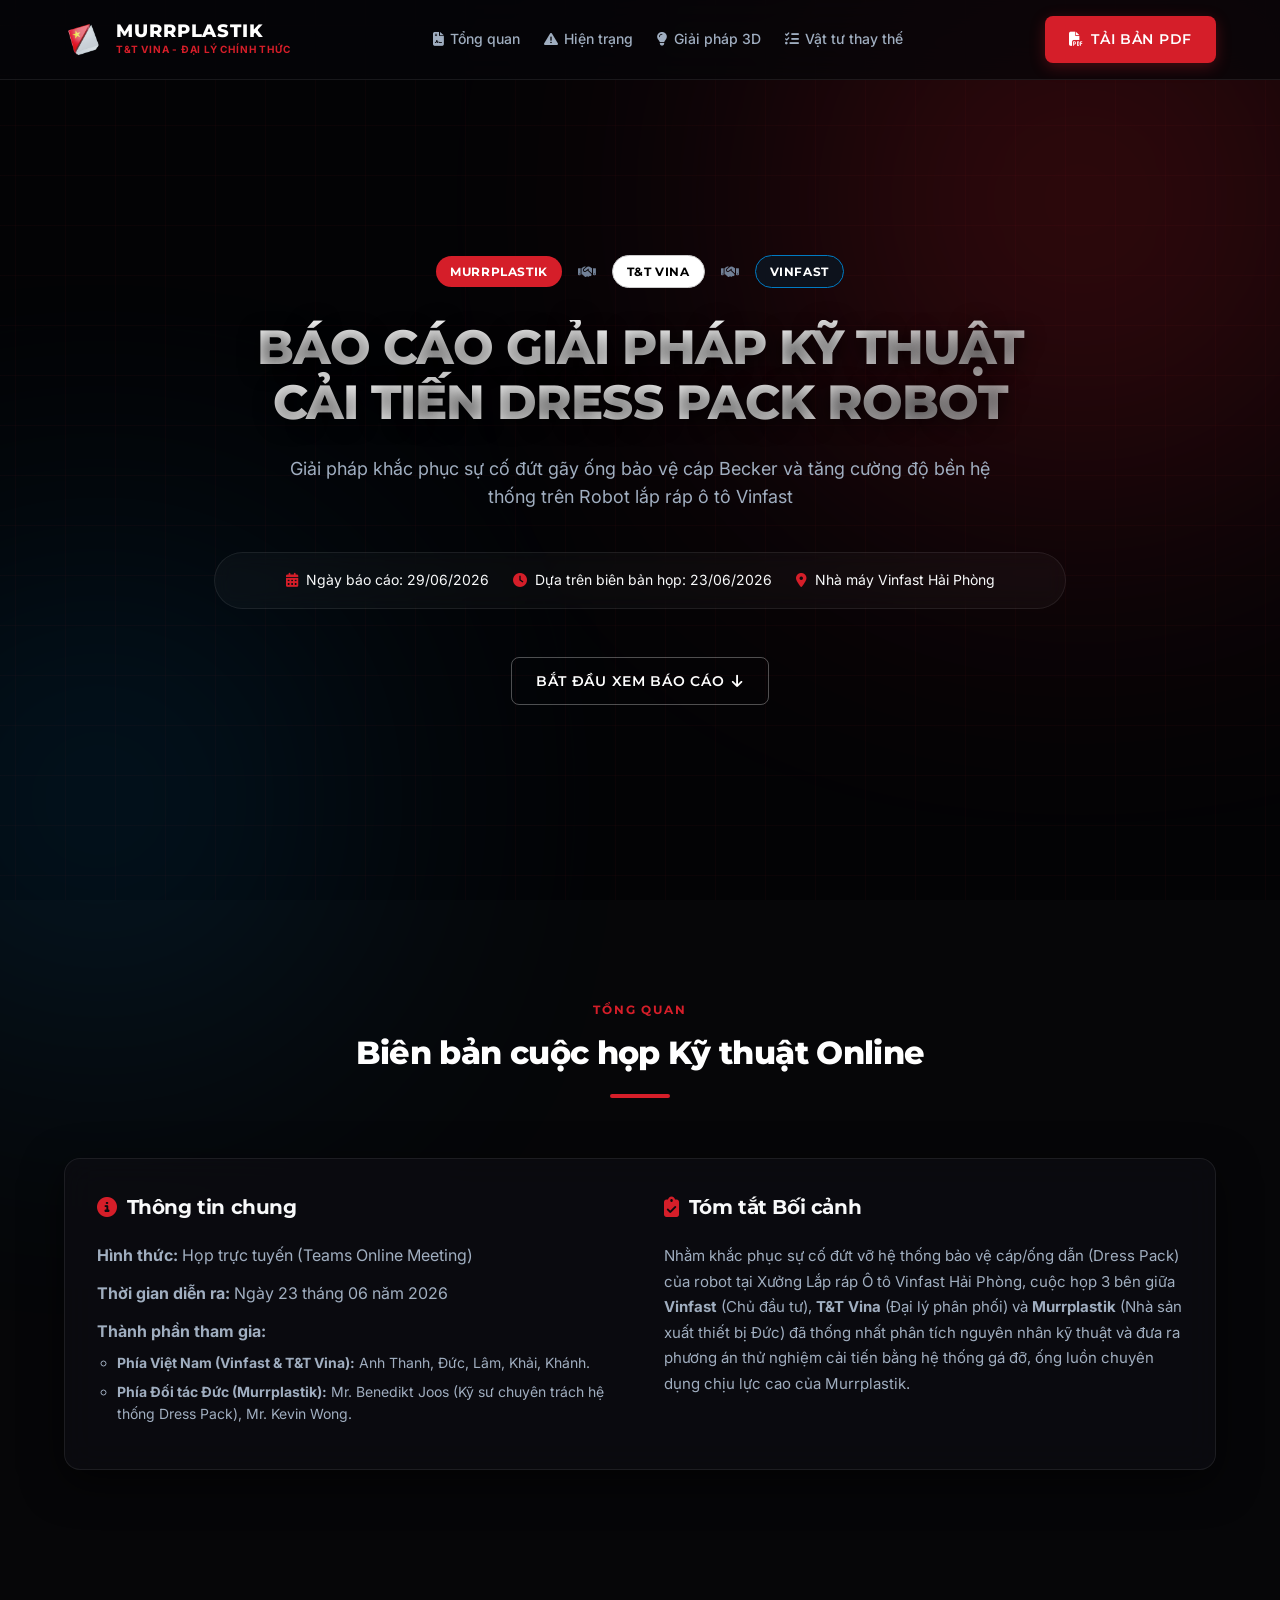
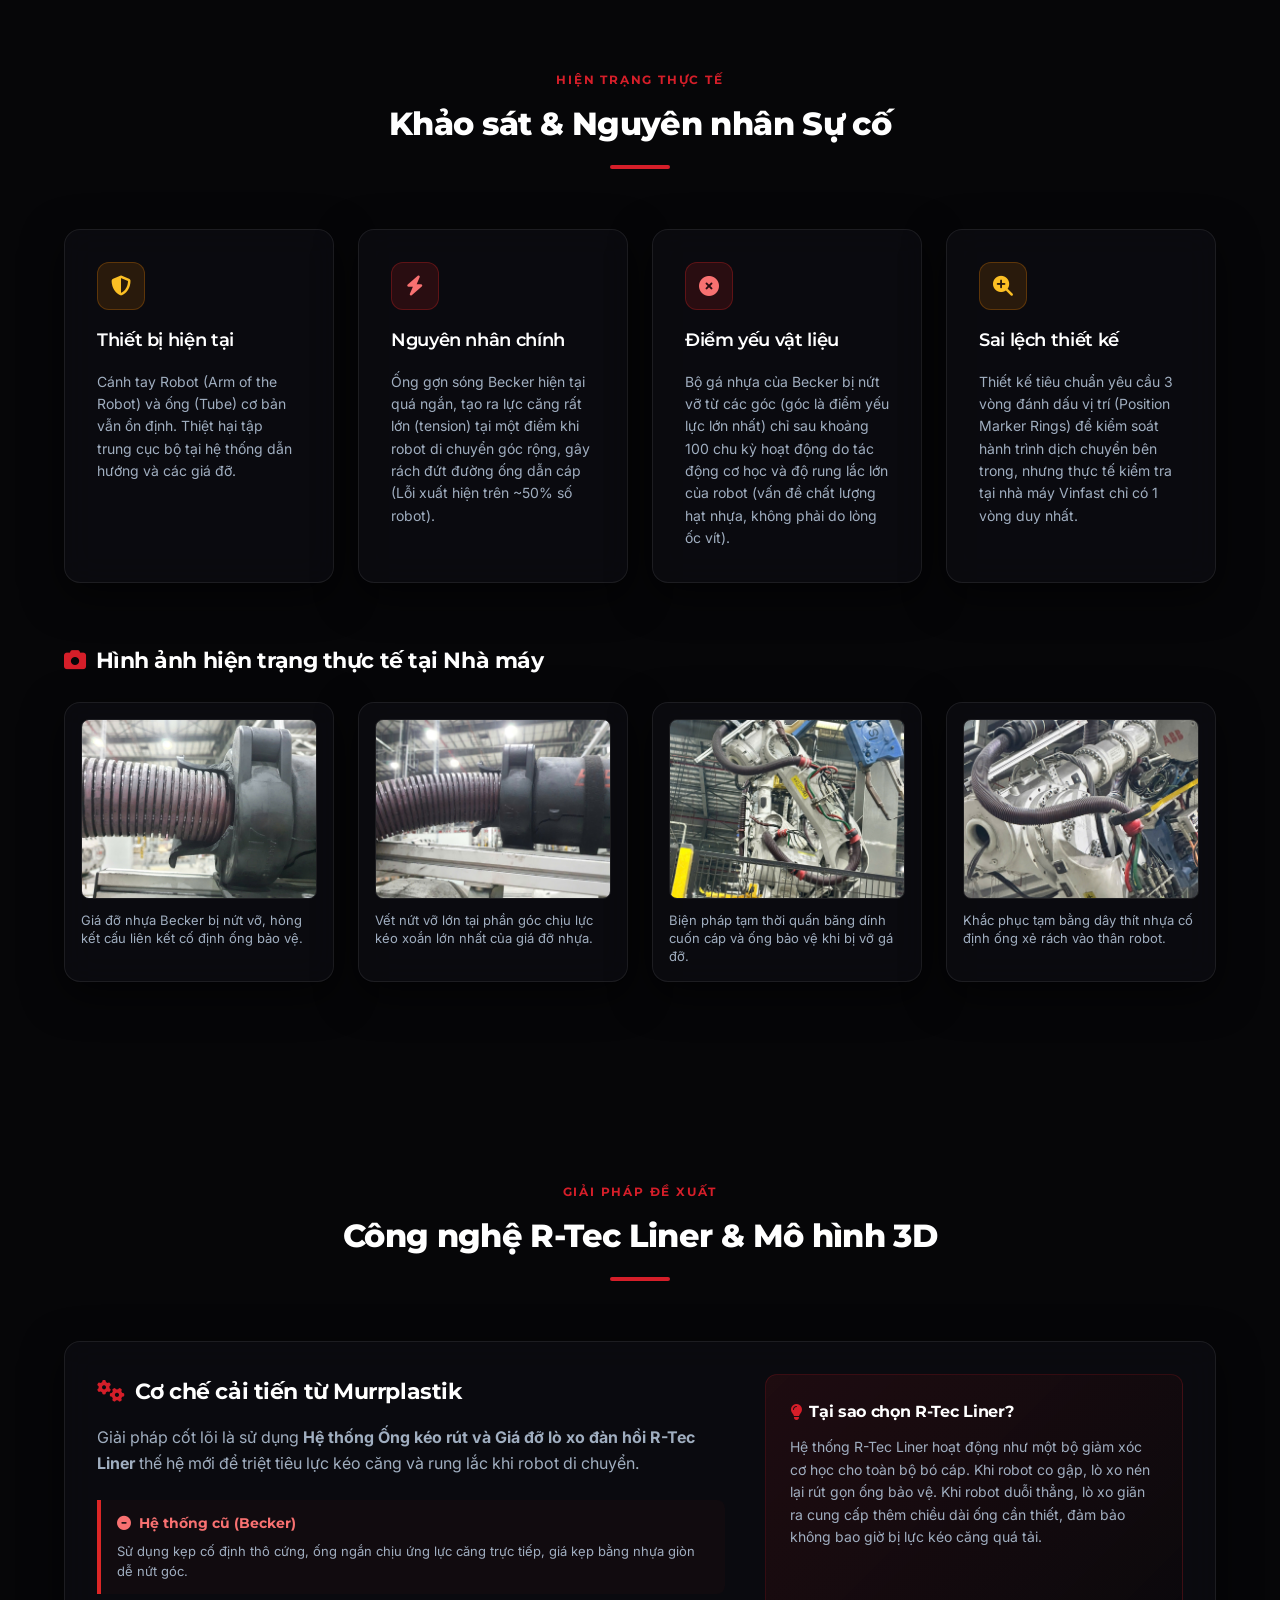
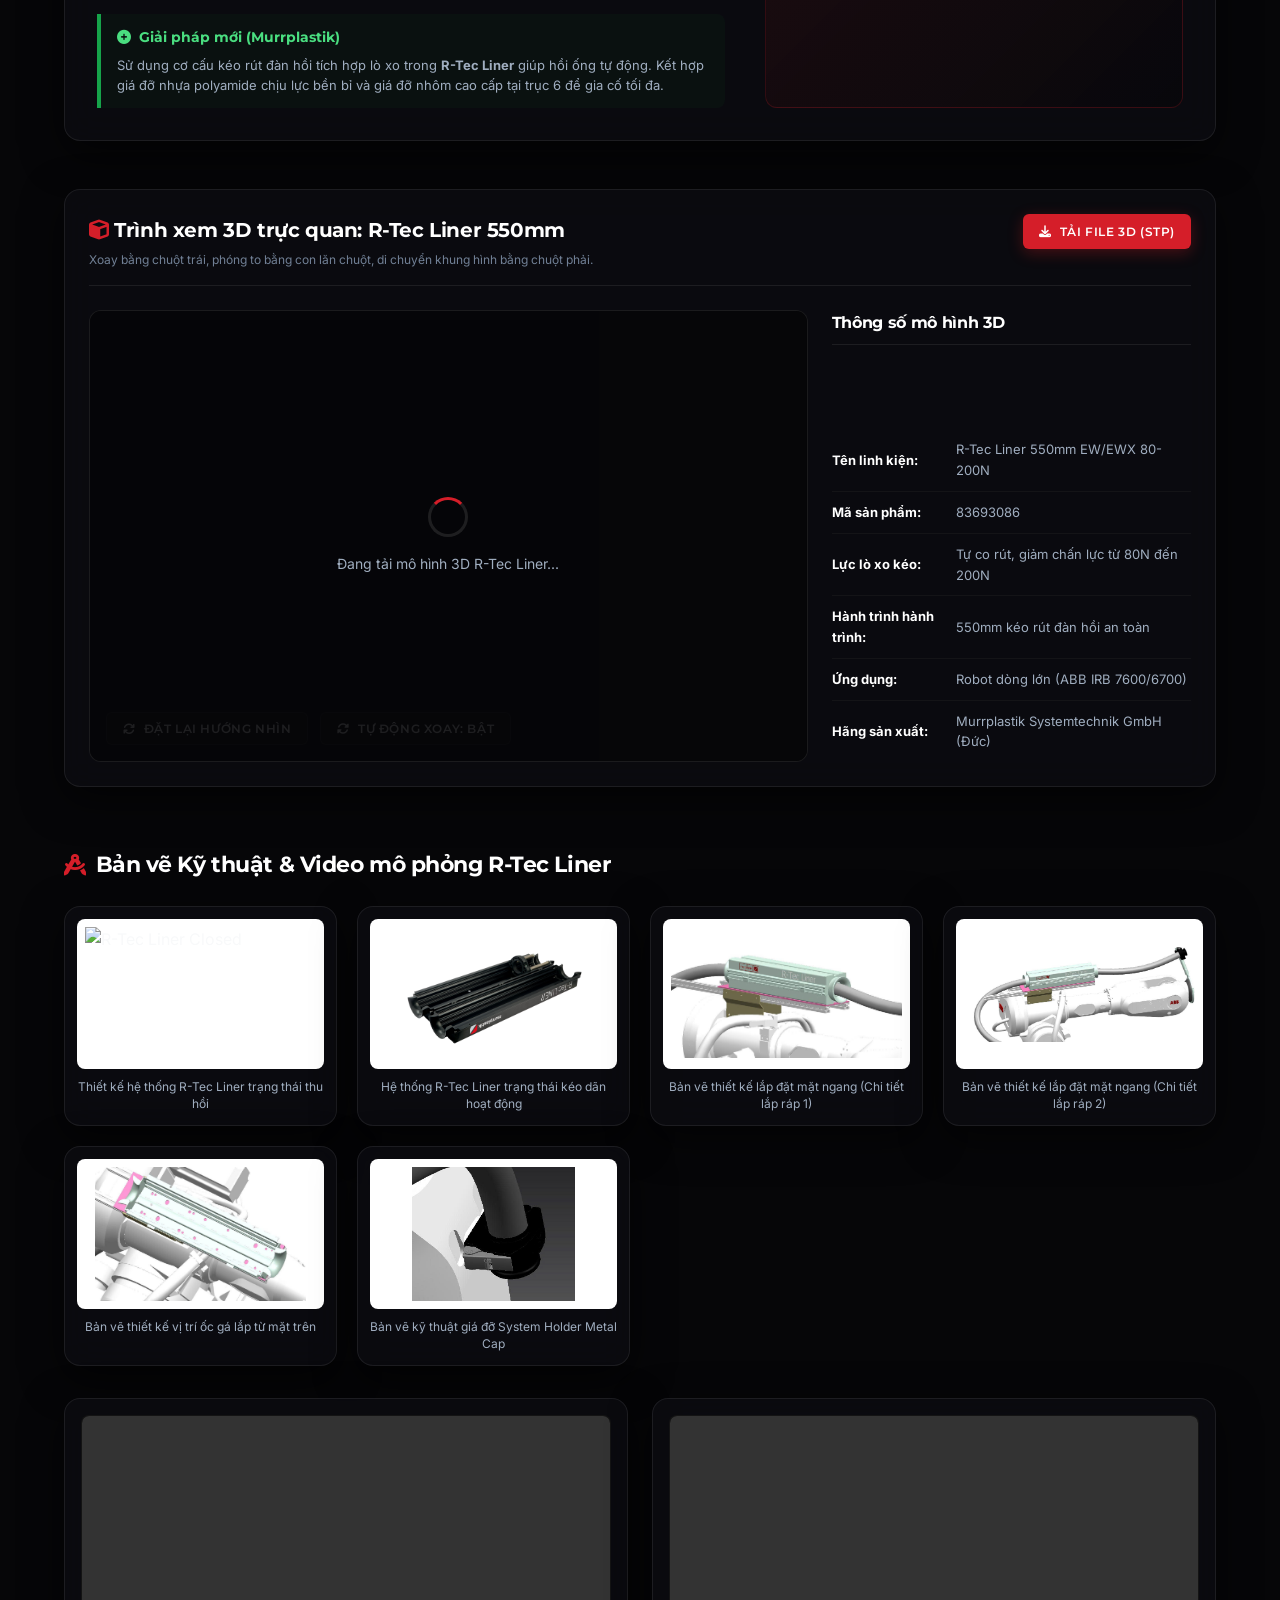
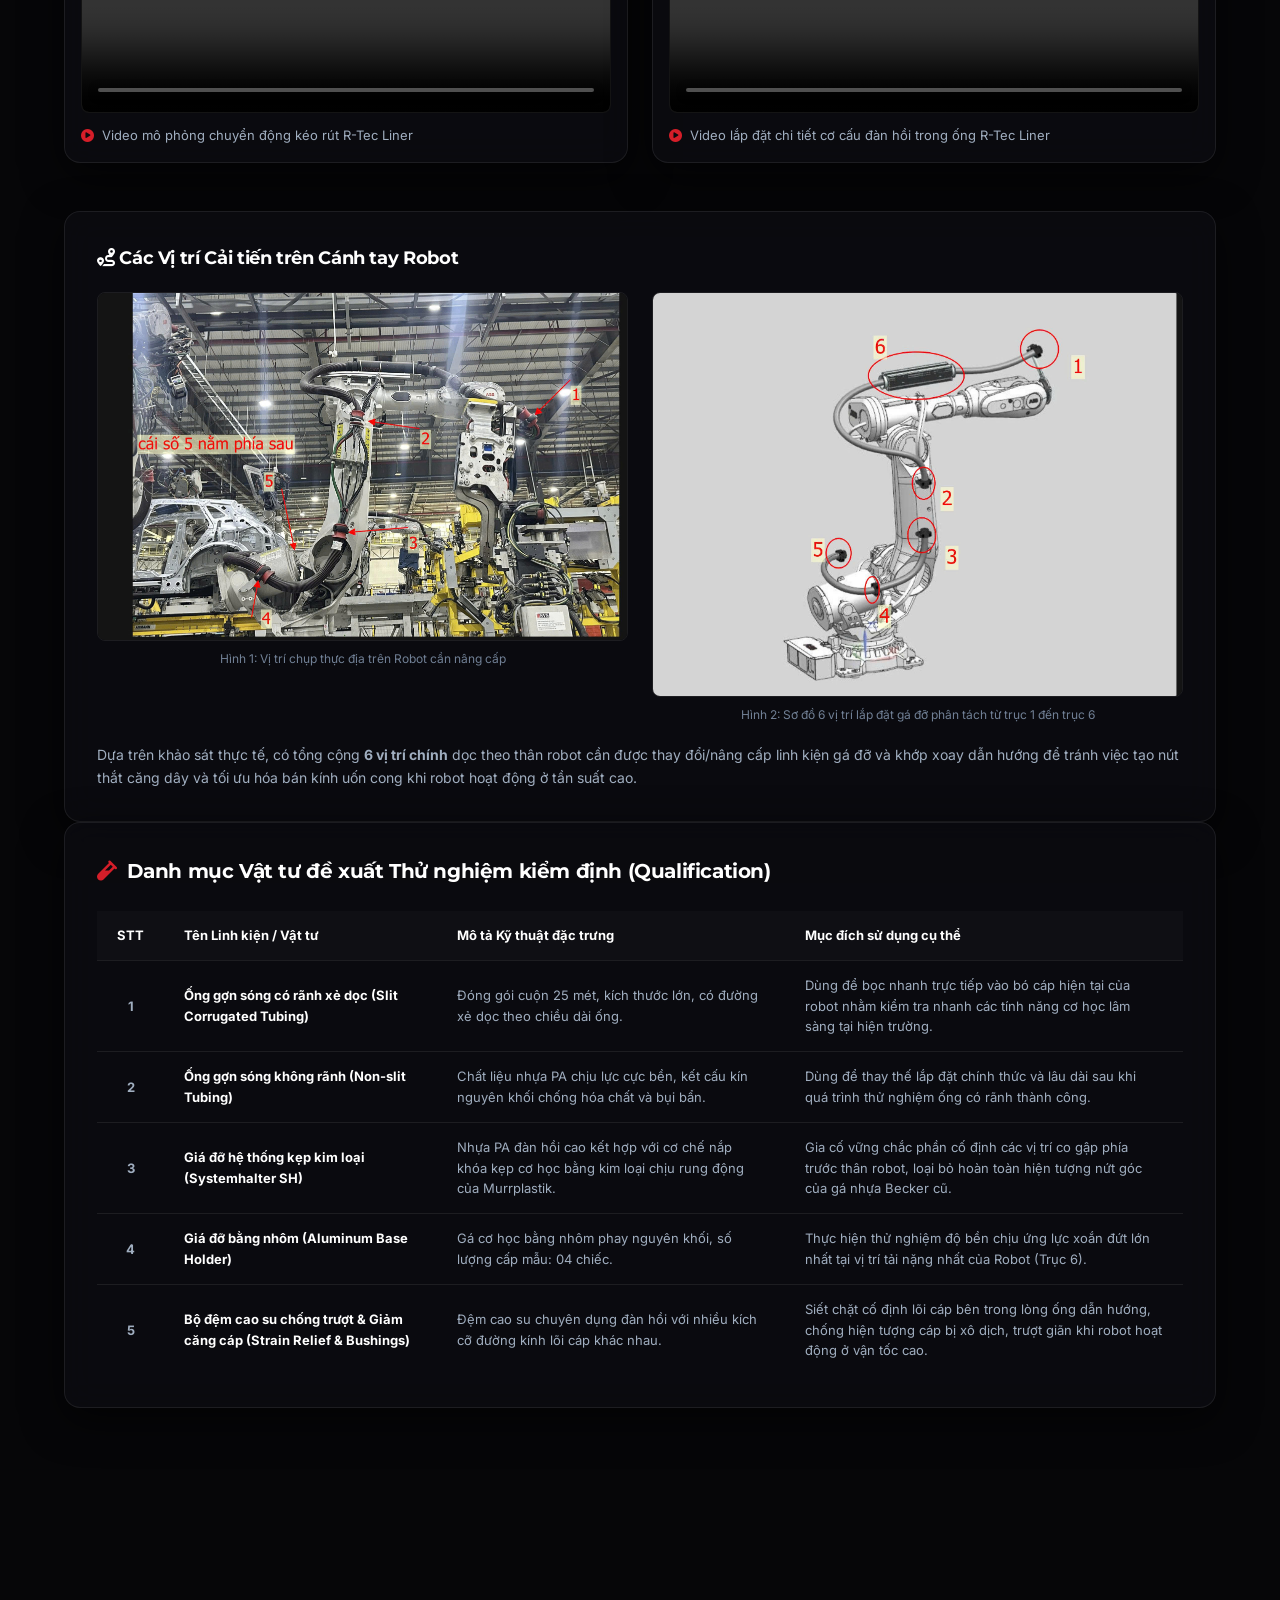
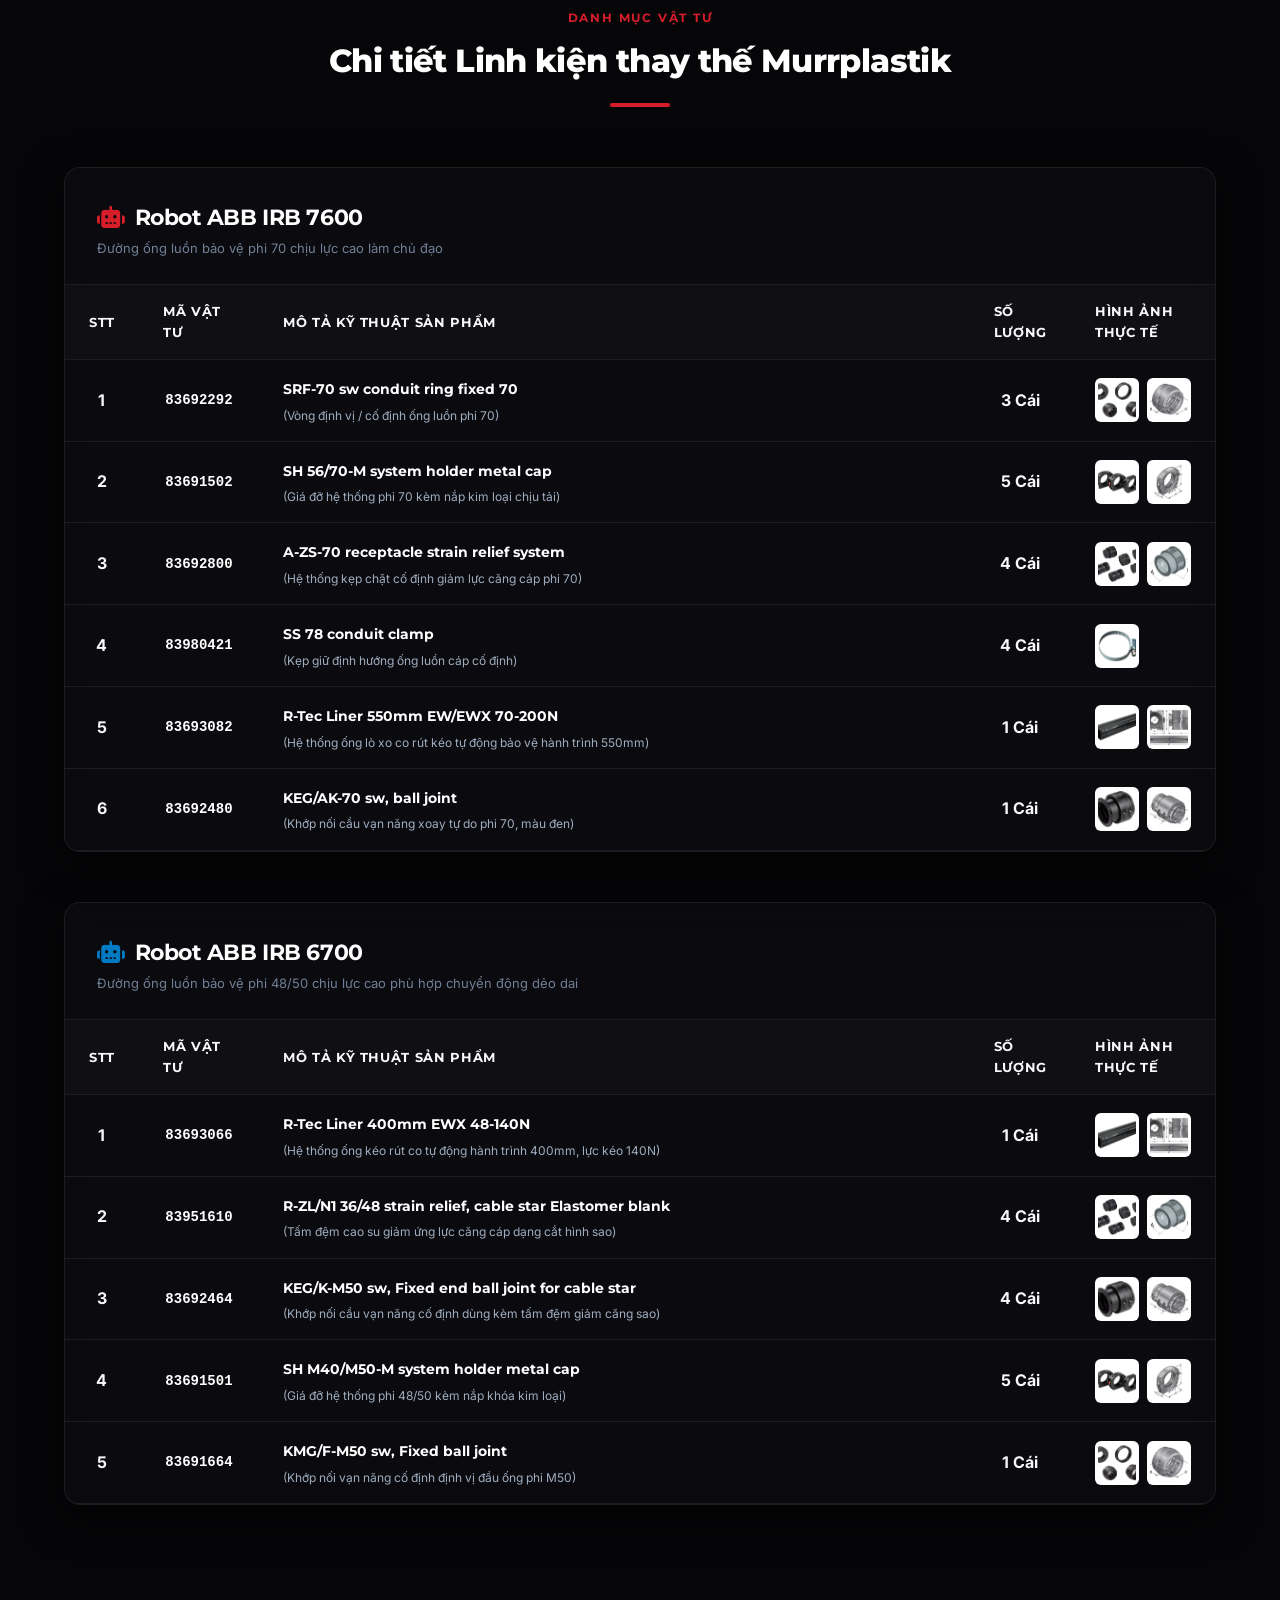
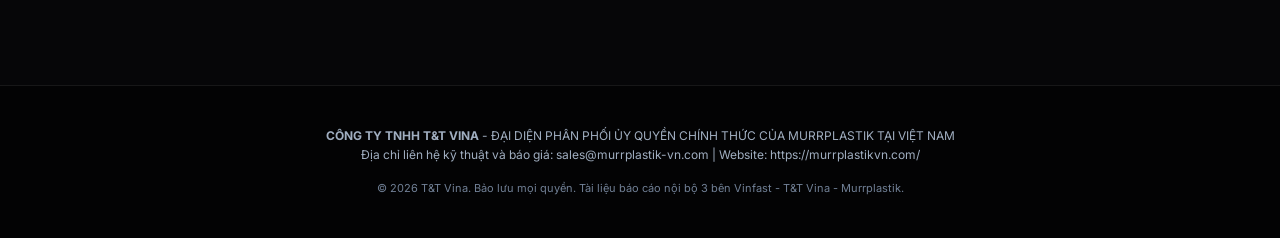
==== index.html @ f38f750c "Move web source files to repository root for GitHub Pages compatibility" ====
<!DOCTYPE html>
<html lang="vi">
<head>
    <meta charset="UTF-8">
    <meta name="viewport" content="width=device-width, initial-scale=1.0">
    <title>Báo cáo Giải pháp Cải tiến Dress Pack Robot Vinfast - T&T Vina & Murrplastik</title>
    <link rel="icon" type="image/png" href="./Murrplastik_VietNam_Flag_202606130918_no_bg.png">
    
    <!-- Google Fonts -->
    <link rel="preconnect" href="https://fonts.googleapis.com">
    <link rel="preconnect" href="https://fonts.gstatic.com" crossorigin>
    <link href="https://fonts.googleapis.com/css2?family=Inter:wght@300;400;500;600;700&family=Montserrat:wght@400;500;600;700;800&display=swap" rel="stylesheet">
    
    <!-- FontAwesome Icons -->
    <link rel="stylesheet" href="https://cdnjs.cloudflare.com/ajax/libs/font-awesome/6.4.0/css/all.min.css">
    
    <!-- Custom CSS -->
    <link rel="stylesheet" href="style.css">
</head>
<body>

    <!-- Sticky Header / Navigation -->
    <header class="main-header">
        <div class="header-container">
            <div class="brand-logo">
                <img src="./Murrplastik_VietNam_Flag_202606130918_no_bg.png" alt="Murrplastik Logo" class="logo-img">
                <div class="brand-text">
                    <span class="company-name">MURRPLASTIK</span>
                    <span class="distributor">T&T VINA - ĐẠI LÝ CHÍNH THỨC</span>
                </div>
            </div>
            <nav class="nav-menu">
                <a href="#overview" class="nav-link"><i class="fa-solid fa-file-contract"></i> Tổng quan</a>
                <a href="#issues" class="nav-link"><i class="fa-solid fa-triangle-exclamation"></i> Hiện trạng</a>
                <a href="#solution" class="nav-link"><i class="fa-solid fa-lightbulb"></i> Giải pháp 3D</a>
                <a href="#materials" class="nav-link"><i class="fa-solid fa-list-check"></i> Vật tư thay thế</a>
                
            </nav>
            <div class="header-actions">
                <a href="./Bao_cao_giai_phap_Vinfast_Murrplastik.pdf" target="_blank" download class="btn btn-primary" style="text-decoration: none; display: inline-flex; align-items: center; gap: 8px;"><i class="fa-solid fa-file-pdf"></i> TẢI BẢN PDF</a>
            </div>
        </div>
    </header>

    <!-- Hero Section -->
    <section class="hero-section" id="hero">
        <div class="grid-overlay"></div>
        <div class="ambient-glow glow-red"></div>
        <div class="ambient-glow glow-blue"></div>
        
        <div class="hero-container">
            <div class="cooperation-badges">
                <span class="badge badge-murr">MURRPLASTIK</span>
                <i class="fa-solid fa-handshake"></i>
                <span class="badge badge-tt">T&T VINA</span>
                <i class="fa-solid fa-handshake"></i>
                <span class="badge badge-vf">VINFAST</span>
            </div>
            
            <h1 class="hero-title">BÁO CÁO GIẢI PHÁP KỸ THUẬT CẢI TIẾN DRESS PACK ROBOT</h1>
            <p class="hero-subtitle">Giải pháp khắc phục sự cố đứt gãy ống bảo vệ cáp Becker và tăng cường độ bền hệ thống trên Robot lắp ráp ô tô Vinfast</p>
            
            <div class="hero-meta">
                <div class="meta-item">
                    <i class="fa-solid fa-calendar-days"></i>
                    <span>Ngày báo cáo: 29/06/2026</span>
                </div>
                <div class="meta-item">
                    <i class="fa-solid fa-clock"></i>
                    <span>Dựa trên biên bản họp: 23/06/2026</span>
                </div>
                <div class="meta-item">
                    <i class="fa-solid fa-location-dot"></i>
                    <span>Nhà máy Vinfast Hải Phòng</span>
                </div>
            </div>
            
            <div class="hero-actions">
                <a href="#overview" class="btn btn-outline-white">Bắt đầu xem báo cáo <i class="fa-solid fa-arrow-down"></i></a>
            </div>
        </div>
    </section>

    <!-- Section 1: Overview & Meeting Minutes -->
    <section class="content-section" id="overview">
        <div class="section-container">
            <div class="section-header">
                <span class="section-tag">TỔNG QUAN</span>
                <h2 class="section-title">Biên bản cuộc họp Kỹ thuật Online</h2>
                <div class="header-line"></div>
            </div>
            
            <div class="glass-card overview-grid">
                <div class="info-block">
                    <h3><i class="fa-solid fa-circle-info"></i> Thông tin chung</h3>
                    <ul class="info-list">
                        <li><strong>Hình thức:</strong> Họp trực tuyến (Teams Online Meeting)</li>
                        <li><strong>Thời gian diễn ra:</strong> Ngày 23 tháng 06 năm 2026</li>
                        <li><strong>Thành phần tham gia:</strong>
                            <ul>
                                <li><strong>Phía Việt Nam (Vinfast & T&T Vina):</strong> Anh Thanh, Đức, Lâm, Khải, Khánh.</li>
                                <li><strong>Phía Đối tác Đức (Murrplastik):</strong> Mr. Benedikt Joos (Kỹ sư chuyên trách hệ thống Dress Pack), Mr. Kevin Wong.</li>
                            </ul>
                        </li>
                    </ul>
                </div>
                
                <div class="summary-block">
                    <h3><i class="fa-solid fa-clipboard-check"></i> Tóm tắt Bối cảnh</h3>
                    <p>Nhằm khắc phục sự cố đứt vỡ hệ thống bảo vệ cáp/ống dẫn (Dress Pack) của robot tại Xưởng Lắp ráp Ô tô Vinfast Hải Phòng, cuộc họp 3 bên giữa <strong>Vinfast</strong> (Chủ đầu tư), <strong>T&T Vina</strong> (Đại lý phân phối) và <strong>Murrplastik</strong> (Nhà sản xuất thiết bị Đức) đã thống nhất phân tích nguyên nhân kỹ thuật và đưa ra phương án thử nghiệm cải tiến bằng hệ thống gá đỡ, ống luồn chuyên dụng chịu lực cao của Murrplastik.</p>
                </div>
            </div>
        </div>
    </section>

    <!-- Section 2: Actual Status & Issues -->
    <section class="content-section" id="issues">
        <div class="section-container">
            <div class="section-header">
                <span class="section-tag">HIỆN TRẠNG THỰC TẾ</span>
                <h2 class="section-title">Khảo sát & Nguyên nhân Sự cố</h2>
                <div class="header-line"></div>
            </div>
            
            <div class="issues-summary-cards">
                <div class="glass-card status-card">
                    <div class="card-icon icon-yellow"><i class="fa-solid fa-shield-halved"></i></div>
                    <h4>Thiết bị hiện tại</h4>
                    <p>Cánh tay Robot (Arm of the Robot) và ống (Tube) cơ bản vẫn ổn định. Thiệt hại tập trung cục bộ tại hệ thống dẫn hướng và các giá đỡ.</p>
                </div>
                <div class="glass-card status-card">
                    <div class="card-icon icon-red"><i class="fa-solid fa-bolt"></i></div>
                    <h4>Nguyên nhân chính</h4>
                    <p>Ống gợn sóng Becker hiện tại quá ngắn, tạo ra lực căng rất lớn (tension) tại một điểm khi robot di chuyển góc rộng, gây rách đứt đường ống dẫn cáp (Lỗi xuất hiện trên ~50% số robot).</p>
                </div>
                <div class="glass-card status-card">
                    <div class="card-icon icon-red"><i class="fa-solid fa-circle-xmark"></i></div>
                    <h4>Điểm yếu vật liệu</h4>
                    <p>Bộ gá nhựa của Becker bị nứt vỡ từ các góc (góc là điểm yếu lực lớn nhất) chỉ sau khoảng 100 chu kỳ hoạt động do tác động cơ học và độ rung lắc lớn của robot (vấn đề chất lượng hạt nhựa, không phải do lỏng ốc vít).</p>
                </div>
                <div class="glass-card status-card">
                    <div class="card-icon icon-yellow"><i class="fa-solid fa-magnifying-glass-plus"></i></div>
                    <h4>Sai lệch thiết kế</h4>
                    <p>Thiết kế tiêu chuẩn yêu cầu 3 vòng đánh dấu vị trí (Position Marker Rings) để kiểm soát hành trình dịch chuyển bên trong, nhưng thực tế kiểm tra tại nhà máy Vinfast chỉ có 1 vòng duy nhất.</p>
                </div>
            </div>

            <div class="photo-gallery-section">
                <h3><i class="fa-solid fa-camera"></i> Hình ảnh hiện trạng thực tế tại Nhà máy</h3>
                <div class="gallery-grid">
                    <div class="gallery-item glass-card">
                        <img src="./Ảnh hiện trạng/thu hồi cáp becker bị vỡ.jpg" alt="Thu hồi cáp Becker bị vỡ">
                        <div class="item-desc">Giá đỡ nhựa Becker bị nứt vỡ, hỏng kết cấu liên kết cố định ống bảo vệ.</div>
                    </div>
                    <div class="gallery-item glass-card">
                        <img src="./Ảnh hiện trạng/thu hồi cáp becker bị vỡ_2.jpg" alt="Thu hồi cáp Becker bị vỡ - Chi tiết">
                        <div class="item-desc">Vết nứt vỡ lớn tại phần góc chịu lực kéo xoắn lớn nhất của giá đỡ nhựa.</div>
                    </div>
                    <div class="gallery-item glass-card">
                        <img src="./Ảnh hiện trạng/Thu hồi cáp bị băng dính.jpg" alt="Cáp bị cuốn băng dính">
                        <div class="item-desc">Biện pháp tạm thời quấn băng dính cuốn cáp và ống bảo vệ khi bị vỡ gá đỡ.</div>
                    </div>
                    <div class="gallery-item glass-card">
                        <img src="./Ảnh hiện trạng/Thu hồi cáp bị vỡ và dùng dây thít.jpg" alt="Cáp dùng dây thít nhựa">
                        <div class="item-desc">Khắc phục tạm bằng dây thít nhựa cố định ống xẻ rách vào thân robot.</div>
                    </div>
                </div>
            </div>
        </div>
    </section>

    <!-- Section 3: Technical Solution & 3D Viewer -->
    <section class="content-section" id="solution">
        <div class="section-container">
            <div class="section-header">
                <span class="section-tag">GIẢI PHÁP ĐỀ XUẤT</span>
                <h2 class="section-title">Công nghệ R-Tec Liner & Mô hình 3D</h2>
                <div class="header-line"></div>
            </div>

            <div class="glass-card solution-detail-card">
                <div class="solution-text">
                    <h3><i class="fa-solid fa-gears"></i> Cơ chế cải tiến từ Murrplastik</h3>
                    <p>Giải pháp cốt lõi là sử dụng <strong>Hệ thống Ống kéo rút và Giá đỡ lò xo đàn hồi R-Tec Liner</strong> thế hệ mới để triệt tiêu lực kéo căng và rung lắc khi robot di chuyển.</p>
                    
                    <div class="comparison-list">
                        <div class="comp-item">
                            <span class="comp-title red"><i class="fa-solid fa-circle-minus"></i> Hệ thống cũ (Becker)</span>
                            <p>Sử dụng kẹp cố định thô cứng, ống ngắn chịu ứng lực căng trực tiếp, giá kẹp bằng nhựa giòn dễ nứt góc.</p>
                        </div>
                        <div class="comp-item">
                            <span class="comp-title green"><i class="fa-solid fa-circle-plus"></i> Giải pháp mới (Murrplastik)</span>
                            <p>Sử dụng cơ cấu kéo rút đàn hồi tích hợp lò xo trong <strong>R-Tec Liner</strong> giúp hồi ống tự động. Kết hợp giá đỡ nhựa polyamide chịu lực bền bỉ và giá đỡ nhôm cao cấp tại trục 6 để gia cố tối đa.</p>
                        </div>
                    </div>
                </div>
                
                <div class="solution-highlight">
                    <div class="callout-card">
                        <h5><i class="fa-solid fa-lightbulb text-red"></i> Tại sao chọn R-Tec Liner?</h5>
                        <p>Hệ thống R-Tec Liner hoạt động như một bộ giảm xóc cơ học cho toàn bộ bó cáp. Khi robot co gập, lò xo nén lại rút gọn ống bảo vệ. Khi robot duỗi thẳng, lò xo giãn ra cung cấp thêm chiều dài ống cần thiết, đảm bảo không bao giờ bị lực kéo căng quá tải.</p>
                    </div>
                </div>
            </div>

            <!-- 3D Viewer Interactive Container -->
            <div class="glass-card interactive-3d-card">
                <div class="card-header-3d">
                    <div class="header-3d-info">
                        <h3><i class="fa-solid fa-cube text-red"></i> Trình xem 3D trực quan: R-Tec Liner 550mm</h3>
                        <p>Xoay bằng chuột trái, phóng to bằng con lăn chuột, di chuyển khung hình bằng chuột phải.</p>
                    </div>
                    <a href="./R-Tec Liner 550mmEW_EWX 80 - 200N_83693086.stp" download class="btn btn-primary btn-small download-model-btn"><i class="fa-solid fa-download"></i> Tải file 3D (STP)</a>
                </div>
                
                <div class="viewer-layout">
                    <div class="viewer-container-wrapper">
                        <div id="threejs-container">
                            <div class="loading-overlay" id="loading-spinner">
                                <div class="spinner"></div>
                                <span class="loading-text">Đang tải mô hình 3D R-Tec Liner...</span>
                            </div>
                        </div>
                        <div class="viewer-controls-bar">
                            <button class="btn btn-small" id="reset-view-btn"><i class="fa-solid fa-arrows-rotate"></i> Đặt lại hướng nhìn</button>
                            <button class="btn btn-small" id="autorotate-btn"><i class="fa-solid fa-rotate"></i> Tự động xoay: Bật</button>
                        </div>
                    </div>
                    
                    <div class="viewer-spec-details">
                        <h4>Thông số mô hình 3D</h4>
                        <table class="spec-table">
                            <tr>
                                <td><strong>Tên linh kiện:</strong></td>
                                <td>R-Tec Liner 550mm EW/EWX 80-200N</td>
                            </tr>
                            <tr>
                                <td><strong>Mã sản phẩm:</strong></td>
                                <td>83693086</td>
                            </tr>
                            <tr>
                                <td><strong>Lực lò xo kéo:</strong></td>
                                <td>Tự co rút, giảm chấn lực từ 80N đến 200N</td>
                            </tr>
                            <tr>
                                <td><strong>Hành trình hành trình:</strong></td>
                                <td>550mm kéo rút đàn hồi an toàn</td>
                            </tr>
                            <tr>
                                <td><strong>Ứng dụng:</strong></td>
                                <td>Robot dòng lớn (ABB IRB 7600/6700)</td>
                            </tr>
                            <tr>
                                <td><strong>Hãng sản xuất:</strong></td>
                                <td>Murrplastik Systemtechnik GmbH (Đức)</td>
                            </tr>
                        </table>
                    </div>
                </div>
            </div>

            <!-- Drawings and Simulation Videos -->
            <div class="drawings-videos-section">
                <h3><i class="fa-solid fa-compass-drafting"></i> Bản vẽ Kỹ thuật & Video mô phỏng R-Tec Liner</h3>
                
                <div class="drawings-grid">
                    <div class="drawing-card glass-card">
                        <img src="./Ảnh giải pháp/R-tec-liner.png" alt="R-Tec Liner Closed">
                        <div class="drawing-title">Thiết kế hệ thống R-Tec Liner trạng thái thu hồi</div>
                    </div>
                    <div class="drawing-card glass-card">
                        <img src="./Ảnh giải pháp/R-tec-liner_mở1.png" alt="R-Tec Liner Open">
                        <div class="drawing-title">Hệ thống R-Tec Liner trạng thái kéo dãn hoạt động</div>
                    </div>
                    <div class="drawing-card glass-card">
                        <img src="./Ảnh giải pháp/Mặt ngang bản vẽ r-tec-liner_1.jpg" alt="Mặt ngang bản vẽ 1">
                        <div class="drawing-title">Bản vẽ thiết kế lắp đặt mặt ngang (Chi tiết lắp ráp 1)</div>
                    </div>
                    <div class="drawing-card glass-card">
                        <img src="./Ảnh giải pháp/Mặt ngang bản vẽ r-tec-liner_2.jpg" alt="Mặt ngang bản vẽ 2">
                        <div class="drawing-title">Bản vẽ thiết kế lắp đặt mặt ngang (Chi tiết lắp ráp 2)</div>
                    </div>
                    <div class="drawing-card glass-card">
                        <img src="./Ảnh giải pháp/Mặt trên bản vẽ r-tec-liner.jpg" alt="Mặt trên bản vẽ">
                        <div class="drawing-title">Bản vẽ thiết kế vị trí ốc gá lắp từ mặt trên</div>
                    </div>
                    <div class="drawing-card glass-card">
                        <img src="./Ảnh giải pháp/bản vẽ system holder metal cap.jpg" alt="Bản vẽ System Holder Metal Cap">
                        <div class="drawing-title">Bản vẽ kỹ thuật giá đỡ System Holder Metal Cap</div>
                    </div>
                </div>
                
                <div class="videos-grid">
                    <div class="video-card glass-card">
                        <video controls preload="metadata">
                            <source src="./Ảnh giải pháp/Video_R-tec-liner.mp4" type="video/mp4">
                            Trình duyệt của bạn không hỗ trợ phát video.
                        </video>
                        <div class="video-title"><i class="fa-solid fa-play-circle"></i> Video mô phỏng chuyển động kéo rút R-Tec Liner</div>
                    </div>
                    <div class="video-card glass-card">
                        <video controls preload="metadata">
                            <source src="./Ảnh giải pháp/Video_R-tec-liner_mở.mp4" type="video/mp4">
                            Trình duyệt của bạn không hỗ trợ phát video.
                        </video>
                        <div class="video-title"><i class="fa-solid fa-play-circle"></i> Video lắp đặt chi tiết cơ cấu đàn hồi trong ống R-Tec Liner</div>
                    </div>
                </div>

                <div class="layout-schematic glass-card">
                    <h4><i class="fa-solid fa-route"></i> Các Vị trí Cải tiến trên Cánh tay Robot</h4>
                    <div class="schematic-flex">
                        <div class="schematic-img">
                            <img src="./Ảnh giải pháp/6 vị trí cần thay thế trên robot_thực tế.jpg" alt="Sơ đồ 6 vị trí thay thế thực tế">
                            <span>Hình 1: Vị trí chụp thực địa trên Robot cần nâng cấp</span>
                        </div>
                        <div class="schematic-img">
                            <img src="./Ảnh giải pháp/6 vị trí cần thay thế trên robot_mô tả.jpg" alt="Sơ đồ 6 vị trí thay thế bản vẽ">
                            <span>Hình 2: Sơ đồ 6 vị trí lắp đặt gá đỡ phân tách từ trục 1 đến trục 6</span>
                        </div>
                    </div>
                    <div class="schematic-desc">
                        <p>Dựa trên khảo sát thực tế, có tổng cộng <strong>6 vị trí chính</strong> dọc theo thân robot cần được thay đổi/nâng cấp linh kiện gá đỡ và khớp xoay dẫn hướng để tránh việc tạo nút thắt căng dây và tối ưu hóa bán kính uốn cong khi robot hoạt động ở tần suất cao.</p>
                    </div>
                </div>
                
                <!-- Materials for Qualification List (Đẩy lên từ Phần Kế hoạch) -->
                <div class="glass-card qualification-section">
                <h3><i class="fa-solid fa-vial"></i> Danh mục Vật tư đề xuất Thử nghiệm kiểm định (Qualification)</h3>
                <div class="qualification-table-wrapper">
                    <table class="qualification-table">
                        <thead>
                            <tr>
                                <th style="width: 50px;">STT</th>
                                <th>Tên Linh kiện / Vật tư</th>
                                <th>Mô tả Kỹ thuật đặc trưng</th>
                                <th>Mục đích sử dụng cụ thể</th>
                            </tr>
                        </thead>
                        <tbody>
                            <tr>
                                <td class="text-center font-bold">1</td>
                                <td><strong>Ống gợn sóng có rãnh xẻ dọc (Slit Corrugated Tubing)</strong></td>
                                <td>Đóng gói cuộn 25 mét, kích thước lớn, có đường xẻ dọc theo chiều dài ống.</td>
                                <td>Dùng để bọc nhanh trực tiếp vào bó cáp hiện tại của robot nhằm kiểm tra nhanh các tính năng cơ học lâm sàng tại hiện trường.</td>
                            </tr>
                            <tr>
                                <td class="text-center font-bold">2</td>
                                <td><strong>Ống gợn sóng không rãnh (Non-slit Tubing)</strong></td>
                                <td>Chất liệu nhựa PA chịu lực cực bền, kết cấu kín nguyên khối chống hóa chất và bụi bẩn.</td>
                                <td>Dùng để thay thế lắp đặt chính thức và lâu dài sau khi quá trình thử nghiệm ống có rãnh thành công.</td>
                            </tr>
                            <tr>
                                <td class="text-center font-bold">3</td>
                                <td><strong>Giá đỡ hệ thống kẹp kim loại (Systemhalter SH)</strong></td>
                                <td>Nhựa PA đàn hồi cao kết hợp với cơ chế nắp khóa kẹp cơ học bằng kim loại chịu rung động của Murrplastik.</td>
                                <td>Gia cố vững chắc phần cố định các vị trí co gập phía trước thân robot, loại bỏ hoàn toàn hiện tượng nứt góc của gá nhựa Becker cũ.</td>
                            </tr>
                            <tr>
                                <td class="text-center font-bold">4</td>
                                <td><strong>Giá đỡ bằng nhôm (Aluminum Base Holder)</strong></td>
                                <td>Gá cơ học bằng nhôm phay nguyên khối, số lượng cấp mẫu: 04 chiếc.</td>
                                <td>Thực hiện thử nghiệm độ bền chịu ứng lực xoắn đứt lớn nhất tại vị trí tải nặng nhất của Robot (Trục 6).</td>
                            </tr>
                            <tr>
                                <td class="text-center font-bold">5</td>
                                <td><strong>Bộ đệm cao su chống trượt & Giảm căng cáp (Strain Relief & Bushings)</strong></td>
                                <td>Đệm cao su chuyên dụng đàn hồi với nhiều kích cỡ đường kính lõi cáp khác nhau.</td>
                                <td>Siết chặt cố định lõi cáp bên trong lòng ống dẫn hướng, chống hiện tượng cáp bị xô dịch, trượt giãn khi robot hoạt động ở vận tốc cao.</td>
                            </tr>
                        </tbody>
                    </table>
                </div>
            </div>
            </div>
        </div>
    </section>

    <!-- Section 4: Materials List -->
    <section class="content-section" id="materials">
        <div class="section-container">
            <div class="section-header">
                <span class="section-tag">DANH MỤC VẬT TƯ</span>
                <h2 class="section-title">Chi tiết Linh kiện thay thế Murrplastik</h2>
                <div class="header-line"></div>
            </div>

            <!-- Robot ABB IRB 7600 Materials Table -->
            <div class="materials-wrapper glass-card">
                <div class="materials-table-header">
                    <h3><i class="fa-solid fa-robot"></i> Robot ABB IRB 7600</h3>
                    <span class="table-subtitle">Đường ống luồn bảo vệ phi 70 chịu lực cao làm chủ đạo</span>
                </div>
                
                <div class="table-responsive">
                    <table class="materials-table">
                        <thead>
                            <tr>
                                <th style="width: 60px;">STT</th>
                                <th style="width: 120px;">Mã vật tư</th>
                                <th>Mô tả kỹ thuật sản phẩm</th>
                                <th style="width: 100px;">Số lượng</th>
                                <th style="width: 140px;">Hình ảnh thực tế</th>
                                
                            </tr>
                        </thead>
                        <tbody>
                            <!-- Item 10 -->
                            <tr>
                                <td class="text-center font-bold">1</td>
                                <td class="font-mono text-center">83692292</td>
                                <td>
                                    <strong>SRF-70 sw conduit ring fixed 70</strong>
                                    <div class="description-vn">(Vòng định vị / cố định ống luồn phi 70)</div>
                                </td>
                                <td class="text-center font-bold">3 Cái</td>
                                <td>
                                    <div class="gallery-thumbs">
                                        <img src="./Ảnh phụ kiện ABB 7600 Murrplastik/10_83692292_SRF-70 sw conduit ring fixed 70_(Vòng định vị-cố định ống luồn phi 70)/SRF-70 sw conduit ring fixed 70_1.webp" class="gallery-thumb" alt="SRF-70 1">
                                        <img src="./Ảnh phụ kiện ABB 7600 Murrplastik/10_83692292_SRF-70 sw conduit ring fixed 70_(Vòng định vị-cố định ống luồn phi 70)/SRF-70 sw conduit ring fixed 70_2.webp" class="gallery-thumb" alt="SRF-70 2">
                                    </div>
                                </td>
                                
                            </tr>
                            <!-- Item 20 -->
                            <tr>
                                <td class="text-center font-bold">2</td>
                                <td class="font-mono text-center">83691502</td>
                                <td>
                                    <strong>SH 56/70-M system holder metal cap</strong>
                                    <div class="description-vn">(Giá đỡ hệ thống phi 70 kèm nắp kim loại chịu tải)</div>
                                </td>
                                <td class="text-center font-bold">5 Cái</td>
                                <td>
                                    <div class="gallery-thumbs">
                                        <img src="./Ảnh phụ kiện ABB 7600 Murrplastik/20_83691502_SH 56-70-M system holder metal cap_(Giá đỡ hệ thống kèm nắp kim loại)/(Giá đỡ hệ thống kèm nắp kim loại)_1.webp" class="gallery-thumb" alt="SH 56/70-M 1">
                                        <img src="./Ảnh phụ kiện ABB 7600 Murrplastik/20_83691502_SH 56-70-M system holder metal cap_(Giá đỡ hệ thống kèm nắp kim loại)/(Giá đỡ hệ thống kèm nắp kim loại)_2.webp" class="gallery-thumb" alt="SH 56/70-M 2">
                                    </div>
                                </td>
                                
                            </tr>
                            <!-- Item 40 -->
                            <tr>
                                <td class="text-center font-bold">3</td>
                                <td class="font-mono text-center">83692800</td>
                                <td>
                                    <strong>A-ZS-70 receptacle strain relief system</strong>
                                    <div class="description-vn">(Hệ thống kẹp chặt cố định giảm lực căng cáp phi 70)</div>
                                </td>
                                <td class="text-center font-bold">4 Cái</td>
                                <td>
                                    <div class="gallery-thumbs">
                                        <img src="./Ảnh phụ kiện ABB 7600 Murrplastik/40_83692800_A-ZS-70 receptacle strain relief system_(Hệ thống cố định và giảm lực căng cáp phi 70)/(Hệ thống cố định và giảm lực căng cáp phi 70)_1.webp" class="gallery-thumb" alt="A-ZS-70 1">
                                        <img src="./Ảnh phụ kiện ABB 7600 Murrplastik/40_83692800_A-ZS-70 receptacle strain relief system_(Hệ thống cố định và giảm lực căng cáp phi 70)/(Hệ thống cố định và giảm lực căng cáp phi 70)_2.webp" class="gallery-thumb" alt="A-ZS-70 2">
                                    </div>
                                </td>
                                
                            </tr>
                            <!-- Item 60 -->
                            <tr>
                                <td class="text-center font-bold">4</td>
                                <td class="font-mono text-center">83980421</td>
                                <td>
                                    <strong>SS 78 conduit clamp</strong>
                                    <div class="description-vn">(Kẹp giữ định hướng ống luồn cáp cố định)</div>
                                </td>
                                <td class="text-center font-bold">4 Cái</td>
                                <td>
                                    <div class="gallery-thumbs">
                                        <img src="./Ảnh phụ kiện ABB 7600 Murrplastik/60_83721026_SS 78 conduit clamp_(Kẹp giữ ống luồn cáp)/(Kẹp giữ ống luồn cáp).webp" class="gallery-thumb" alt="SS 78 1">
                                    </div>
                                </td>
                                
                            </tr>
                            <!-- Item 90 -->
                            <tr>
                                <td class="text-center font-bold">5</td>
                                <td class="font-mono text-center">83693082</td>
                                <td>
                                    <strong>R-Tec Liner 550mm EW/EWX 70-200N</strong>
                                    <div class="description-vn">(Hệ thống ống lò xo co rút kéo tự động bảo vệ hành trình 550mm)</div>
                                </td>
                                <td class="text-center font-bold">1 Cái</td>
                                <td>
                                    <div class="gallery-thumbs">
                                        <img src="./Ảnh phụ kiện ABB 7600 Murrplastik/90_83693082_R-Tec Liner 550mm EW-EWX 70-200N_(Hệ thống ống kéo rút-bảo vệ đàn hồi 550mm)/(Hệ thống ống kéo rút_bảo vệ đàn hồi 550mm)_1.webp" class="gallery-thumb" alt="R-Tec Liner 7600 1">
                                        <img src="./Ảnh phụ kiện ABB 7600 Murrplastik/90_83693082_R-Tec Liner 550mm EW-EWX 70-200N_(Hệ thống ống kéo rút-bảo vệ đàn hồi 550mm)/(Hệ thống ống kéo rút_bảo vệ đàn hồi 550mm)_2.webp" class="gallery-thumb" alt="R-Tec Liner 7600 2">
                                    </div>
                                </td>
                                
                            </tr>
                            <!-- Item 110 -->
                            <tr>
                                <td class="text-center font-bold">6</td>
                                <td class="font-mono text-center">83692480</td>
                                <td>
                                    <strong>KEG/AK-70 sw, ball joint</strong>
                                    <div class="description-vn">(Khớp nối cầu vạn năng xoay tự do phi 70, màu đen)</div>
                                </td>
                                <td class="text-center font-bold">1 Cái</td>
                                <td>
                                    <div class="gallery-thumbs">
                                        <img src="./Ảnh phụ kiện ABB 7600 Murrplastik/110_83692480_KEG-AK-70 sw, ball joint_(Khớp nối vạn năng xoay góc phi 70, màu đen)/(Khớp nối vạn năng xoay góc phi 70, màu đen)_1.webp" class="gallery-thumb" alt="KEG-AK-70 1">
                                        <img src="./Ảnh phụ kiện ABB 7600 Murrplastik/110_83692480_KEG-AK-70 sw, ball joint_(Khớp nối vạn năng xoay góc phi 70, màu đen)/(Khớp nối vạn năng xoay góc phi 70, màu đen)_2.webp" class="gallery-thumb" alt="KEG-AK-70 2">
                                    </div>
                                </td>
                                
                            </tr>
                        </tbody>
                    </table>
                </div>
            </div>

            <!-- Robot ABB IRB 6700 Materials Table -->
            <div class="materials-wrapper glass-card" style="margin-top: 50px;">
                <div class="materials-table-header">
                    <h3><i class="fa-solid fa-robot text-blue"></i> Robot ABB IRB 6700</h3>
                    <span class="table-subtitle">Đường ống luồn bảo vệ phi 48/50 chịu lực cao phù hợp chuyển động dẻo dai</span>
                </div>
                
                <div class="table-responsive">
                    <table class="materials-table">
                        <thead>
                            <tr>
                                <th style="width: 60px;">STT</th>
                                <th style="width: 120px;">Mã vật tư</th>
                                <th>Mô tả kỹ thuật sản phẩm</th>
                                <th style="width: 100px;">Số lượng</th>
                                <th style="width: 140px;">Hình ảnh thực tế</th>
                                
                            </tr>
                        </thead>
                        <tbody>
                            <!-- Item 10 -->
                            <tr>
                                <td class="text-center font-bold">1</td>
                                <td class="font-mono text-center">83693066</td>
                                <td>
                                    <strong>R-Tec Liner 400mm EWX 48-140N</strong>
                                    <div class="description-vn">(Hệ thống ống kéo rút co tự động hành trình 400mm, lực kéo 140N)</div>
                                </td>
                                <td class="text-center font-bold">1 Cái</td>
                                <td>
                                    <div class="gallery-thumbs">
                                        <img src="./Ảnh phụ kiện ABB 6700 Murrplastik/10_83693066_R-Tec Liner 400mm EWX 48-140N_(Hệ thống ống kéo rút đàn hồi hành trình 400mm, lực kéo 140N)/(Hệ thống ống kéo rút_bảo vệ đàn hồi 550mm)_1.webp" class="gallery-thumb" alt="R-Tec Liner 6700 1">
                                        <img src="./Ảnh phụ kiện ABB 6700 Murrplastik/10_83693066_R-Tec Liner 400mm EWX 48-140N_(Hệ thống ống kéo rút đàn hồi hành trình 400mm, lực kéo 140N)/(Hệ thống ống kéo rút_bảo vệ đàn hồi 550mm)_2.webp" class="gallery-thumb" alt="R-Tec Liner 6700 2">
                                    </div>
                                </td>
                                
                            </tr>
                            <!-- Item 60 -->
                            <tr>
                                <td class="text-center font-bold">2</td>
                                <td class="font-mono text-center">83951610</td>
                                <td>
                                    <strong>R-ZL/N1 36/48 strain relief, cable star Elastomer blank</strong>
                                    <div class="description-vn">(Tấm đệm cao su giảm ứng lực căng cáp dạng cắt hình sao)</div>
                                </td>
                                <td class="text-center font-bold">4 Cái</td>
                                <td>
                                    <div class="gallery-thumbs">
                                        <img src="./Ảnh phụ kiện ABB 6700 Murrplastik/60_83951610_R-ZL-N1 36-48 strain relief, cable star Elastomer blank_(Tấm cao su đàn hồi giảm lực căng cáp dạng ngôi sao)/(Hệ thống cố định và giảm lực căng cáp phi 70)_1.webp" class="gallery-thumb" alt="R-ZL/N1 1">
                                        <img src="./Ảnh phụ kiện ABB 6700 Murrplastik/60_83951610_R-ZL-N1 36-48 strain relief, cable star Elastomer blank_(Tấm cao su đàn hồi giảm lực căng cáp dạng ngôi sao)/(Hệ thống cố định và giảm lực căng cáp phi 70)_2.webp" class="gallery-thumb" alt="R-ZL/N1 2">
                                    </div>
                                </td>
                                
                            </tr>
                            <!-- Item 70 -->
                            <tr>
                                <td class="text-center font-bold">3</td>
                                <td class="font-mono text-center">83692464</td>
                                <td>
                                    <strong>KEG/K-M50 sw, Fixed end ball joint for cable star</strong>
                                    <div class="description-vn">(Khớp nối cầu vạn năng cố định dùng kèm tấm đệm giảm căng sao)</div>
                                </td>
                                <td class="text-center font-bold">4 Cái</td>
                                <td>
                                    <div class="gallery-thumbs">
                                        <img src="./Ảnh phụ kiện ABB 6700 Murrplastik/70_83692464_KEG-K-M50 sw, Fixed end ball joint for cable star_(Khớp nối vạn năng cố định dùng kèm tấm đệm giảm căng)/(Khớp nối vạn năng xoay góc phi 70, màu đen)_1.webp" class="gallery-thumb" alt="KEG/K-M50 1">
                                        <img src="./Ảnh phụ kiện ABB 6700 Murrplastik/70_83692464_KEG-K-M50 sw, Fixed end ball joint for cable star_(Khớp nối vạn năng cố định dùng kèm tấm đệm giảm căng)/(Khớp nối vạn năng xoay góc phi 70, màu đen)_2.webp" class="gallery-thumb" alt="KEG/K-M50 2">
                                    </div>
                                </td>
                                
                            </tr>
                            <!-- Item 80 -->
                            <tr>
                                <td class="text-center font-bold">4</td>
                                <td class="font-mono text-center">83691501</td>
                                <td>
                                    <strong>SH M40/M50-M system holder metal cap</strong>
                                    <div class="description-vn">(Giá đỡ hệ thống phi 48/50 kèm nắp khóa kim loại)</div>
                                </td>
                                <td class="text-center font-bold">5 Cái</td>
                                <td>
                                    <div class="gallery-thumbs">
                                        <img src="./Ảnh phụ kiện ABB 6700 Murrplastik/80_83691501_SH M40-M50-M system holder metal cap_(Giá đỡ hệ thống phi 48-50 kèm nắp khóa kim loại)/(Giá đỡ hệ thống kèm nắp kim loại)_1.webp" class="gallery-thumb" alt="SH M40/M50-M 1">
                                        <img src="./Ảnh phụ kiện ABB 6700 Murrplastik/80_83691501_SH M40-M50-M system holder metal cap_(Giá đỡ hệ thống phi 48-50 kèm nắp khóa kim loại)/(Giá đỡ hệ thống kèm nắp kim loại)_2.webp" class="gallery-thumb" alt="SH M40/M50-M 2">
                                    </div>
                                </td>
                                
                            </tr>
                            <!-- Item 90 -->
                            <tr>
                                <td class="text-center font-bold">5</td>
                                <td class="font-mono text-center">83691664</td>
                                <td>
                                    <strong>KMG/F-M50 sw, Fixed ball joint</strong>
                                    <div class="description-vn">(Khớp nối vạn năng cố định định vị đầu ống phi M50)</div>
                                </td>
                                <td class="text-center font-bold">1 Cái</td>
                                <td>
                                    <div class="gallery-thumbs">
                                        <img src="./Ảnh phụ kiện ABB 6700 Murrplastik/90_83691664_KMG-F-M50 sw, Fixed bal joint_(Khớp nối vạn năng cố định hướng phi M50)/SRF-70 sw conduit ring fixed 70_1.webp" class="gallery-thumb" alt="KMG/F-M50 1">
                                        <img src="./Ảnh phụ kiện ABB 6700 Murrplastik/90_83691664_KMG-F-M50 sw, Fixed bal joint_(Khớp nối vạn năng cố định hướng phi M50)/SRF-70 sw conduit ring fixed 70_2.webp" class="gallery-thumb" alt="KMG/F-M50 2">
                                    </div>
                                </td>
                                
                            </tr>
                        </tbody>
                    </table>
                </div>
            </div>
        </div>
    </section>

    <!-- Footer -->
    <footer class="main-footer">
        <div class="footer-container">
            <div class="footer-info">
                <p><strong>CÔNG TY TNHH T&T VINA</strong> - ĐẠI DIỆN PHÂN PHỐI ỦY QUYỀN CHÍNH THỨC CỦA MURRPLASTIK TẠI VIỆT NAM</p>
                <p>Địa chỉ liên hệ kỹ thuật và báo giá: sales@murrplastik-vn.com | Website: https://murrplastikvn.com/</p>
            </div>
            <div class="footer-copyright">
                <p>&copy; 2026 T&T Vina. Bảo lưu mọi quyền. Tài liệu báo cáo nội bộ 3 bên Vinfast - T&T Vina - Murrplastik.</p>
            </div>
        </div>
    </footer>

    <!-- Lightbox Modal for Gallery Images -->
    <div id="lightbox-modal" class="lightbox">
        <span class="close-lightbox">&times;</span>
        <img class="lightbox-content" id="lightbox-img">
        <div id="lightbox-caption" class="lightbox-caption"></div>
        <a id="lightbox-prev" class="lightbox-nav">&#10094;</a>
        <a id="lightbox-next" class="lightbox-nav">&#10095;</a>
    </div>

    <!-- Script imports -->
    <!-- Three.js Library -->
    <script src="https://cdnjs.cloudflare.com/ajax/libs/three.js/r128/three.min.js"></script>
    <!-- OrbitControls for Three.js camera movement -->
    <script src="https://cdn.jsdelivr.net/npm/three@0.128.0/examples/js/controls/OrbitControls.js"></script>
    <!-- STLLoader for loading STL 3D models -->
    <script src="https://cdn.jsdelivr.net/npm/three@0.128.0/examples/js/loaders/STLLoader.js"></script>
    <!-- Main Application JS -->
    <script src="app.js"></script>

</body>
</html>
---- style.css ----
/* Design Tokens & Root Variables */
:root {
    --bg-primary: #060608;
    --bg-secondary: #0d0d12;
    --accent-red: #d51e29;
    --accent-red-hover: #f02834;
    --accent-red-glow: rgba(213, 30, 41, 0.3);
    --accent-blue: #007bc3;
    --accent-blue-glow: rgba(0, 123, 195, 0.2);
    --text-primary: #f8f9fa;
    --text-secondary: #a0aec0;
    --text-muted: #718096;
    --border-color: rgba(255, 255, 255, 0.08);
    --glass-bg: rgba(13, 13, 18, 0.75);
    --glass-border: rgba(255, 255, 255, 0.08);
    --glass-border-red: rgba(213, 30, 41, 0.2);
    --glass-shadow: 0 12px 40px 0 rgba(0, 0, 0, 0.6);
    --font-primary: 'Inter', sans-serif;
    --font-heading: 'Montserrat', sans-serif;
    --header-height: 80px;
    --max-width: 1200px;
}

/* Global Reset & Base Styles */
* {
    margin: 0;
    padding: 0;
    box-sizing: border-box;
    scroll-behavior: smooth;
}

body {
    background-color: var(--bg-primary);
    color: var(--text-primary);
    font-family: var(--font-primary);
    line-height: 1.6;
    overflow-x: hidden;
    position: relative;
}

/* Scrollbar Customization */
::-webkit-scrollbar {
    width: 8px;
    height: 8px;
}
::-webkit-scrollbar-track {
    background: var(--bg-primary);
}
::-webkit-scrollbar-thumb {
    background: #2d3748;
    border-radius: 4px;
}
::-webkit-scrollbar-thumb:hover {
    background: var(--accent-red);
}

/* Typography */
h1, h2, h3, h4, h5, h6 {
    font-family: var(--font-heading);
    font-weight: 700;
    letter-spacing: -0.02em;
    color: #ffffff;
}

/* Layout Utilities */
.section-container {
    width: 100%;
    max-width: var(--max-width);
    margin: 0 auto;
    padding: 0 24px;
}

.content-section {
    padding: 100px 0;
    position: relative;
    scroll-margin-top: var(--header-height);
}

/* Common Components */
.glass-card {
    background: var(--glass-bg);
    border: 1px solid var(--glass-border);
    border-radius: 16px;
    padding: 32px;
    box-shadow: var(--glass-shadow);
    backdrop-filter: blur(16px);
    -webkit-backdrop-filter: blur(16px);
    transition: all 0.4s cubic-bezier(0.16, 1, 0.3, 1);
}

.glass-card:hover {
    border-color: var(--glass-border-red);
    box-shadow: 0 16px 45px 0 rgba(213, 30, 41, 0.12);
    transform: translateY(-2px);
}

/* Buttons */
.btn {
    display: inline-flex;
    align-items: center;
    justify-content: center;
    gap: 8px;
    padding: 12px 24px;
    border-radius: 8px;
    font-family: var(--font-heading);
    font-weight: 600;
    font-size: 14px;
    text-transform: uppercase;
    letter-spacing: 0.05em;
    cursor: pointer;
    transition: all 0.3s ease;
    border: none;
    text-decoration: none;
}

.btn-primary {
    background-color: var(--accent-red);
    color: #ffffff;
    box-shadow: 0 4px 15px var(--accent-red-glow);
}

.btn-primary:hover {
    background-color: var(--accent-red-hover);
    box-shadow: 0 6px 20px rgba(213, 30, 41, 0.5);
    transform: translateY(-1px);
}

.btn-outline-white {
    background-color: transparent;
    color: #ffffff;
    border: 1.5px solid rgba(255, 255, 255, 0.3);
}

.btn-outline-white:hover {
    background-color: #ffffff;
    color: var(--bg-primary);
    border-color: #ffffff;
}

.btn-small {
    padding: 8px 16px;
    font-size: 12px;
    border-radius: 6px;
}

/* Badges */
.badge {
    display: inline-block;
    padding: 6px 14px;
    border-radius: 20px;
    font-family: var(--font-heading);
    font-weight: 700;
    font-size: 12px;
    letter-spacing: 0.05em;
}

.badge-murr {
    background-color: var(--accent-red);
    color: #ffffff;
}

.badge-tt {
    background-color: #ffffff;
    color: #000000;
    border: 1px solid #cccccc;
}

.badge-vf {
    background-color: #0d121c;
    color: #ffffff;
    border: 1px solid var(--accent-blue);
}

/* Header & Navigation */
.main-header {
    height: var(--header-height);
    background: rgba(6, 6, 8, 0.75);
    backdrop-filter: blur(20px);
    -webkit-backdrop-filter: blur(20px);
    border-bottom: 1px solid var(--border-color);
    position: fixed;
    top: 0;
    left: 0;
    width: 100%;
    z-index: 1000;
}

.header-container {
    max-width: var(--max-width);
    height: 100%;
    margin: 0 auto;
    padding: 0 24px;
    display: flex;
    align-items: center;
    justify-content: space-between;
}

.brand-logo {
    display: flex;
    align-items: center;
    gap: 12px;
}

.logo-img {
    height: 40px;
    width: auto;
}

.brand-text {
    display: flex;
    flex-direction: column;
}

.company-name {
    font-family: var(--font-heading);
    font-weight: 800;
    font-size: 18px;
    color: #ffffff;
    line-height: 1.1;
    letter-spacing: 0.05em;
}

.distributor {
    font-size: 10px;
    color: var(--accent-red);
    font-weight: 700;
    letter-spacing: 0.08em;
}

.nav-menu {
    display: flex;
    gap: 24px;
}

.nav-link {
    color: var(--text-secondary);
    text-decoration: none;
    font-size: 14px;
    font-weight: 500;
    transition: color 0.3s ease;
    display: flex;
    align-items: center;
    gap: 6px;
}

.nav-link:hover {
    color: var(--accent-red);
}

.nav-link.active {
    color: #ffffff;
    font-weight: 600;
    position: relative;
}

.nav-link.active::after {
    content: '';
    position: absolute;
    bottom: -6px;
    left: 0;
    width: 100%;
    height: 2px;
    background-color: var(--accent-red);
    border-radius: 2px;
}

/* Hero Section */
.hero-section {
    min-height: 100vh;
    padding-top: calc(var(--header-height) + 60px);
    padding-bottom: 80px;
    display: flex;
    align-items: center;
    justify-content: center;
    position: relative;
    background-color: #030305;
}

/* Grid Line Background Overlay */
.grid-overlay {
    position: absolute;
    top: 0;
    left: 0;
    width: 100%;
    height: 100%;
    background-image: 
        linear-gradient(rgba(213, 30, 41, 0.04) 1px, transparent 1px),
        linear-gradient(90deg, rgba(213, 30, 41, 0.04) 1px, transparent 1px);
    background-size: 50px 50px;
    background-position: center;
    pointer-events: none;
}

/* Glowing Lights */
.ambient-glow {
    position: absolute;
    border-radius: 50%;
    filter: blur(150px);
    opacity: 0.25;
    pointer-events: none;
    z-index: 0;
}

.glow-red {
    background-color: var(--accent-red);
    width: 600px;
    height: 600px;
    top: -100px;
    right: -100px;
}

.glow-blue {
    background-color: var(--accent-blue);
    width: 400px;
    height: 400px;
    bottom: -100px;
    left: -100px;
}

.hero-container {
    max-width: 900px;
    text-align: center;
    padding: 0 24px;
    z-index: 1;
}

.cooperation-badges {
    display: flex;
    align-items: center;
    justify-content: center;
    gap: 16px;
    margin-bottom: 32px;
}

.cooperation-badges i {
    color: var(--text-muted);
    font-size: 14px;
}

.hero-title {
    font-size: 48px;
    line-height: 1.15;
    margin-bottom: 24px;
    font-weight: 800;
    text-shadow: 0 4px 20px rgba(0, 0, 0, 0.8);
    background: linear-gradient(135deg, #ffffff 60%, rgba(255, 255, 255, 0.6));
    -webkit-background-clip: text;
    -webkit-text-fill-color: transparent;
}

.hero-subtitle {
    font-size: 18px;
    color: var(--text-secondary);
    margin-bottom: 40px;
    max-width: 750px;
    margin-left: auto;
    margin-right: auto;
}

.hero-meta {
    display: flex;
    flex-wrap: wrap;
    justify-content: center;
    gap: 24px;
    margin-bottom: 48px;
    background: rgba(255, 255, 255, 0.03);
    border: 1px solid var(--border-color);
    padding: 16px 32px;
    border-radius: 50px;
    backdrop-filter: blur(10px);
}

.meta-item {
    display: flex;
    align-items: center;
    gap: 8px;
    font-size: 14px;
    color: var(--text-primary);
}

.meta-item i {
    color: var(--accent-red);
}

/* Sections Common Header */
.section-header {
    text-align: center;
    margin-bottom: 60px;
}

.section-tag {
    font-family: var(--font-heading);
    font-weight: 700;
    font-size: 12px;
    letter-spacing: 0.15em;
    color: var(--accent-red);
    text-transform: uppercase;
    display: block;
    margin-bottom: 8px;
}

.section-title {
    font-size: 32px;
    margin-bottom: 16px;
    font-weight: 800;
}

.header-line {
    width: 60px;
    height: 4px;
    background-color: var(--accent-red);
    margin: 0 auto;
    border-radius: 2px;
}

/* Section 1: Overview & Minutes */
.overview-grid {
    display: grid;
    grid-template-columns: 1fr 1fr;
    gap: 48px;
}

.info-block h3, .summary-block h3 {
    font-size: 20px;
    margin-bottom: 20px;
    display: flex;
    align-items: center;
    gap: 10px;
    color: var(--text-primary);
}

.info-block h3 i, .summary-block h3 i {
    color: var(--accent-red);
}

.info-list {
    list-style: none;
}

.info-list > li {
    margin-bottom: 12px;
    color: var(--text-secondary);
}

.info-list ul {
    margin-top: 8px;
    padding-left: 20px;
}

.info-list ul li {
    margin-bottom: 6px;
    color: var(--text-secondary);
    font-size: 14px;
}

.summary-block p {
    color: var(--text-secondary);
    font-size: 15px;
    line-height: 1.7;
    margin-bottom: 16px;
}

/* Section 2: Issues Summary Cards */
.issues-summary-cards {
    display: grid;
    grid-template-columns: repeat(auto-fit, minmax(260px, 1fr));
    gap: 24px;
    margin-bottom: 60px;
}

.status-card {
    display: flex;
    flex-direction: column;
    gap: 16px;
}

.card-icon {
    width: 48px;
    height: 48px;
    border-radius: 12px;
    display: flex;
    align-items: center;
    justify-content: center;
    font-size: 20px;
}

.icon-yellow {
    background-color: rgba(217, 119, 6, 0.15);
    color: #fbbf24;
    border: 1px solid rgba(217, 119, 6, 0.3);
}

.icon-red {
    background-color: rgba(220, 38, 38, 0.15);
    color: #f87171;
    border: 1px solid rgba(220, 38, 38, 0.3);
}

.status-card h4 {
    font-size: 18px;
    font-weight: 600;
}

.status-card p {
    font-size: 14px;
    color: var(--text-secondary);
}

/* Photo Gallery Section */
.photo-gallery-section h3 {
    font-size: 22px;
    margin-bottom: 24px;
    display: flex;
    align-items: center;
    gap: 10px;
}

.photo-gallery-section h3 i {
    color: var(--accent-red);
}

.gallery-grid {
    display: grid;
    grid-template-columns: repeat(auto-fit, minmax(240px, 1fr));
    gap: 24px;
}

.gallery-item {
    padding: 16px;
    display: flex;
    flex-direction: column;
    gap: 12px;
    cursor: pointer;
}

.gallery-item img {
    width: 100%;
    height: 180px;
    object-fit: cover;
    border-radius: 8px;
    border: 1px solid var(--border-color);
    transition: transform 0.3s ease;
}

.gallery-item:hover img {
    transform: scale(1.03);
}

.item-desc {
    font-size: 13px;
    color: var(--text-secondary);
    line-height: 1.4;
}

/* Section 3: Solution Detail Card */
.solution-detail-card {
    display: grid;
    grid-template-columns: 1.5fr 1fr;
    gap: 40px;
    margin-bottom: 48px;
}

.solution-text h3 {
    font-size: 22px;
    margin-bottom: 16px;
    display: flex;
    align-items: center;
    gap: 10px;
}

.solution-text h3 i {
    color: var(--accent-red);
}

.solution-text p {
    color: var(--text-secondary);
    margin-bottom: 24px;
}

.comparison-list {
    display: flex;
    flex-direction: column;
    gap: 20px;
}

.comp-item {
    background: rgba(255, 255, 255, 0.02);
    border-left: 4px solid #718096;
    padding: 12px 16px;
    border-radius: 0 8px 8px 0;
}

.comp-item border-left {
    border-radius: 4px;
}

.comp-title {
    font-family: var(--font-heading);
    font-weight: 700;
    font-size: 14px;
    display: flex;
    align-items: center;
    gap: 8px;
    margin-bottom: 6px;
}

.comp-title.red {
    color: #f87171;
}

.comp-item:has(.comp-title.red) {
    border-left-color: #dc2626;
    background: rgba(220, 38, 38, 0.03);
}

.comp-title.green {
    color: #4ade80;
}

.comp-item:has(.comp-title.green) {
    border-left-color: #16a34a;
    background: rgba(22, 163, 74, 0.04);
}

.comp-item p {
    font-size: 13px;
    margin-bottom: 0;
    color: var(--text-secondary);
}

.callout-card {
    background: linear-gradient(135deg, rgba(213, 30, 41, 0.1) 0%, rgba(6, 6, 8, 0.4) 100%);
    border: 1px solid var(--glass-border-red);
    padding: 24px;
    border-radius: 12px;
    height: 100%;
}

.callout-card h5 {
    font-size: 16px;
    margin-bottom: 12px;
    display: flex;
    align-items: center;
    gap: 8px;
}

.callout-card p {
    font-size: 14px;
    color: var(--text-secondary);
    line-height: 1.6;
}

/* 3D Viewer Interactive Card */
.interactive-3d-card {
    padding: 24px;
    margin-bottom: 60px;
}

.card-header-3d {
    display: flex;
    justify-content: space-between;
    align-items: flex-start;
    border-bottom: 1px solid var(--border-color);
    padding-bottom: 16px;
    margin-bottom: 24px;
    flex-wrap: wrap;
    gap: 16px;
}

.header-3d-info h3 {
    font-size: 20px;
    margin-bottom: 4px;
}

.header-3d-info p {
    font-size: 12px;
    color: var(--text-muted);
}

.model-badge {
    background-color: rgba(255, 255, 255, 0.05);
    border: 1px solid var(--border-color);
    padding: 6px 12px;
    border-radius: 6px;
    font-family: var(--font-heading);
    font-size: 12px;
    font-weight: 600;
    color: var(--text-secondary);
    display: flex;
    align-items: center;
    gap: 6px;
}

.viewer-layout {
    display: grid;
    grid-template-columns: 2fr 1fr;
    gap: 24px;
}

.viewer-container-wrapper {
    position: relative;
    border-radius: 12px;
    border: 1px solid var(--border-color);
    overflow: hidden;
    background-color: #08080a;
}

#threejs-container {
    width: 100%;
    height: 450px;
    display: block;
    cursor: grab;
}

#threejs-container:active {
    cursor: grabbing;
}

/* Loading Spinner inside 3D viewer */
.loading-overlay {
    position: absolute;
    top: 0;
    left: 0;
    width: 100%;
    height: 100%;
    background-color: rgba(6, 6, 8, 0.9);
    display: flex;
    flex-direction: column;
    align-items: center;
    justify-content: center;
    gap: 16px;
    z-index: 10;
    transition: opacity 0.5s ease;
}

.spinner {
    width: 40px;
    height: 40px;
    border: 3px solid rgba(255, 255, 255, 0.1);
    border-top: 3px solid var(--accent-red);
    border-radius: 50%;
    animation: spin 1s linear infinite;
}

@keyframes spin {
    0% { transform: rotate(0deg); }
    100% { transform: rotate(360deg); }
}

.loading-text {
    font-size: 14px;
    color: var(--text-secondary);
}

.viewer-controls-bar {
    position: absolute;
    bottom: 16px;
    left: 16px;
    display: flex;
    gap: 12px;
    z-index: 5;
}

.viewer-controls-bar .btn {
    background-color: rgba(13, 13, 18, 0.85);
    border: 1px solid rgba(255, 255, 255, 0.1);
    color: var(--text-primary);
    backdrop-filter: blur(10px);
}

.viewer-controls-bar .btn:hover {
    background-color: var(--accent-red);
    border-color: var(--accent-red);
    color: #ffffff;
}

.viewer-spec-details {
    display: flex;
    flex-direction: column;
    justify-content: space-between;
}

.viewer-spec-details h4 {
    font-size: 16px;
    border-bottom: 1px solid var(--border-color);
    padding-bottom: 8px;
    margin-bottom: 16px;
}

.spec-table {
    width: 100%;
    border-collapse: collapse;
}

.spec-table td {
    padding: 10px 0;
    font-size: 13px;
    border-bottom: 1px solid rgba(255, 255, 255, 0.04);
    color: var(--text-secondary);
}

.spec-table tr:last-child td {
    border-bottom: none;
}

.spec-table td strong {
    color: #ffffff;
}

/* Technical Drawings Section */
.drawings-videos-section h3 {
    font-size: 22px;
    margin-bottom: 24px;
    display: flex;
    align-items: center;
    gap: 10px;
}

.drawings-videos-section h3 i {
    color: var(--accent-red);
}

.drawings-grid {
    display: grid;
    grid-template-columns: repeat(auto-fit, minmax(220px, 1fr));
    gap: 20px;
    margin-bottom: 32px;
}

.drawing-card {
    padding: 12px;
    display: flex;
    flex-direction: column;
    gap: 10px;
}

.drawing-card img {
    width: 100%;
    height: 150px;
    object-fit: contain;
    background-color: #ffffff;
    border-radius: 8px;
    padding: 8px;
}

.drawing-title {
    font-size: 12px;
    color: var(--text-secondary);
    text-align: center;
    line-height: 1.4;
}

/* Videos Grid */
.videos-grid {
    display: grid;
    grid-template-columns: 1fr 1fr;
    gap: 24px;
    margin-bottom: 48px;
}

.video-card {
    padding: 16px;
    display: flex;
    flex-direction: column;
    gap: 12px;
}

.video-card video {
    width: 100%;
    border-radius: 8px;
    aspect-ratio: 16/9;
    border: 1px solid var(--border-color);
    background-color: #000000;
}

.video-title {
    font-size: 13px;
    color: var(--text-secondary);
    display: flex;
    align-items: center;
    gap: 8px;
}

.video-title i {
    color: var(--accent-red);
}

/* Schematic layout on robot */
.layout-schematic {
    padding: 32px;
}

.layout-schematic h4 {
    font-size: 18px;
    margin-bottom: 20px;
}

.schematic-flex {
    display: flex;
    gap: 24px;
    margin-bottom: 20px;
}

.schematic-img {
    flex: 1;
    display: flex;
    flex-direction: column;
    gap: 8px;
}

.schematic-img img {
    width: 100%;
    border-radius: 8px;
    border: 1px solid var(--border-color);
}

.schematic-img span {
    font-size: 12px;
    color: var(--text-muted);
    text-align: center;
}

.schematic-desc p {
    font-size: 14px;
    color: var(--text-secondary);
}

/* Section 4: Materials List Tables */
.materials-wrapper {
    padding: 32px 0 0 0;
    overflow: hidden;
}

.materials-table-header {
    padding: 0 32px 24px 32px;
    border-bottom: 1px solid var(--border-color);
}

.materials-table-header h3 {
    font-size: 22px;
    display: flex;
    align-items: center;
    gap: 10px;
}

.materials-table-header h3 i {
    color: var(--accent-red);
}

.materials-table-header h3 i.text-blue {
    color: var(--accent-blue);
}

.table-subtitle {
    font-size: 13px;
    color: var(--text-muted);
}

.table-responsive {
    width: 100%;
    overflow-x: auto;
}

.materials-table {
    width: 100%;
    border-collapse: collapse;
    text-align: left;
}

.materials-table th, .materials-table td {
    padding: 16px 24px;
    border-bottom: 1px solid var(--border-color);
    vertical-align: middle;
}

.materials-table th {
    background-color: rgba(255, 255, 255, 0.02);
    font-family: var(--font-heading);
    font-weight: 700;
    font-size: 13px;
    letter-spacing: 0.05em;
    color: var(--text-primary);
    text-transform: uppercase;
}

.materials-table tbody tr:hover {
    background-color: rgba(255, 255, 255, 0.015);
}

.materials-table td strong {
    color: #ffffff;
    font-family: var(--font-heading);
    font-size: 14px;
}

.description-vn {
    font-size: 12px;
    color: var(--text-secondary);
    margin-top: 4px;
}

.font-mono {
    font-family: 'Courier New', Courier, monospace;
    font-weight: 600;
    font-size: 14px;
    color: #ffffff;
}

.text-center {
    text-align: center;
}

.font-bold {
    font-weight: 700;
}

/* Accessory Image Galleries inside tables */
.gallery-thumbs {
    display: flex;
    gap: 8px;
}

.gallery-thumb {
    width: 44px;
    height: 44px;
    border-radius: 6px;
    object-fit: cover;
    border: 1px solid var(--border-color);
    cursor: pointer;
    background-color: #ffffff;
    padding: 2px;
    transition: transform 0.2s ease, border-color 0.2s ease;
}

.gallery-thumb:hover {
    transform: scale(1.1);
    border-color: var(--accent-red);
}

.btn-link {
    display: inline-flex;
    align-items: center;
    gap: 6px;
    color: var(--accent-red);
    text-decoration: none;
    font-size: 12px;
    font-weight: 700;
    text-transform: uppercase;
    letter-spacing: 0.05em;
    transition: color 0.2s ease;
}

.btn-link:hover {
    color: var(--accent-red-hover);
}

/* Section 5: Action Plan Grid */
.action-plan-grid {
    display: grid;
    grid-template-columns: repeat(auto-fit, minmax(320px, 1fr));
    gap: 24px;
    margin-bottom: 48px;
}

.partner-action-card {
    display: flex;
    flex-direction: column;
    gap: 24px;
}

.partner-header {
    display: flex;
    align-items: center;
    gap: 12px;
    border-bottom: 1px solid var(--border-color);
    padding-bottom: 16px;
}

.partner-icon {
    width: 32px;
    height: 32px;
    object-fit: contain;
}

.partner-header h3 {
    font-size: 18px;
    font-weight: 700;
}

.task-list {
    list-style: none;
    display: flex;
    flex-direction: column;
    gap: 16px;
}

.task-list li {
    font-size: 14px;
    color: var(--text-secondary);
    line-height: 1.6;
    display: flex;
    align-items: flex-start;
    gap: 10px;
}

.task-list li i {
    font-size: 12px;
    margin-top: 4px;
}

.text-red {
    color: var(--accent-red);
}

/* Qualification Section */
.qualification-section {
    padding: 32px;
}

.qualification-section h3 {
    font-size: 20px;
    margin-bottom: 24px;
    display: flex;
    align-items: center;
    gap: 10px;
}

.qualification-section h3 i {
    color: var(--accent-red);
}

.qualification-table-wrapper {
    width: 100%;
    overflow-x: auto;
}

.qualification-table {
    width: 100%;
    border-collapse: collapse;
    text-align: left;
}

.qualification-table th, .qualification-table td {
    padding: 14px 20px;
    border-bottom: 1px solid var(--border-color);
    font-size: 13px;
    color: var(--text-secondary);
}

.qualification-table th {
    background-color: rgba(255, 255, 255, 0.02);
    color: #ffffff;
    font-weight: 700;
}

.qualification-table tr:last-child td {
    border-bottom: none;
}

.qualification-table td strong {
    color: #ffffff;
}

/* Footer styling */
.main-footer {
    background-color: #030304;
    border-top: 1px solid var(--border-color);
    padding: 40px 0;
    margin-top: 80px;
}

.footer-container {
    max-width: var(--max-width);
    margin: 0 auto;
    padding: 0 24px;
    display: flex;
    flex-direction: column;
    gap: 16px;
    text-align: center;
}

.footer-info {
    font-size: 12px;
    color: var(--text-secondary);
}

.footer-copyright {
    font-size: 11px;
    color: var(--text-muted);
}

/* Lightbox Modal styling */
.lightbox {
    display: none;
    position: fixed;
    z-index: 2000;
    left: 0;
    top: 0;
    width: 100%;
    height: 100%;
    background-color: rgba(3, 3, 4, 0.95);
    backdrop-filter: blur(10px);
    align-items: center;
    justify-content: center;
    flex-direction: column;
}

.lightbox-content {
    max-width: 85%;
    max-height: 75%;
    border-radius: 8px;
    border: 2px solid rgba(255, 255, 255, 0.1);
    box-shadow: 0 24px 50px rgba(0, 0, 0, 0.8);
    background-color: #ffffff;
    padding: 6px;
    object-fit: contain;
}

.lightbox-caption {
    margin-top: 20px;
    color: var(--text-primary);
    font-size: 15px;
    font-family: var(--font-heading);
    font-weight: 600;
    text-align: center;
    max-width: 80%;
}

.close-lightbox {
    position: absolute;
    top: 30px;
    right: 40px;
    color: #ffffff;
    font-size: 40px;
    font-weight: bold;
    cursor: pointer;
    transition: color 0.2s ease;
}

.close-lightbox:hover {
    color: var(--accent-red);
}

.lightbox-nav {
    position: absolute;
    top: 50%;
    transform: translateY(-50%);
    color: #ffffff;
    font-size: 40px;
    font-weight: bold;
    padding: 16px;
    cursor: pointer;
    user-select: none;
    transition: color 0.2s ease;
}

.lightbox-nav:hover {
    color: var(--accent-red);
}

#lightbox-prev {
    left: 40px;
}

#lightbox-next {
    right: 40px;
}

/* Responsive layouts */
@media (max-width: 1024px) {
    .overview-grid {
        grid-template-columns: 1fr;
        gap: 32px;
    }
    
    .solution-detail-card {
        grid-template-columns: 1fr;
        gap: 32px;
    }
    
    .viewer-layout {
        grid-template-columns: 1fr;
    }
    
    .viewer-spec-details {
        margin-top: 24px;
    }
}

@media (max-width: 768px) {
    :root {
        --header-height: 70px;
    }
    
    .nav-menu {
        display: none; /* Mobile menu collapsed, or just use vertical layout for simplicity */
    }
    
    .hero-title {
        font-size: 32px;
    }
    
    .hero-subtitle {
        font-size: 15px;
    }
    
    .hero-meta {
        padding: 12px 20px;
        border-radius: 24px;
        gap: 16px;
    }
    
    .section-title {
        font-size: 26px;
    }
    
    .content-section {
        padding: 60px 0;
    }
    
    .schematic-flex {
        flex-direction: column;
    }
    
    .videos-grid {
        grid-template-columns: 1fr;
    }
    
    .close-lightbox {
        top: 20px;
        right: 25px;
        font-size: 30px;
    }
    
    #lightbox-prev {
        left: 15px;
    }
    
    #lightbox-next {
        right: 15px;
    }
}

/* PRINT MEDIA QUERIES - OPTIMIZED FOR A4 PDF EXPORT */
@media print {
    /* Global settings overrides */
    body {
        background: #ffffff !important;
        color: #111111 !important;
        font-size: 12pt !important;
        line-height: 1.5 !important;
    }

    h1, h2, h3, h4, h5, h6 {
        color: #8c0d15 !important; /* Deep red for print headings */
        page-break-after: avoid !important;
    }

    p, li, td, th, span {
        color: #222222 !important;
    }

    /* Hide web-only elements */
    .main-header,
    .hero-actions,
    .viewer-controls-bar,
    .lightbox,
    #download-pdf-btn,
    .btn-link i {
        display: none !important;
    }

    /* Section adjustments for pages */
    .hero-section {
        min-height: auto !important;
        height: auto !important;
        padding-top: 40px !important;
        padding-bottom: 40px !important;
        background: #fafafa !important;
        border: 1px solid #dddddd !important;
        border-radius: 12px !important;
        margin-bottom: 40px !important;
    }

    .hero-title {
        font-size: 28pt !important;
        background: none !important;
        -webkit-text-fill-color: #8c0d15 !important;
        color: #8c0d15 !important;
        text-shadow: none !important;
    }

    .hero-subtitle {
        color: #444444 !important;
        font-size: 14pt !important;
    }

    .hero-meta {
        background: #ffffff !important;
        border: 1px solid #cccccc !important;
        box-shadow: none !important;
        color: #111111 !important;
        padding: 10px 20px !important;
    }

    .meta-item, .meta-item span {
        color: #222222 !important;
    }

    .content-section {
        padding: 30px 0 !important;
        page-break-before: always !important; /* Forces each main section to start on a new page */
    }

    /* Convert glass cards to simple print containers */
    .glass-card {
        background: #ffffff !important;
        border: 1px solid #cccccc !important;
        box-shadow: none !important;
        backdrop-filter: none !important;
        color: #111111 !important;
        border-radius: 8px !important;
        padding: 20px !important;
        margin-bottom: 20px !important;
        page-break-inside: avoid !important;
    }

    /* Grids to columns */
    .overview-grid,
    .solution-detail-card,
    .viewer-layout,
    .action-plan-grid {
        grid-template-columns: 1fr !important;
        gap: 20px !important;
    }

    /* Status cards layout */
    .issues-summary-cards {
        grid-template-columns: 1fr 1fr !important;
        gap: 15px !important;
    }

    .status-card {
        page-break-inside: avoid !important;
    }

    .icon-yellow, .icon-red {
        background: #f0f0f0 !important;
        border: 1px solid #bbbbbb !important;
        color: #111111 !important;
    }

    /* Table modifications for printing */
    table {
        border-collapse: collapse !important;
        width: 100% !important;
        page-break-inside: auto !important;
    }

    tr {
        page-break-inside: avoid !important;
        page-break-after: auto !important;
    }

    th, td {
        border: 1px solid #aaaaaa !important;
        padding: 8px 12px !important;
        font-size: 10pt !important;
        color: #111111 !important;
        background: transparent !important;
    }

    th {
        background-color: #eaeaea !important;
        font-weight: bold !important;
    }

    .font-mono, td strong {
        color: #111111 !important;
    }

    /* 3D viewer replacement in print */
    #threejs-container {
        height: 250px !important;
        background: #f9f9f9 url('../Ảnh giải pháp/R-tec-liner.png') no-repeat center !important;
        background-size: contain !important;
        border: 1px dashed #999999 !important;
    }

    .loading-overlay {
        display: none !important;
    }

    /* Galleries and images */
    .gallery-grid {
        grid-template-columns: 1fr 1fr !important;
        gap: 15px !important;
    }

    .gallery-item {
        page-break-inside: avoid !important;
    }

    .gallery-item img {
        height: 120px !important;
    }

    .drawings-grid {
        grid-template-columns: 1fr 1fr 1fr !important;
        gap: 10px !important;
    }

    .drawing-card img {
        height: 100px !important;
        border: 1px solid #cccccc !important;
    }

    .schematic-flex {
        flex-direction: row !important;
        gap: 15px !important;
    }

    .schematic-img img {
        height: 150px !important;
        object-fit: cover !important;
    }

    /* Hide videos from print or display them nicely */
    .videos-grid {
        display: none !important; /* Hide videos in print */
    }

    /* Gallery thumbnails inside tables */
    .gallery-thumbs {
        gap: 4px !important;
    }
    
    .gallery-thumb {
        width: 32px !important;
        height: 32px !important;
        border: 1px solid #888888 !important;
    }

    /* Action plan listing */
    .partner-header {
        border-bottom-color: #888888 !important;
    }

    .partner-icon {
        filter: grayscale(1) !important;
    }
}
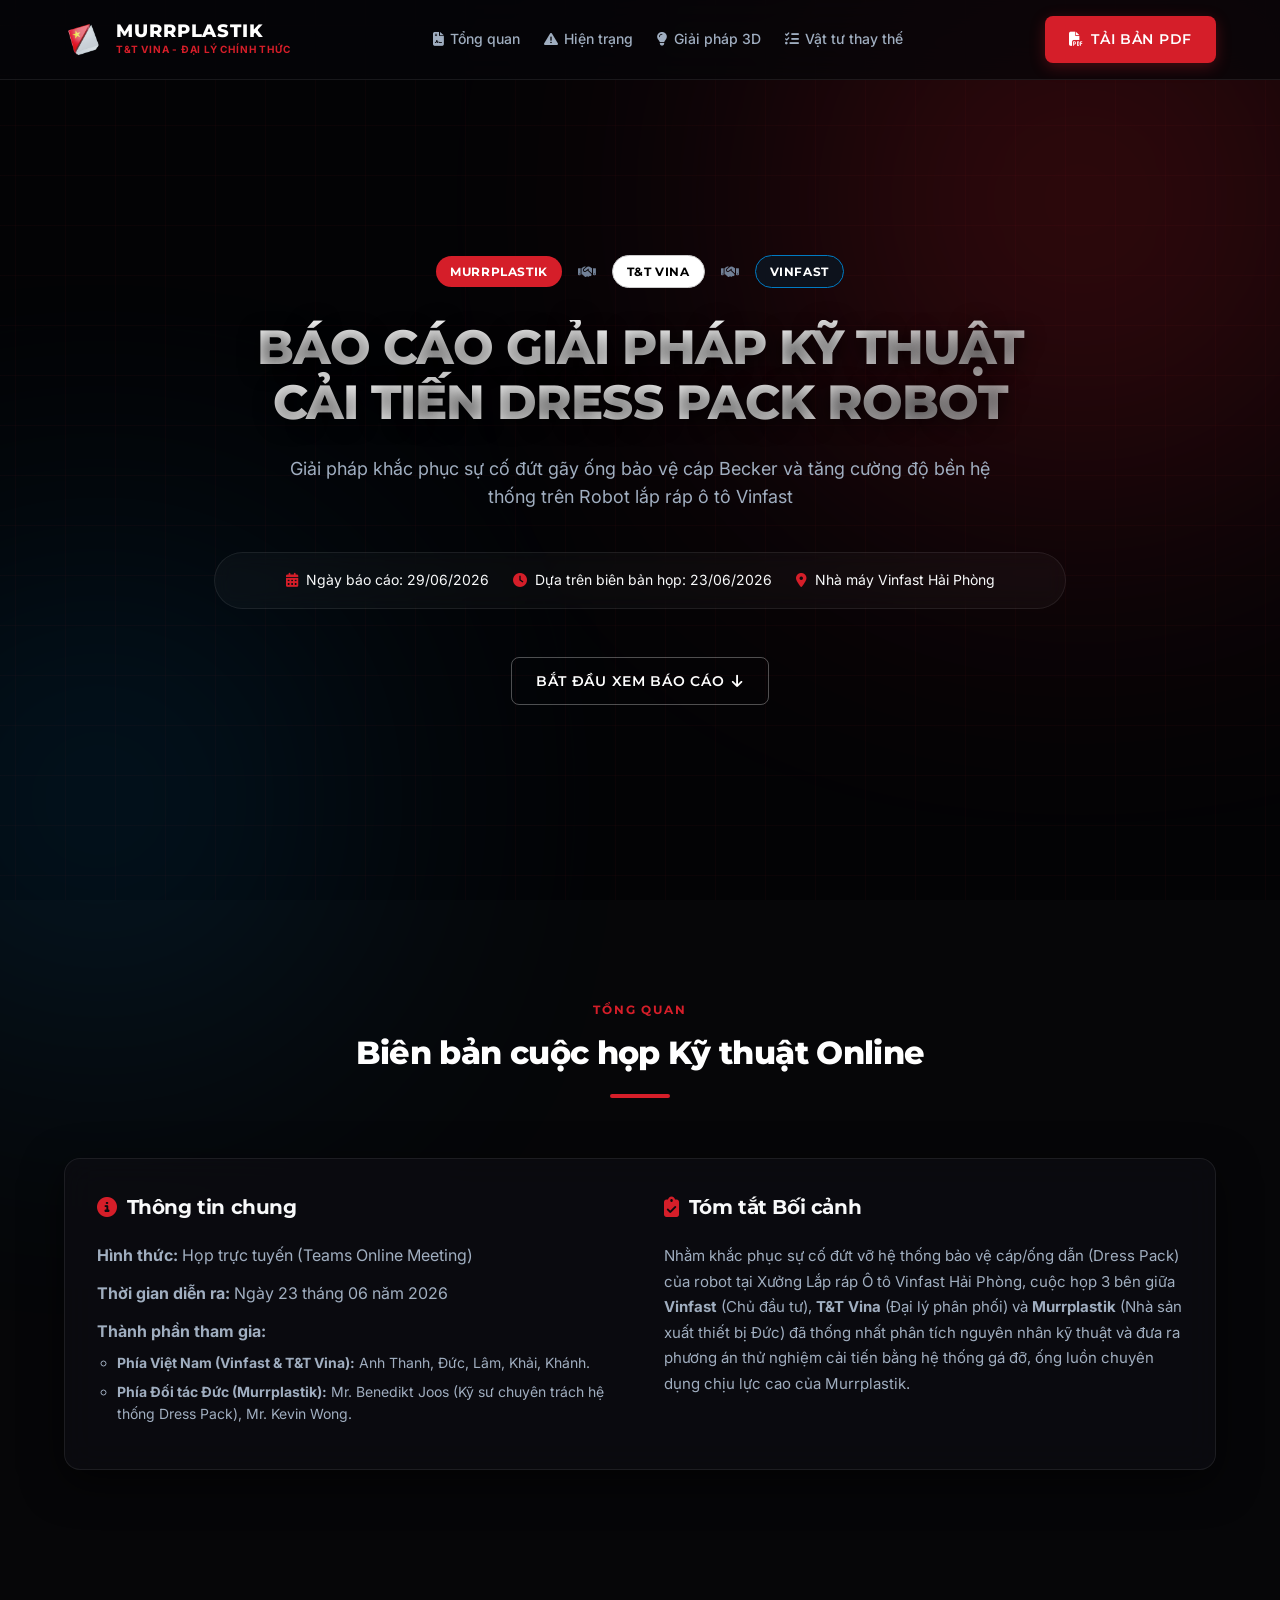
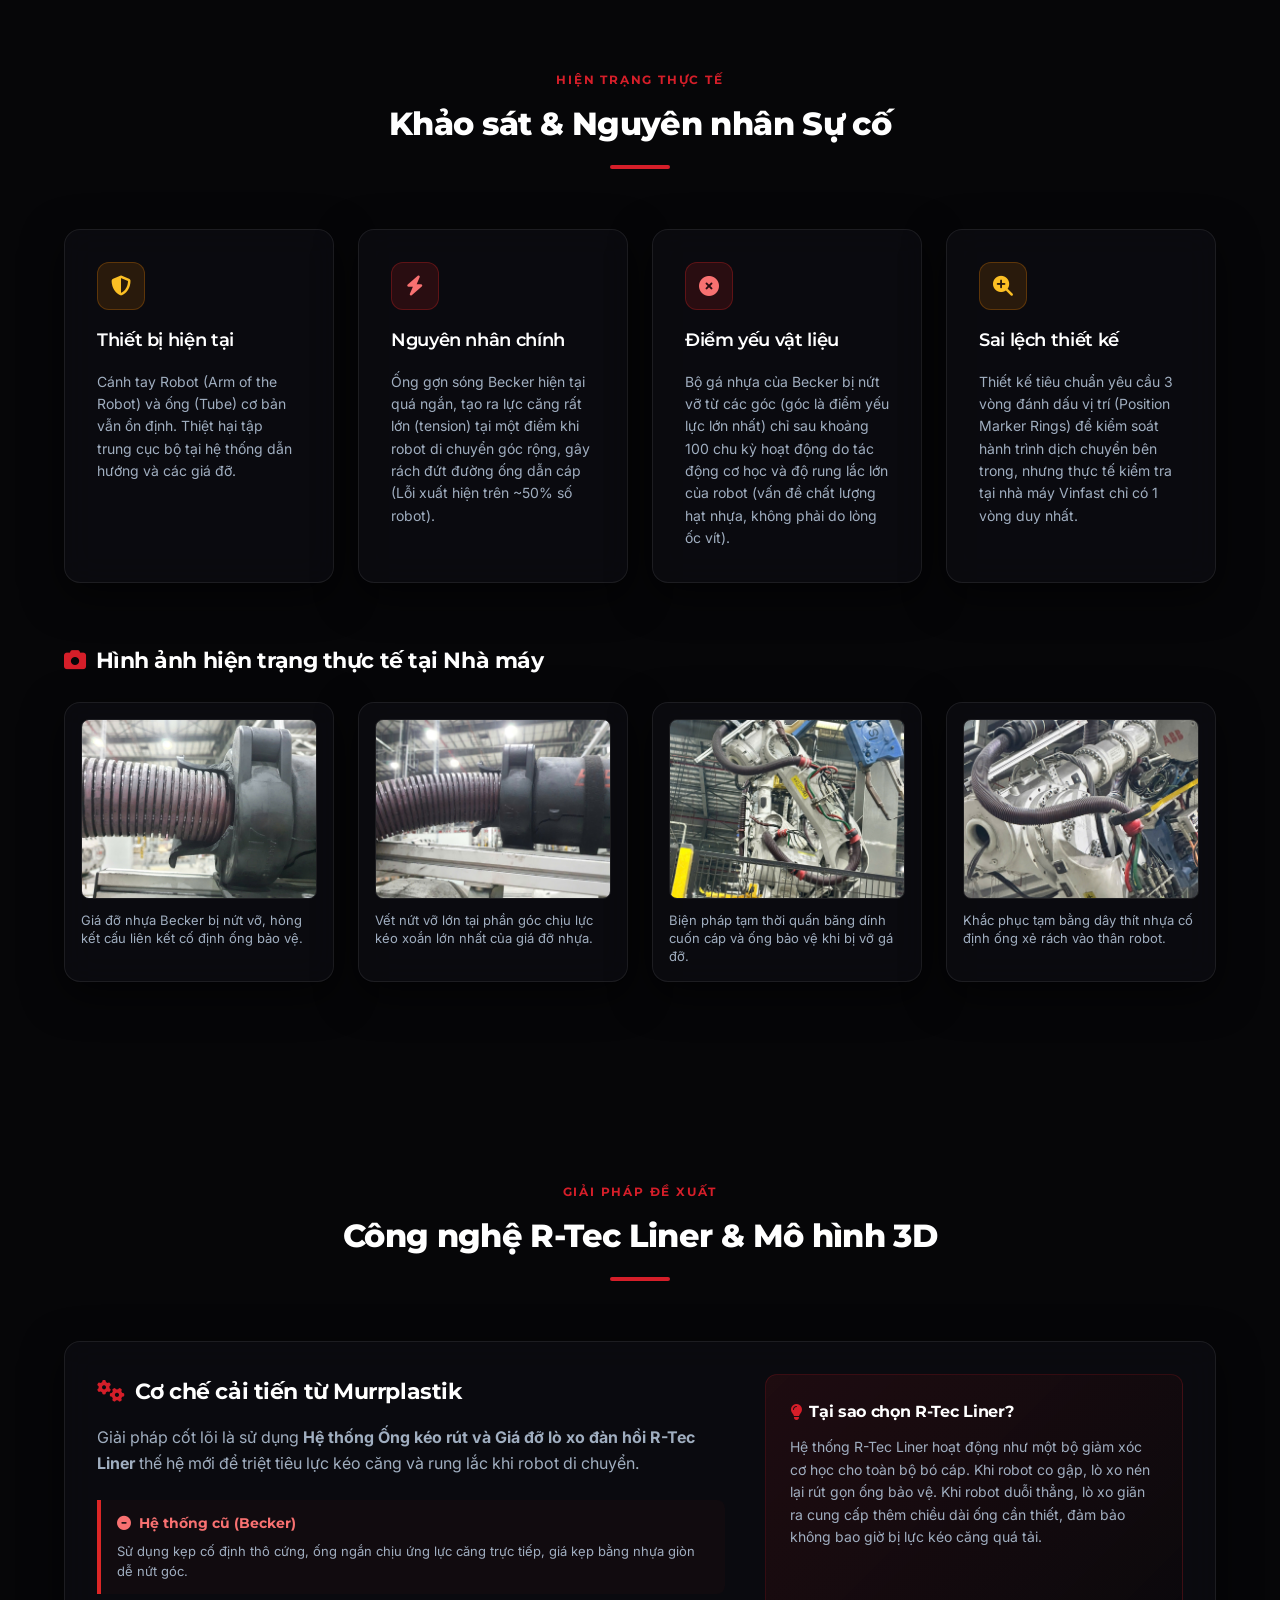
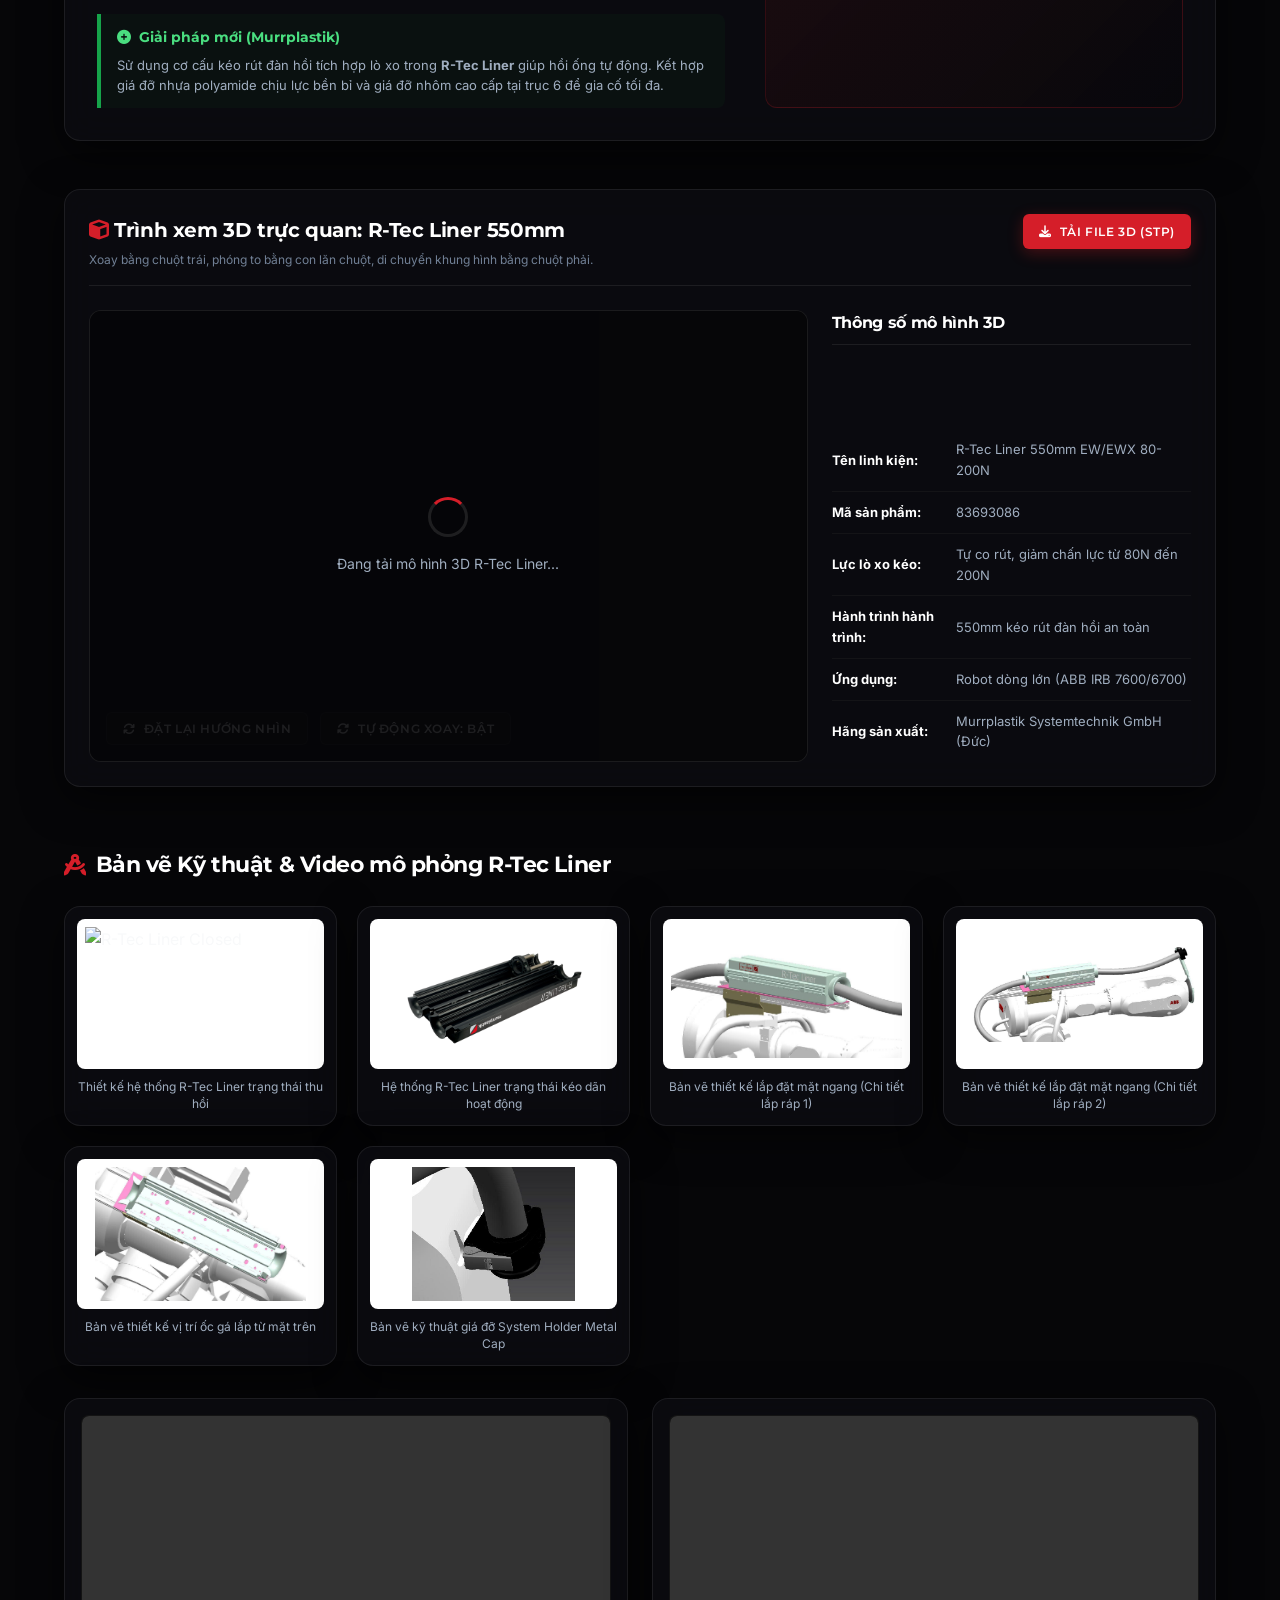
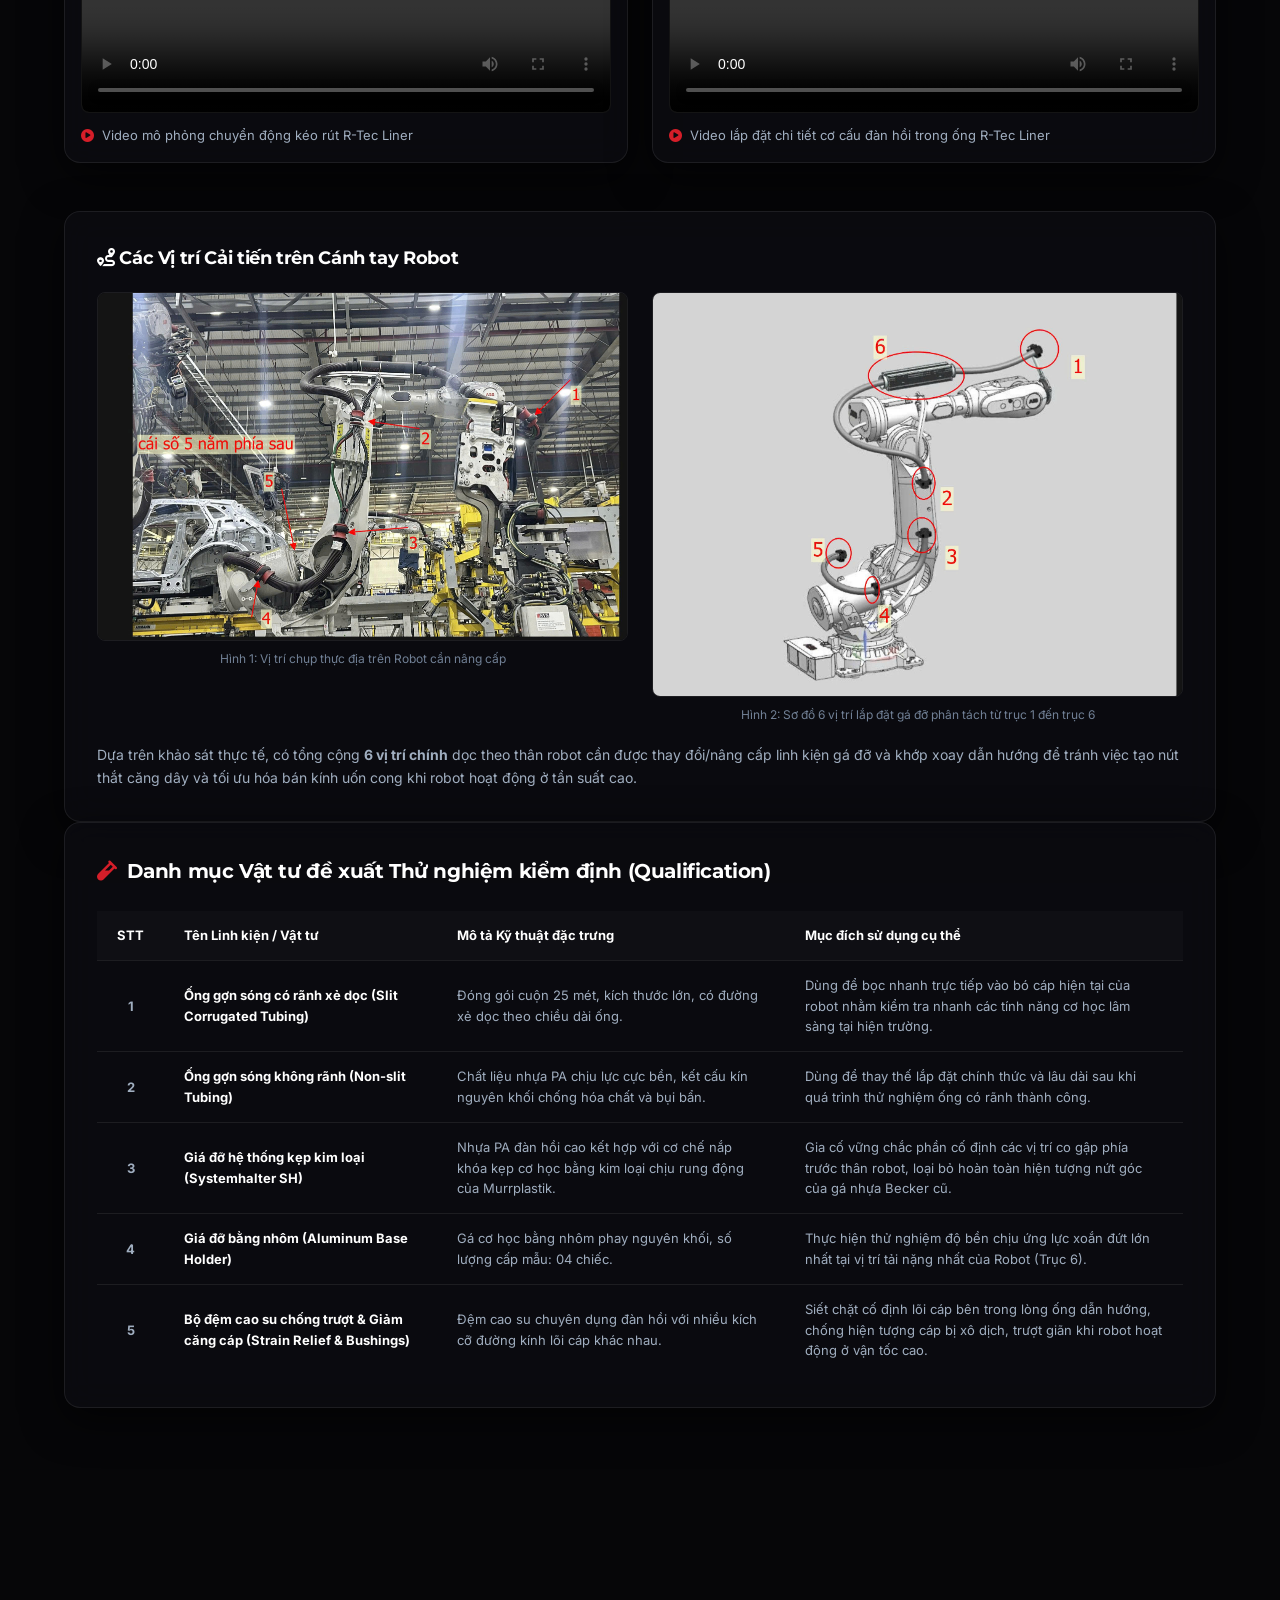
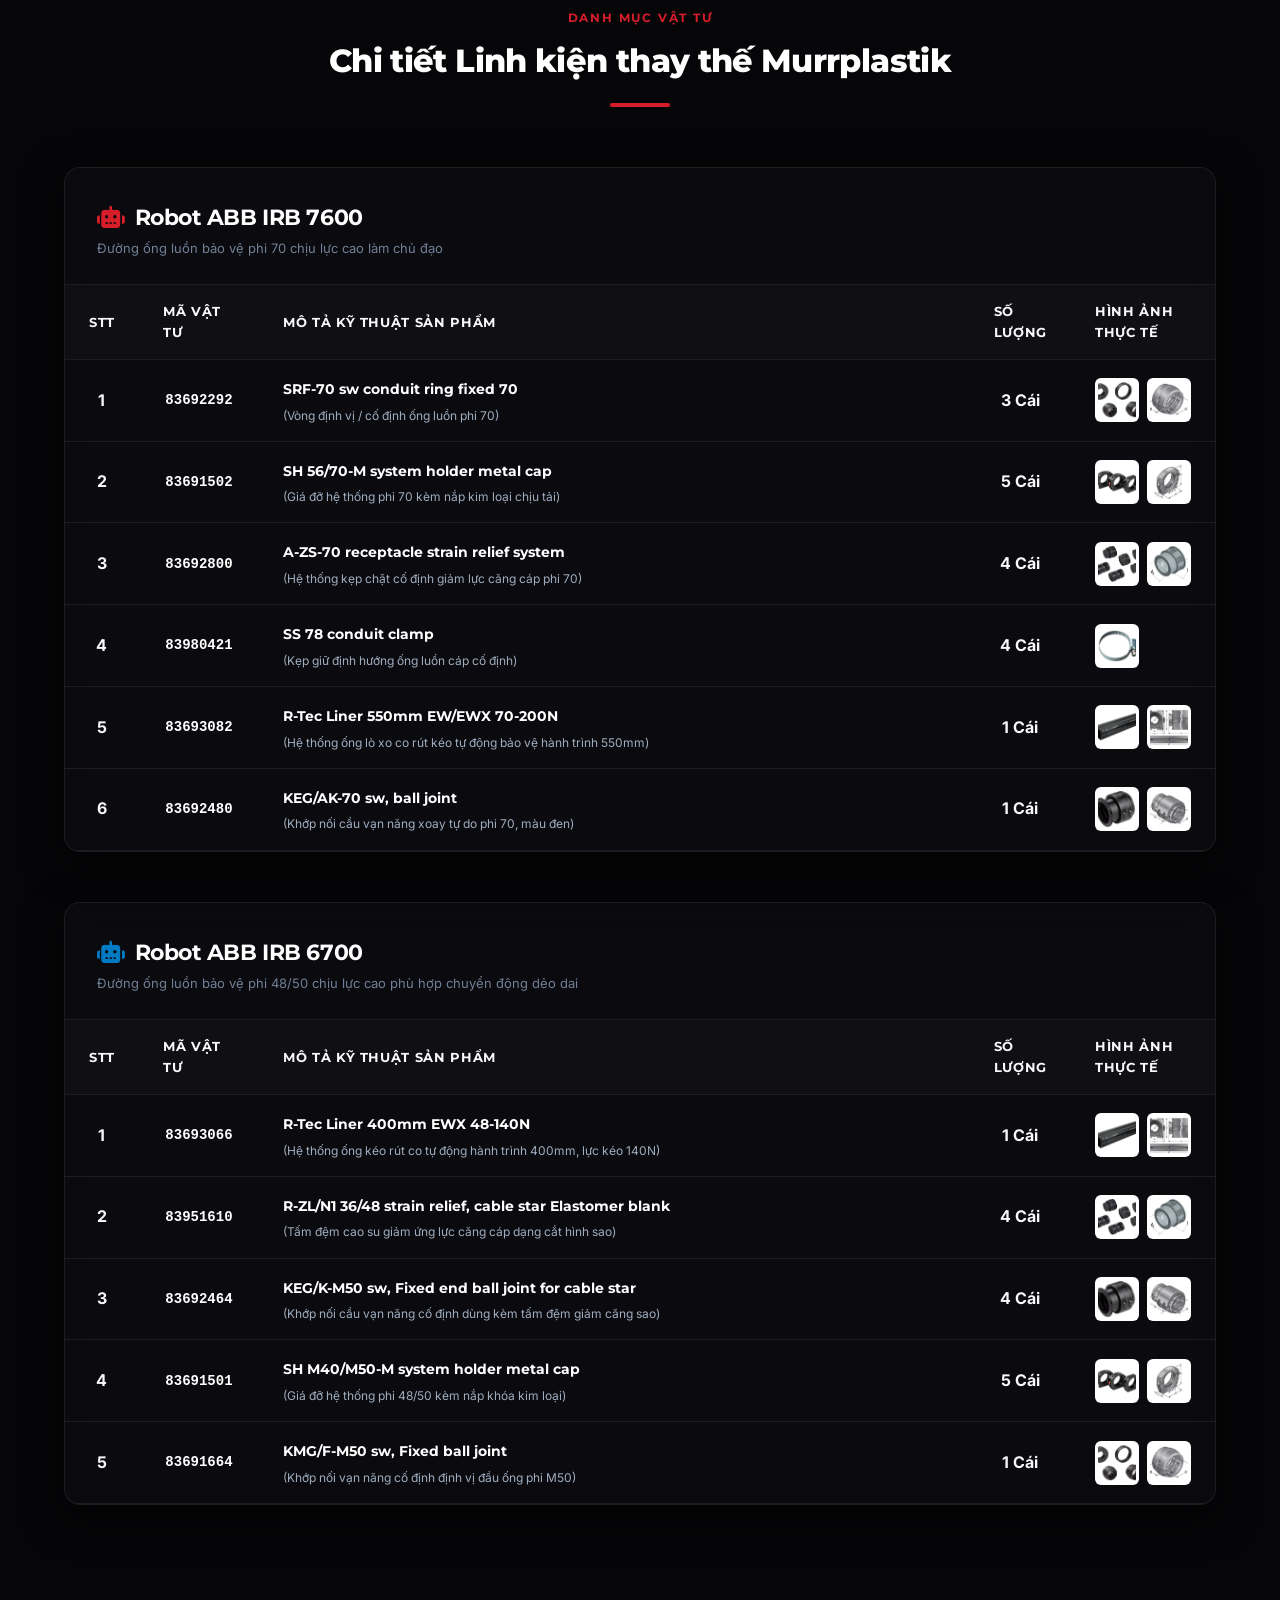
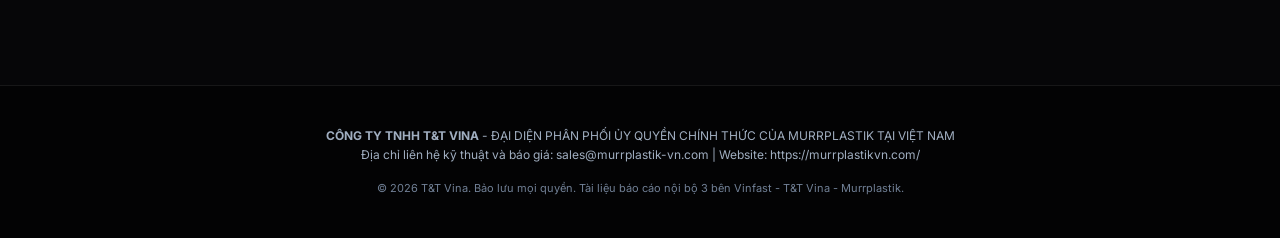
==== commit 1f3886f1: "Optimize header button and add mobile horizontal swipe note for materials table" ====
--- a/index.html
+++ b/index.html
@@ -383,6 +383,7 @@
                 <span class="section-tag">DANH MỤC VẬT TƯ</span>
                 <h2 class="section-title">Chi tiết Linh kiện thay thế Murrplastik</h2>
                 <div class="header-line"></div>
+                <p class="swipe-note"><i class="fa-solid fa-arrows-left-right"></i> Vuốt ngang màn hình để xem đầy đủ thông tin bảng</p>
             </div>
 
             <!-- Robot ABB IRB 7600 Materials Table -->
--- a/style.css
+++ b/style.css
@@ -1014,6 +1014,28 @@
     font-weight: 700;
 }
 
+/* Swipe note for mobile tables */
+.swipe-note {
+    display: none;
+    color: var(--text-secondary);
+    font-size: 13px;
+    margin-top: 16px;
+    font-style: italic;
+    text-align: center;
+}
+
+.swipe-note i {
+    color: var(--accent-red);
+    margin-right: 6px;
+    display: inline-block;
+    animation: pulse-arrows 2s infinite ease-in-out;
+}
+
+@keyframes pulse-arrows {
+    0%, 100% { transform: translateX(-2px); }
+    50% { transform: translateX(2px); }
+}
+
 /* Accessory Image Galleries inside tables */
 .gallery-thumbs {
     display: flex;
@@ -1296,6 +1318,14 @@
         display: none; /* Mobile menu collapsed, or just use vertical layout for simplicity */
     }
     
+    .swipe-note {
+        display: block;
+    }
+    
+    .materials-table {
+        min-width: 650px;
+    }
+    
     .hero-title {
         font-size: 32px;
     }
@@ -1338,6 +1368,46 @@
     
     #lightbox-next {
         right: 15px;
+    }
+}
+
+@media (max-width: 480px) {
+    :root {
+        --header-height: 65px;
+    }
+    
+    .header-container {
+        padding: 0 12px;
+    }
+    
+    .logo-img {
+        height: 28px;
+    }
+    
+    .brand-logo {
+        gap: 6px;
+    }
+    
+    .company-name {
+        font-size: 12px;
+        letter-spacing: 0.02em;
+    }
+    
+    .distributor {
+        font-size: 7.5px;
+        letter-spacing: 0.02em;
+    }
+    
+    .header-actions .btn {
+        padding: 8px 12px;
+        font-size: 10px;
+        letter-spacing: 0.02em;
+        white-space: nowrap;
+        border-radius: 6px;
+    }
+    
+    .header-actions .btn i {
+        font-size: 11px;
     }
 }
 
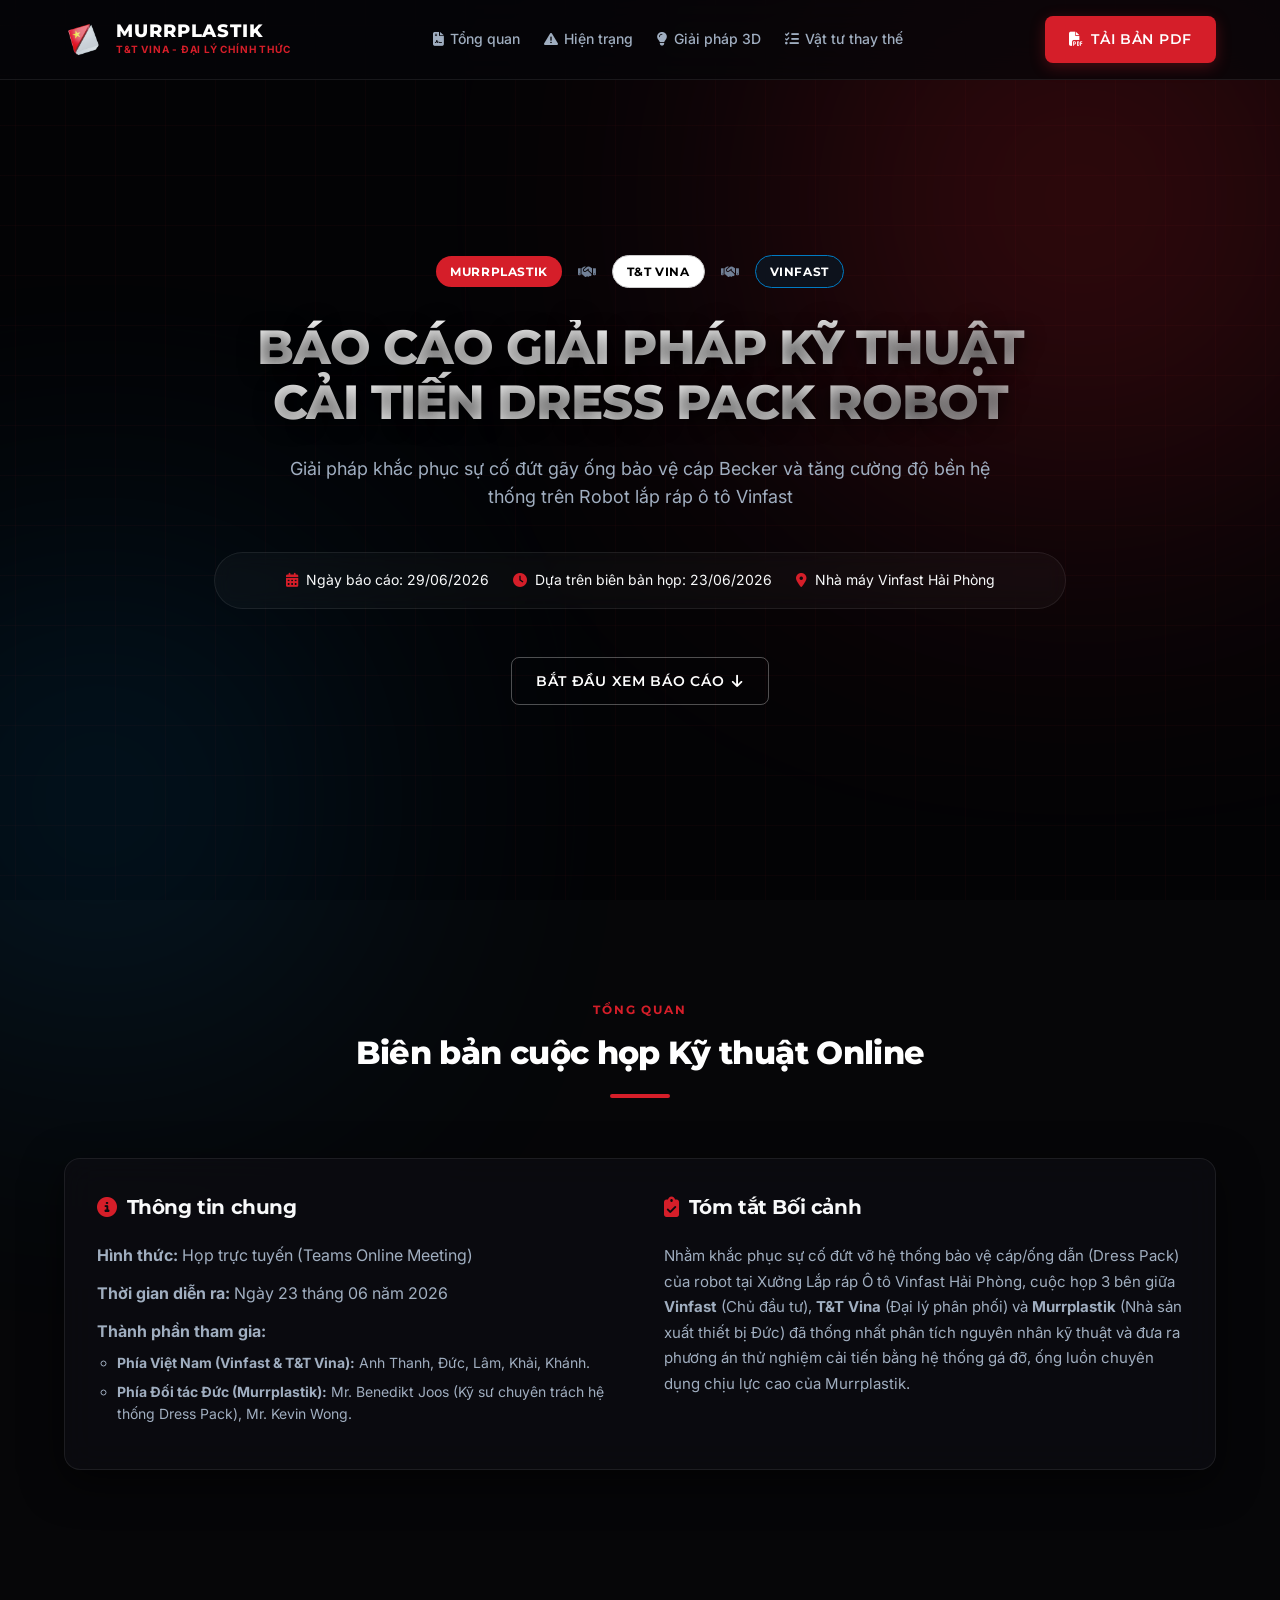
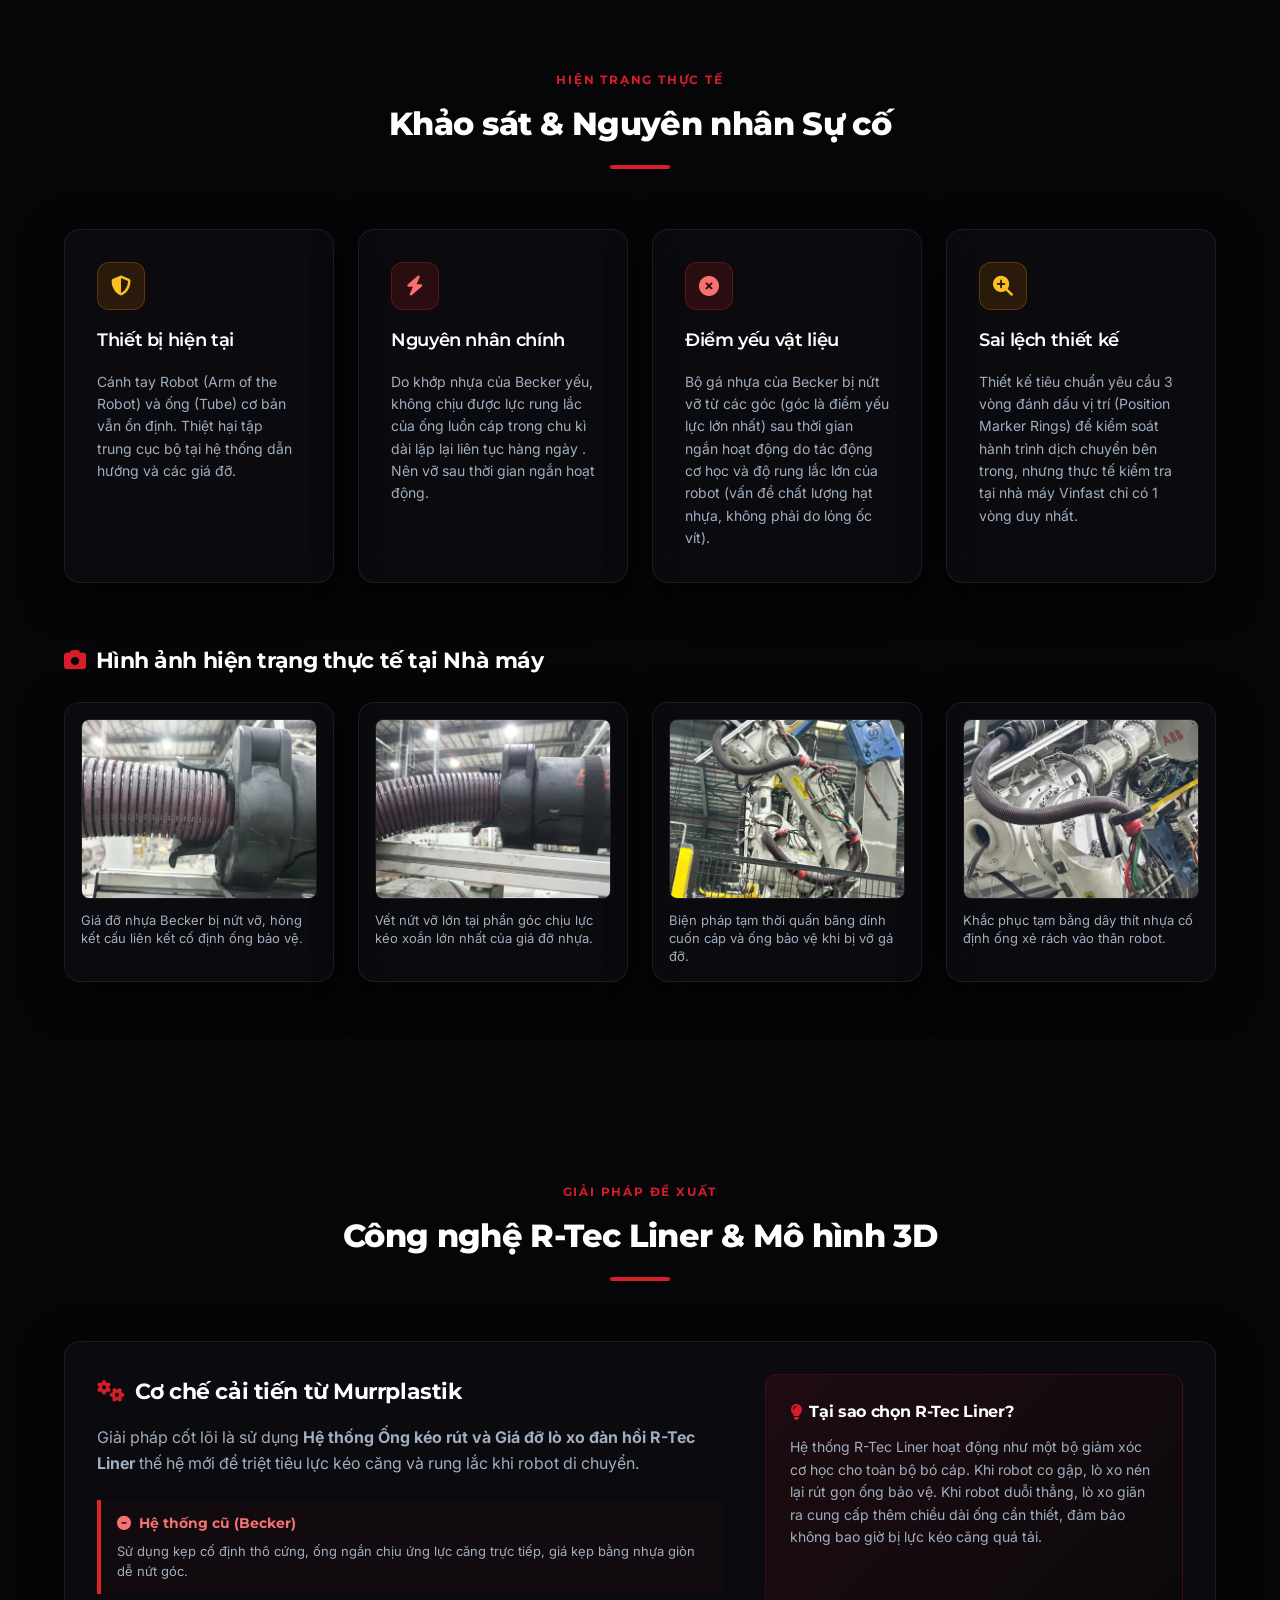
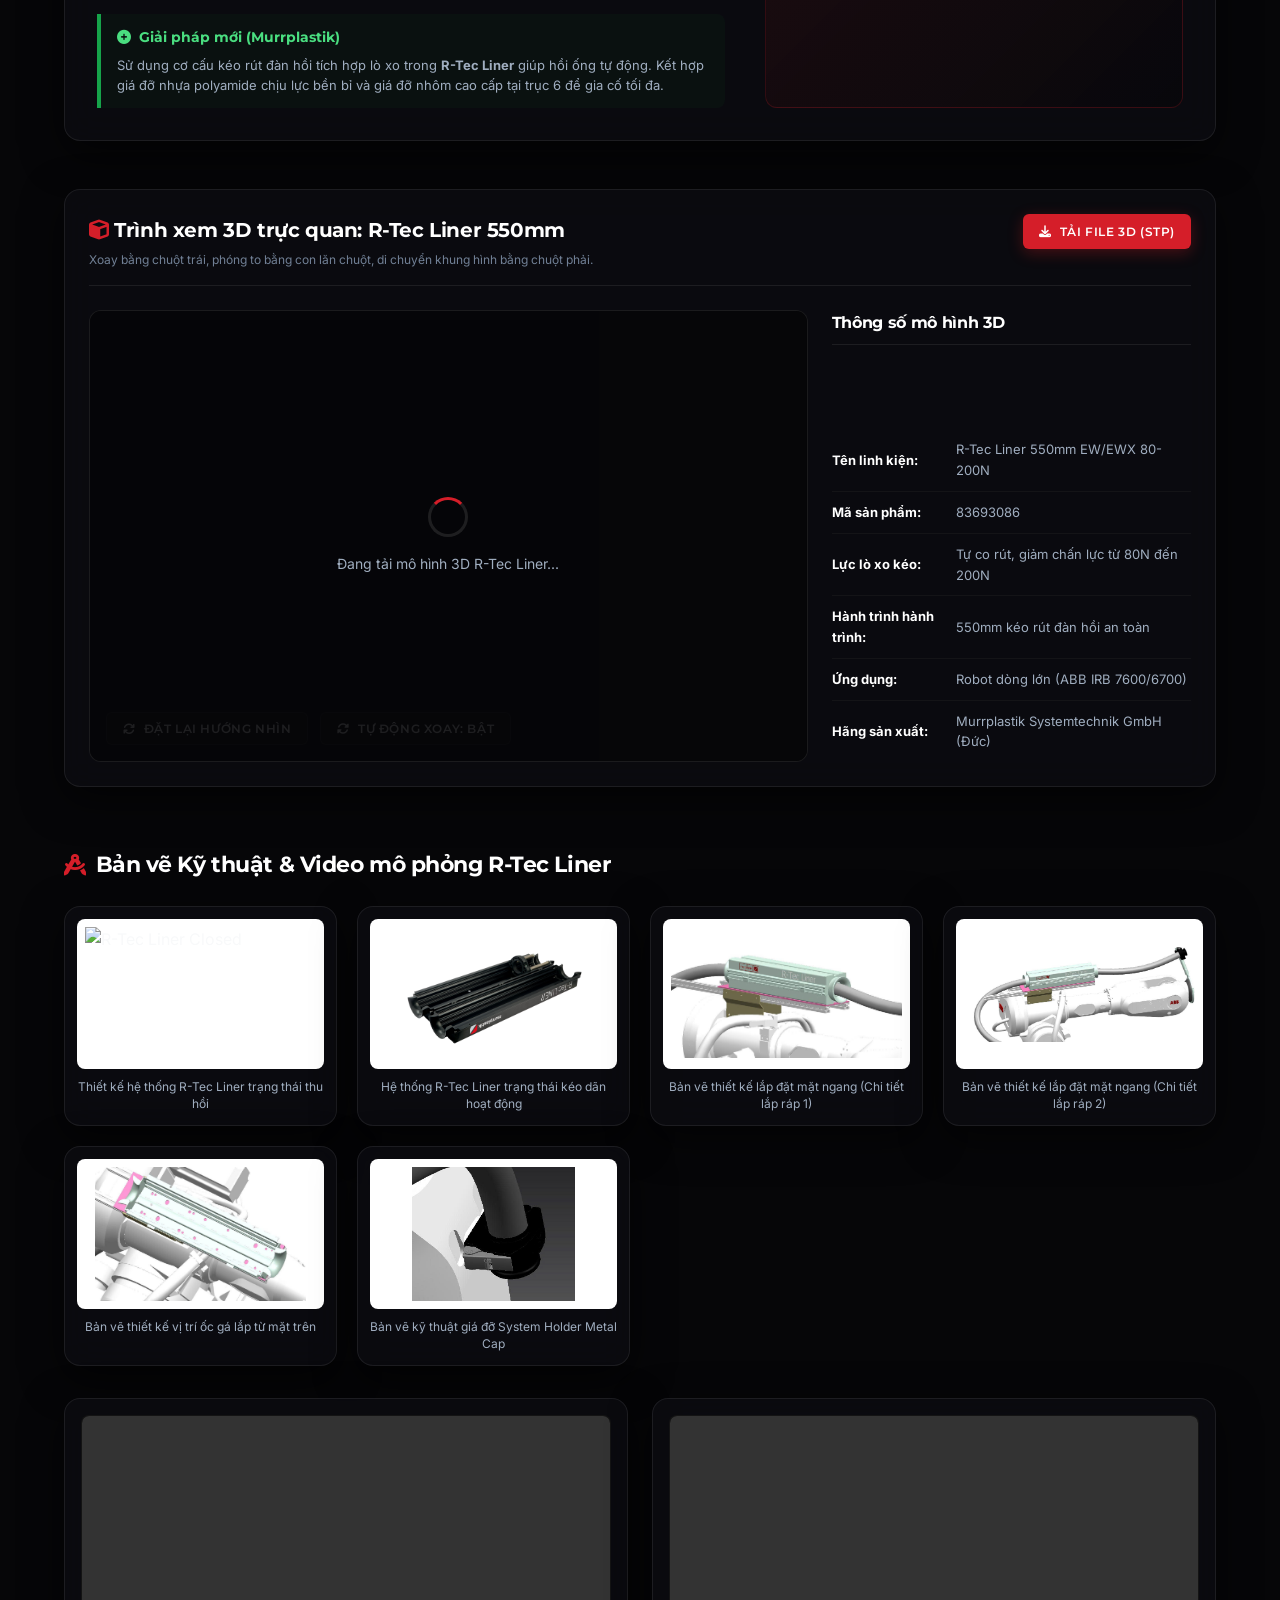
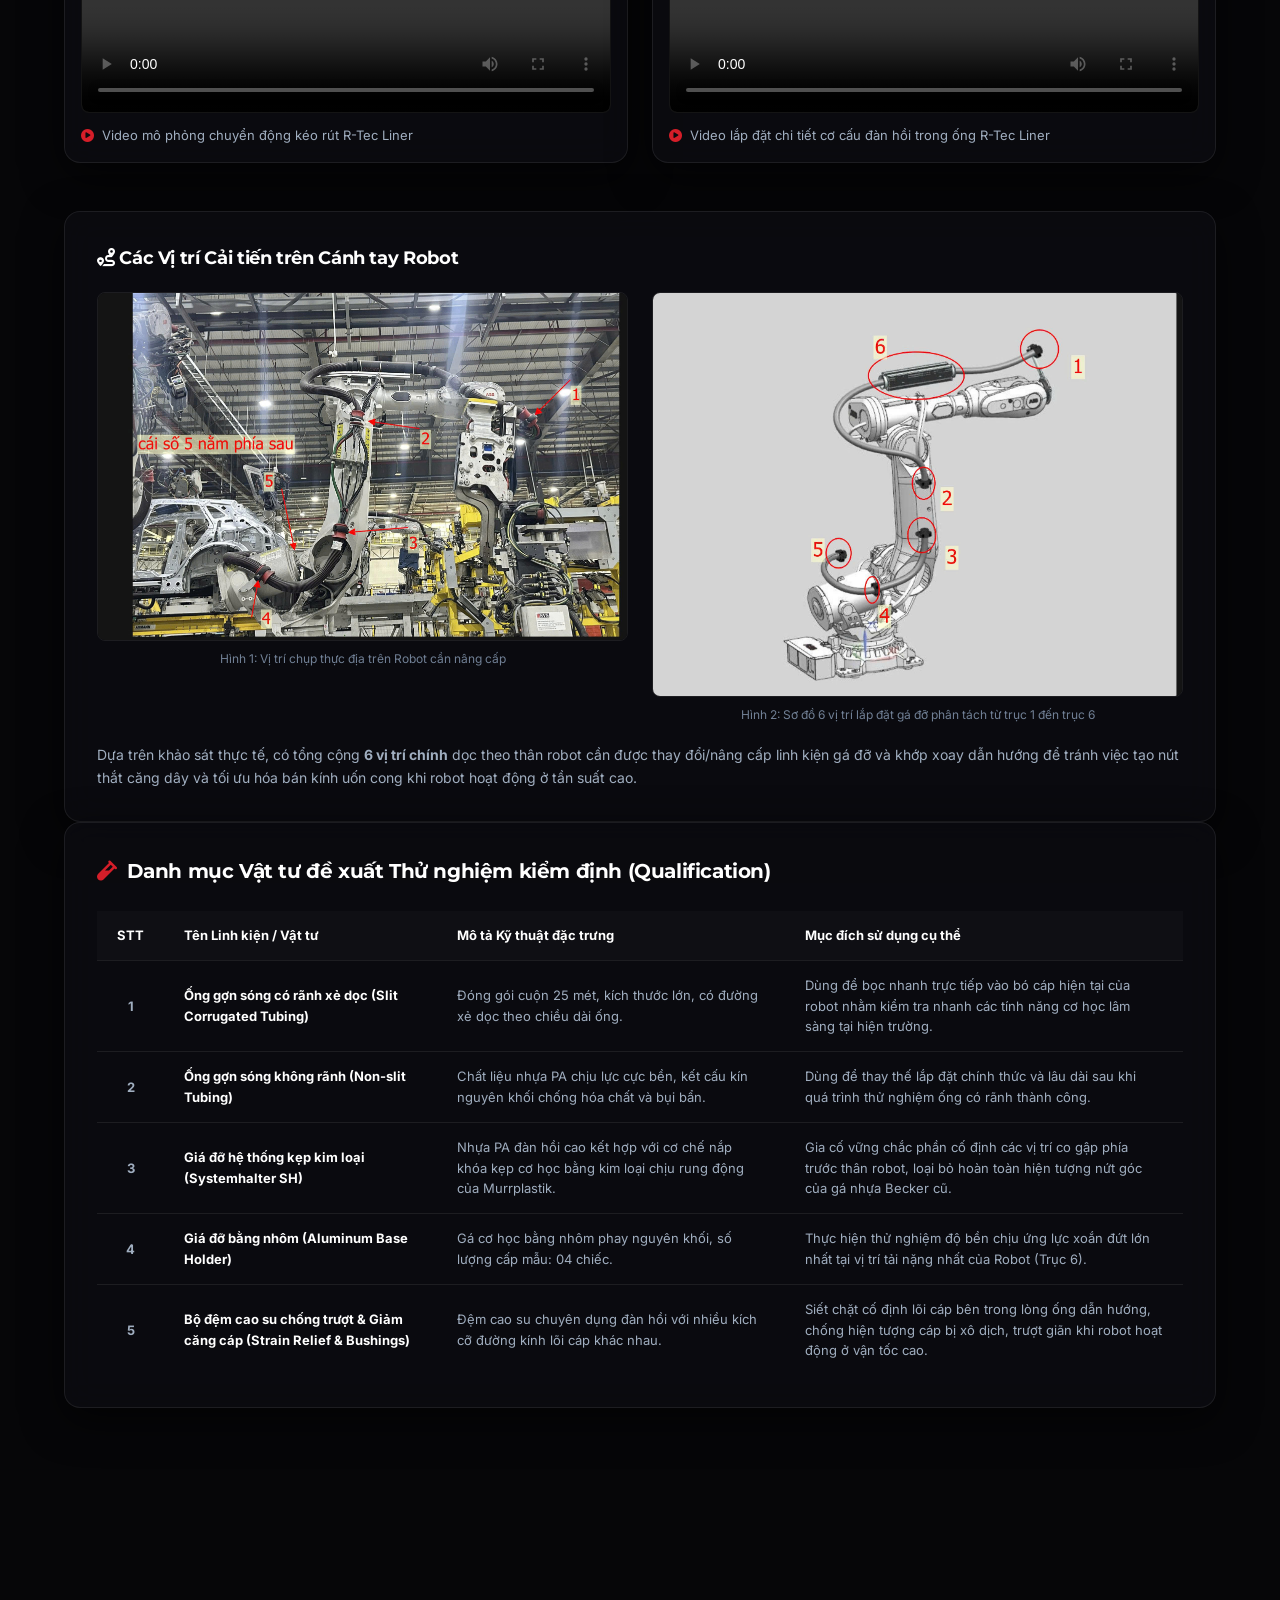
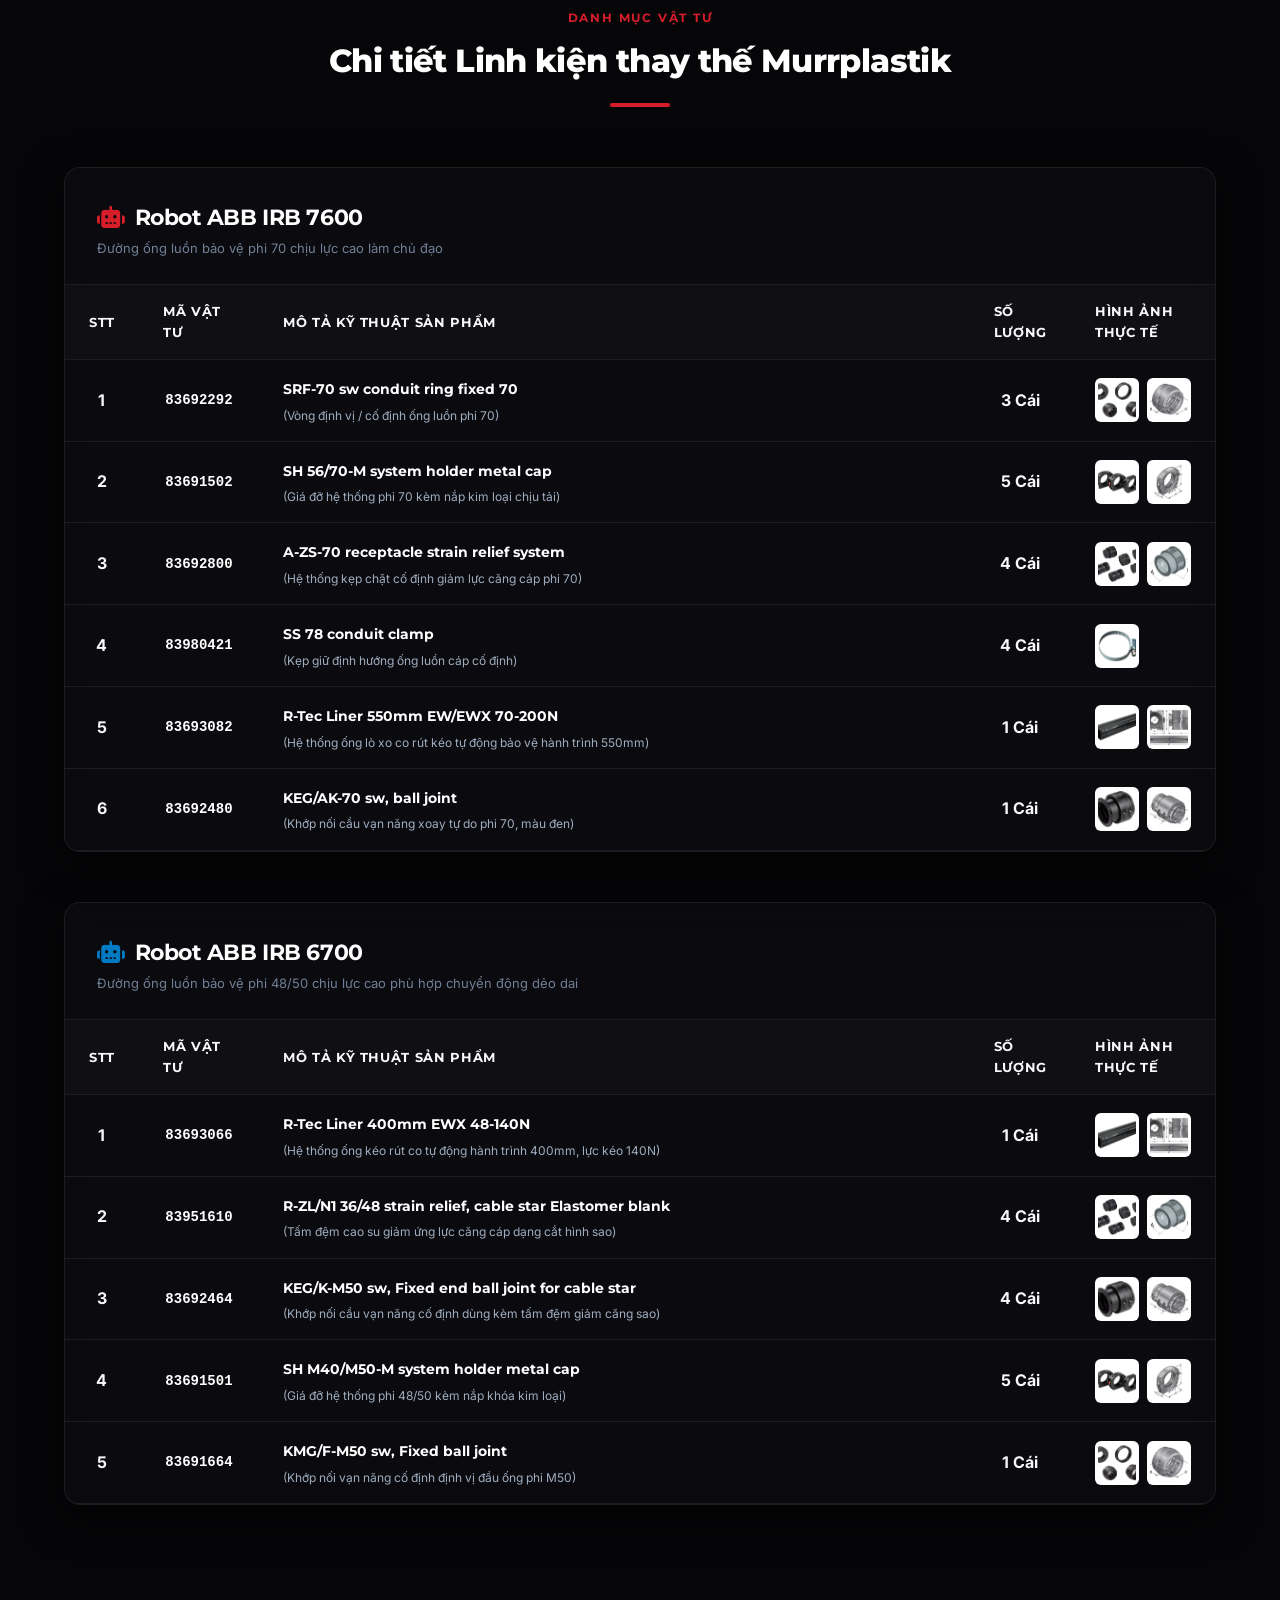
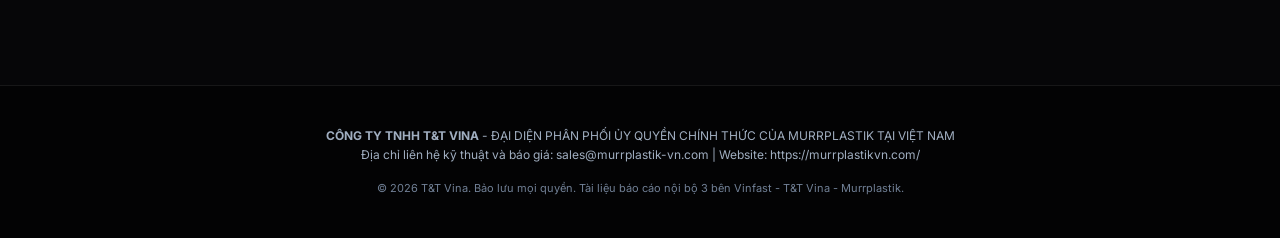
==== commit c2bdca28: "Update root cause and representative wording in landing page and PDF report" ====
--- a/index.html
+++ b/index.html
@@ -131,12 +131,12 @@
                 <div class="glass-card status-card">
                     <div class="card-icon icon-red"><i class="fa-solid fa-bolt"></i></div>
                     <h4>Nguyên nhân chính</h4>
-                    <p>Ống gợn sóng Becker hiện tại quá ngắn, tạo ra lực căng rất lớn (tension) tại một điểm khi robot di chuyển góc rộng, gây rách đứt đường ống dẫn cáp (Lỗi xuất hiện trên ~50% số robot).</p>
+                    <p>Do khớp nhựa của Becker yếu, không chịu được lực rung lắc của ống luồn cáp trong chu kì dài lặp lại liên tục hàng ngày . Nên vỡ sau thời gian ngắn hoạt động.</p>
                 </div>
                 <div class="glass-card status-card">
                     <div class="card-icon icon-red"><i class="fa-solid fa-circle-xmark"></i></div>
                     <h4>Điểm yếu vật liệu</h4>
-                    <p>Bộ gá nhựa của Becker bị nứt vỡ từ các góc (góc là điểm yếu lực lớn nhất) chỉ sau khoảng 100 chu kỳ hoạt động do tác động cơ học và độ rung lắc lớn của robot (vấn đề chất lượng hạt nhựa, không phải do lỏng ốc vít).</p>
+                    <p>Bộ gá nhựa của Becker bị nứt vỡ từ các góc (góc là điểm yếu lực lớn nhất) sau thời gian ngắn hoạt động do tác động cơ học và độ rung lắc lớn của robot (vấn đề chất lượng hạt nhựa, không phải do lỏng ốc vít).</p>
                 </div>
                 <div class="glass-card status-card">
                     <div class="card-icon icon-yellow"><i class="fa-solid fa-magnifying-glass-plus"></i></div>
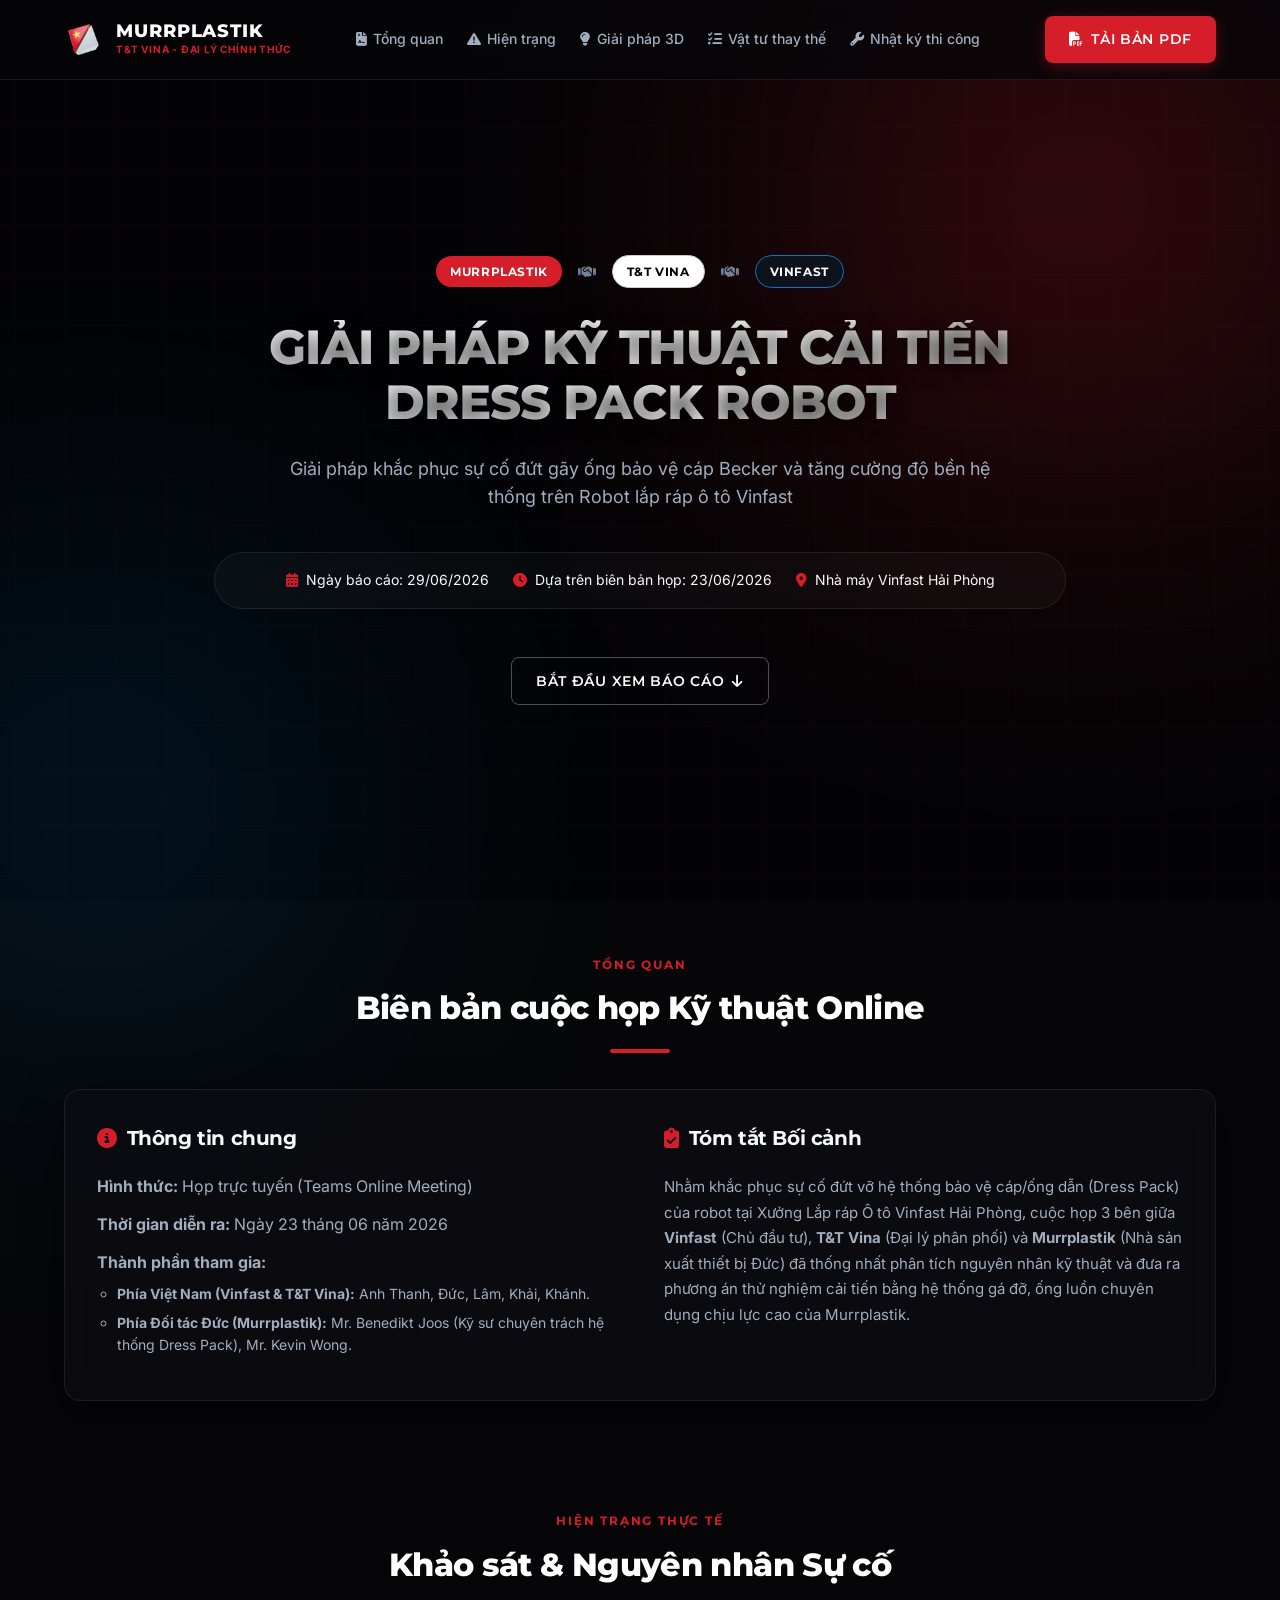
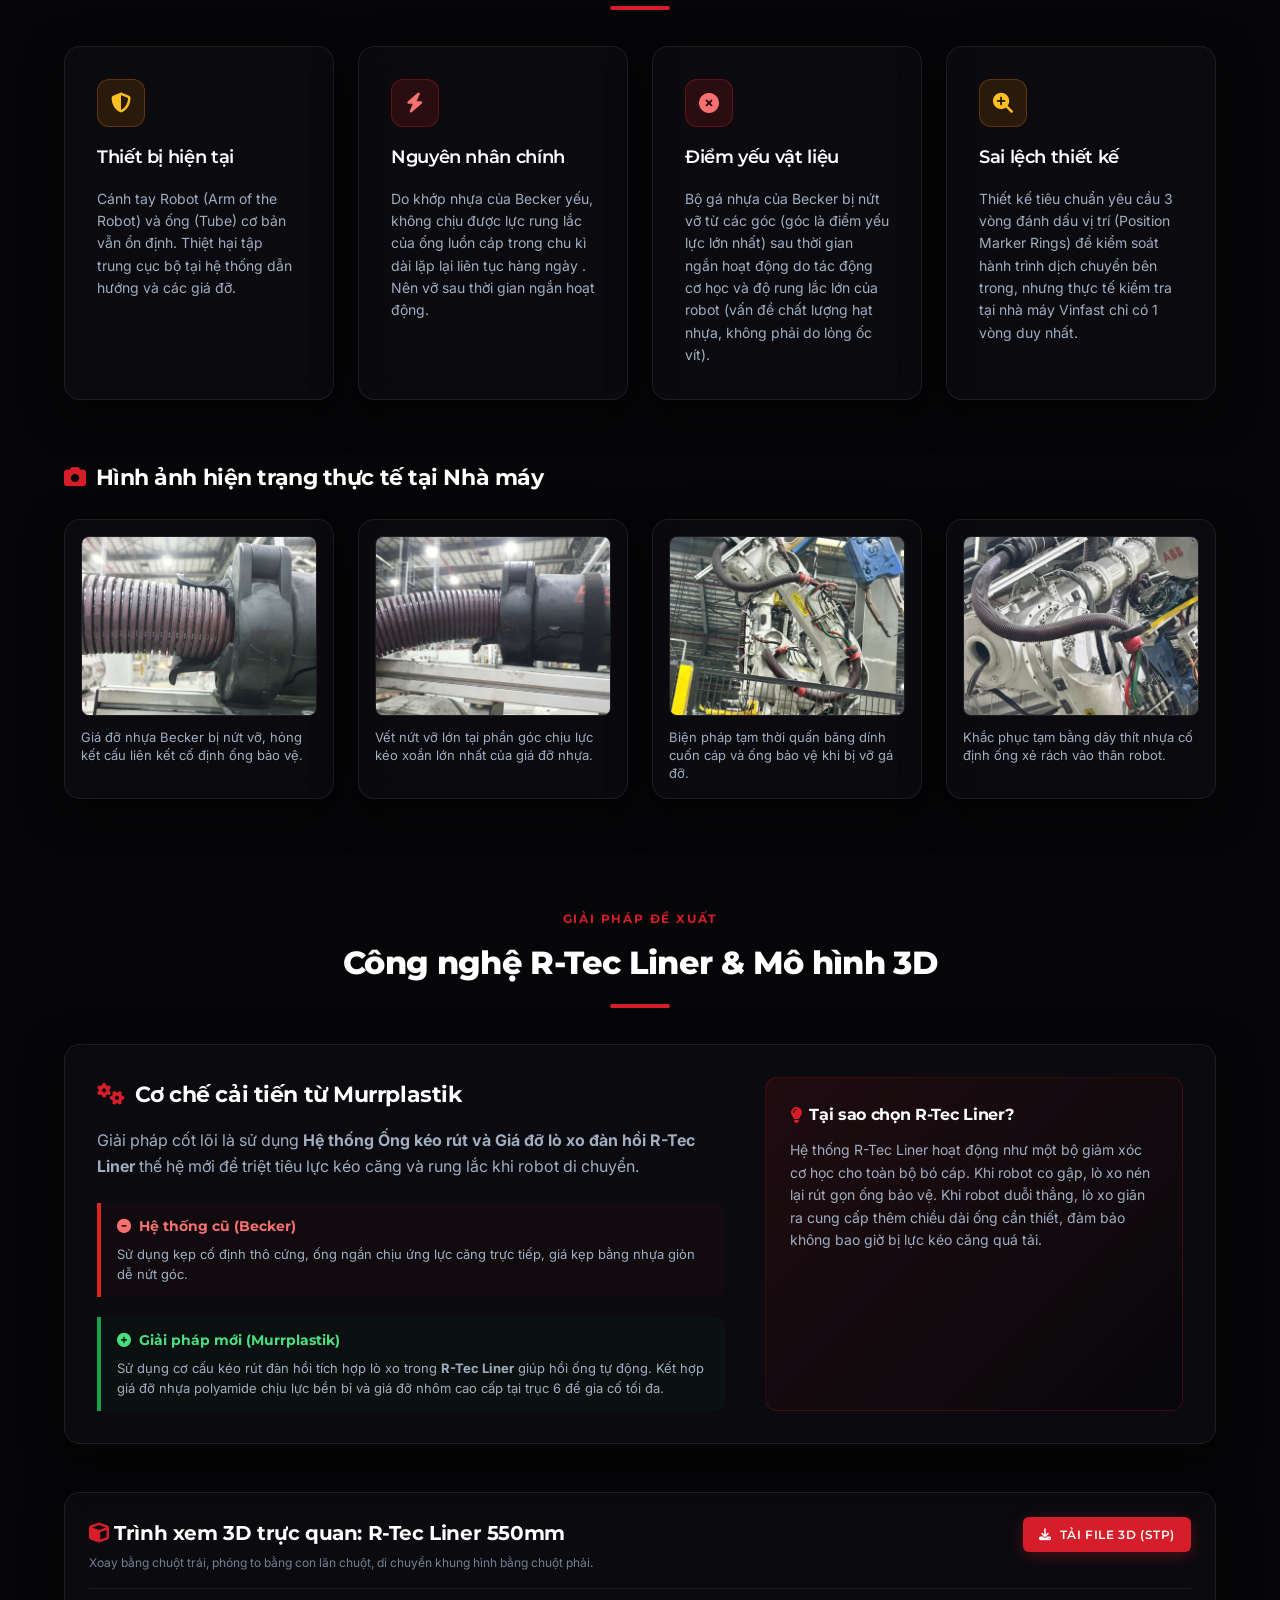
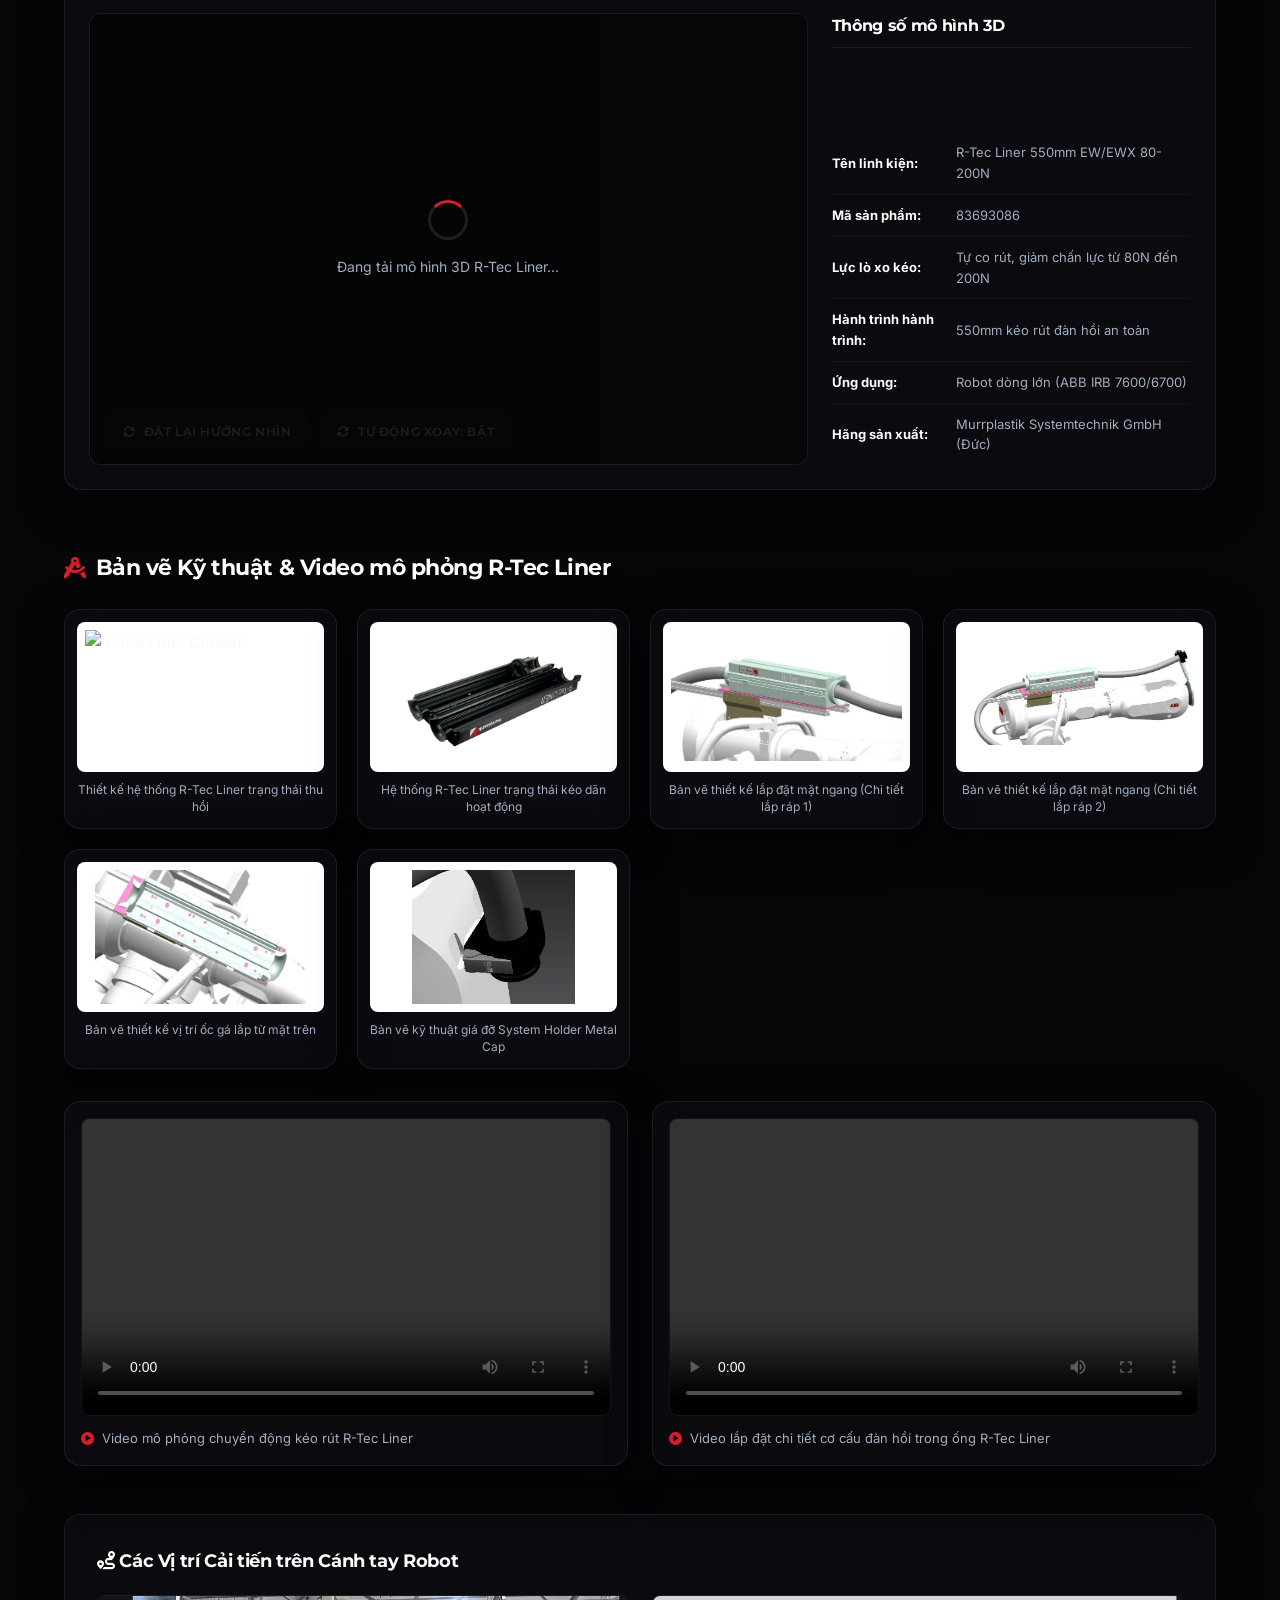
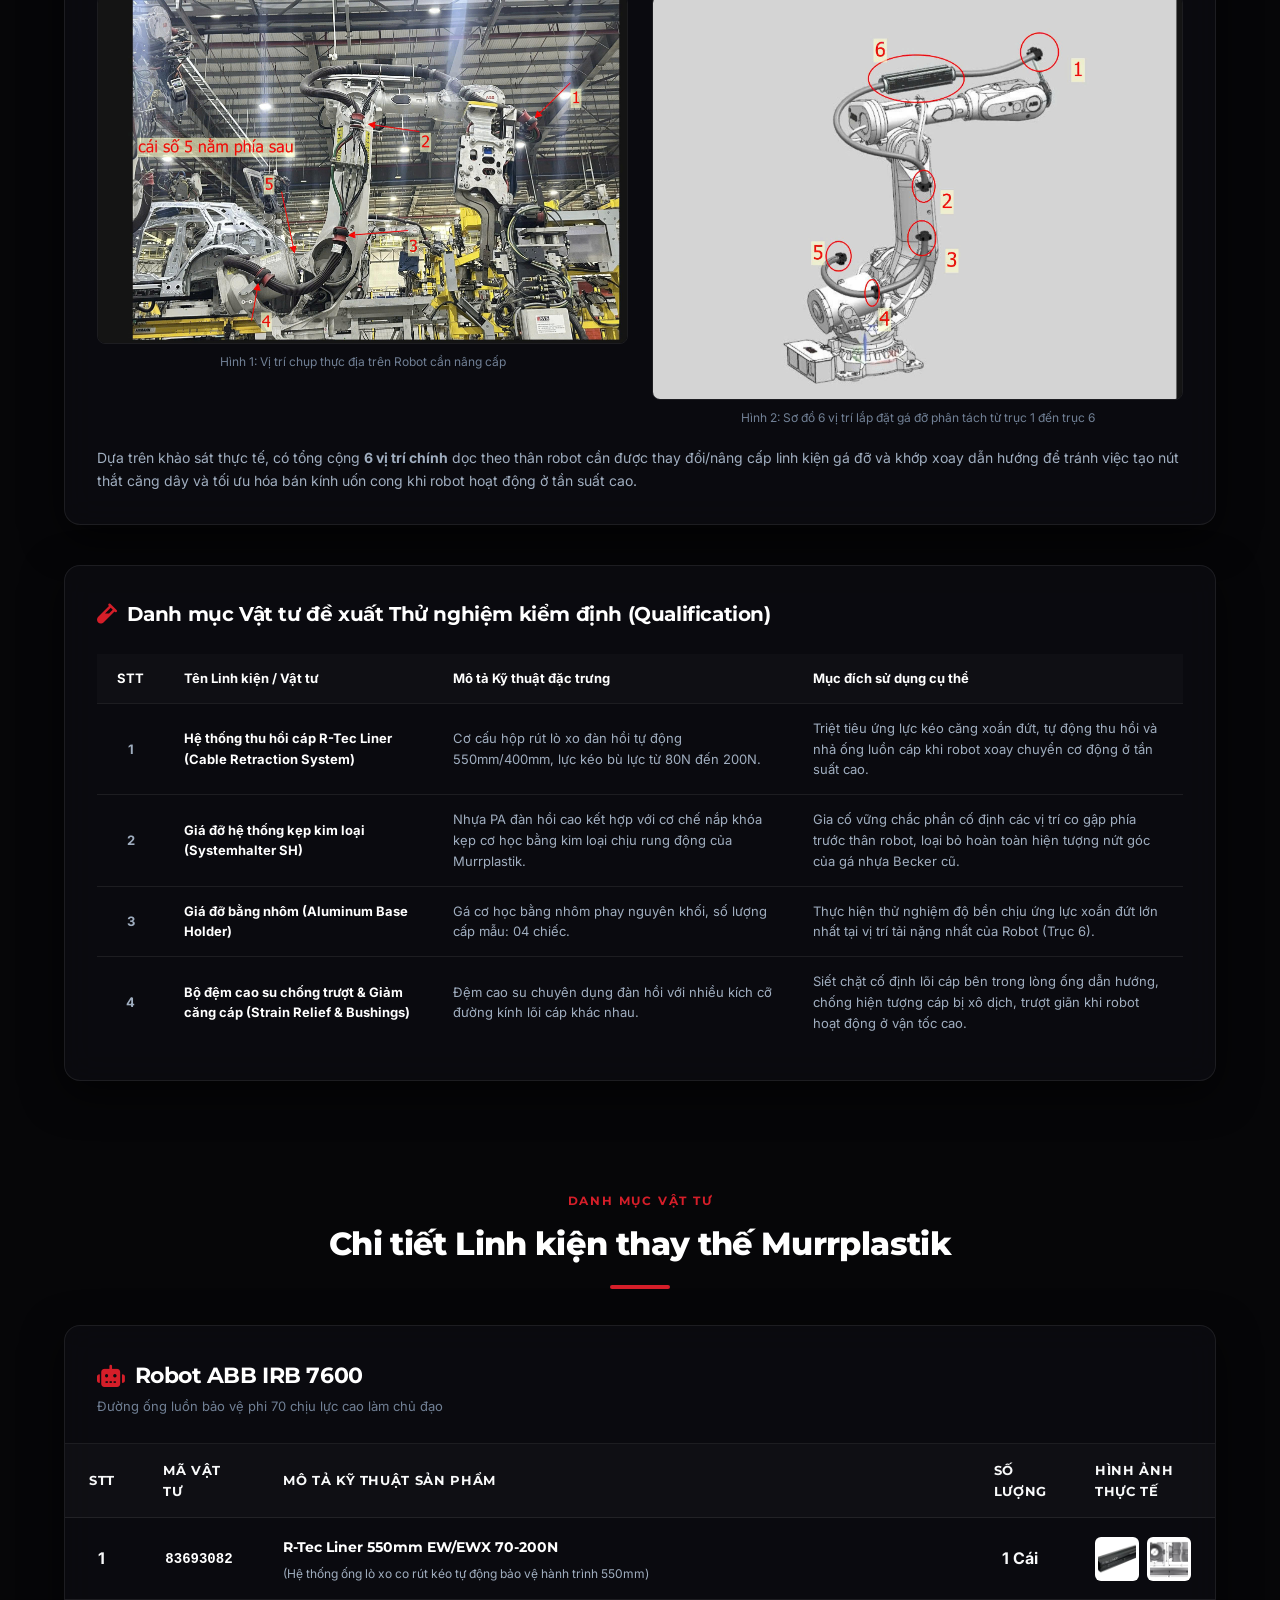
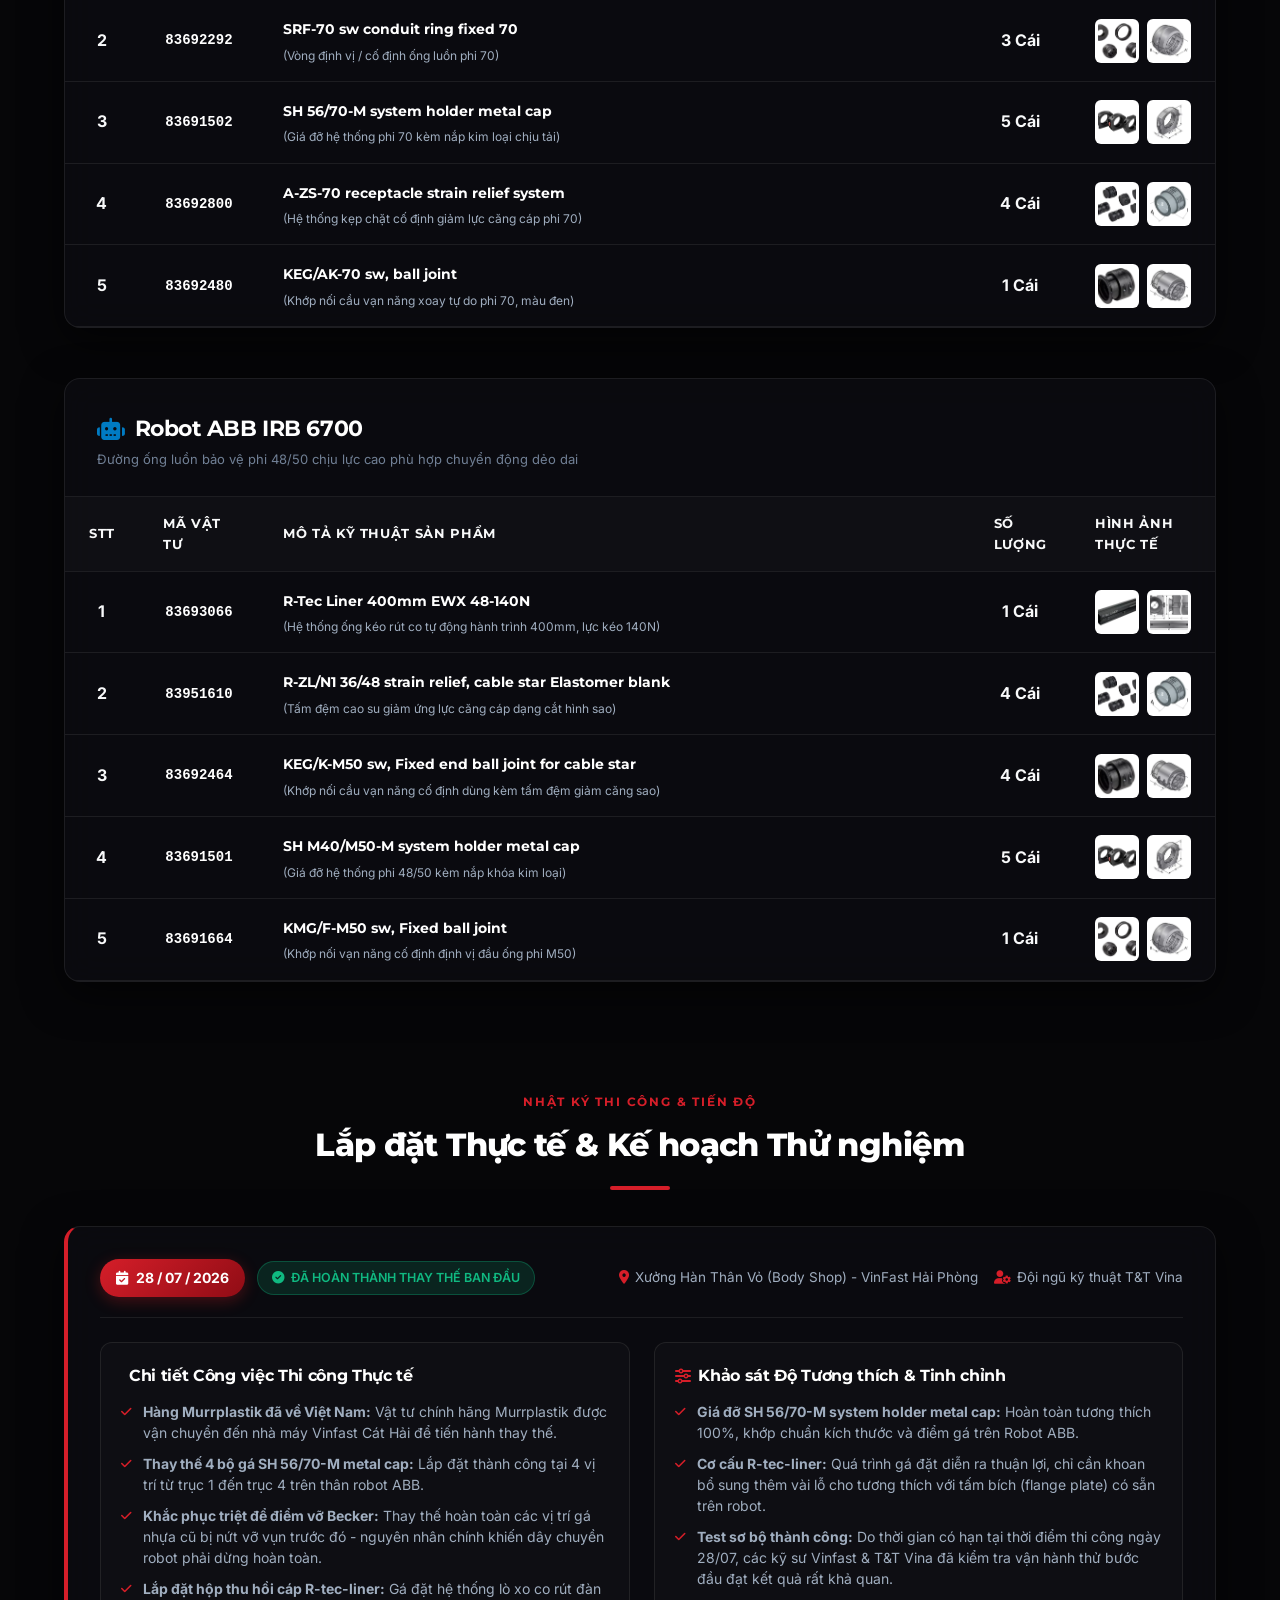
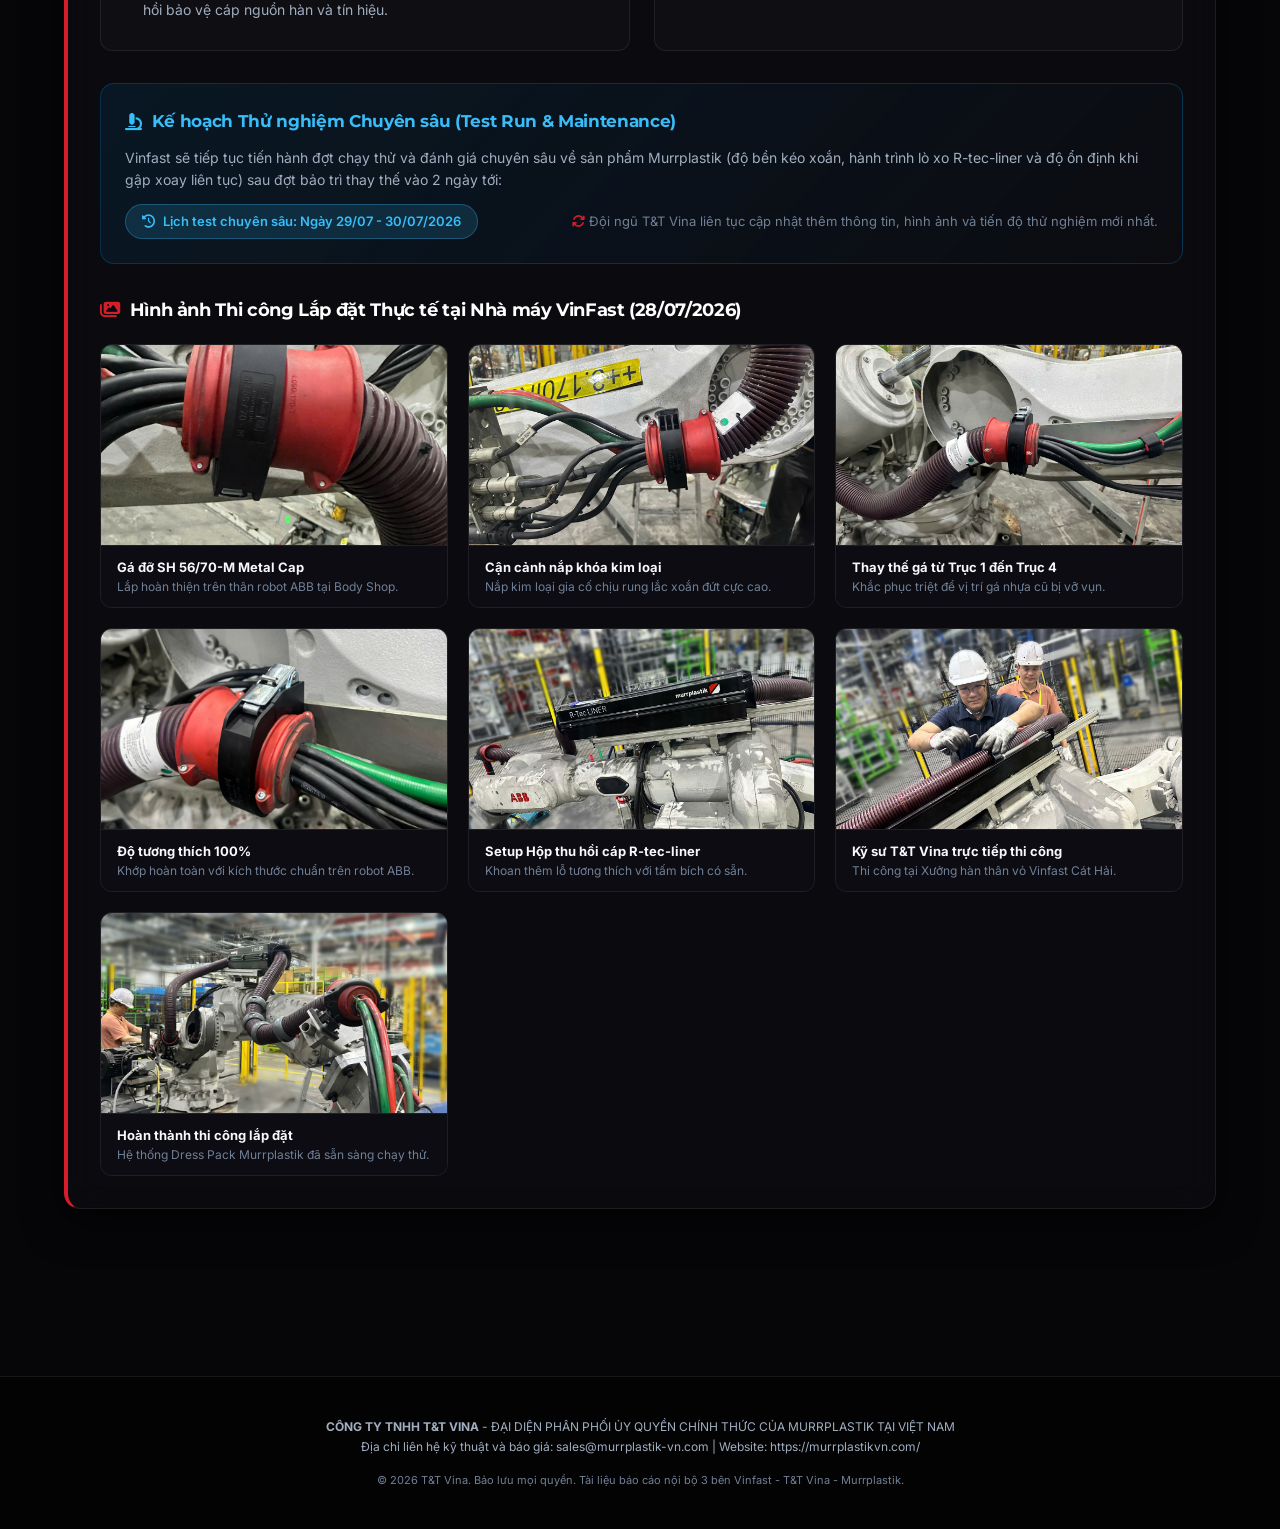
==== commit b2557ad8: "Cap nhat nhat ky thi cong 28/07/2026, thu tu vat tu thay the va dong bo bao cao PDF" ====
--- a/index.html
+++ b/index.html
@@ -1,22 +1,26 @@
 <!DOCTYPE html>
 <html lang="vi">
+
 <head>
     <meta charset="UTF-8">
     <meta name="viewport" content="width=device-width, initial-scale=1.0">
     <title>Báo cáo Giải pháp Cải tiến Dress Pack Robot Vinfast - T&T Vina & Murrplastik</title>
     <link rel="icon" type="image/png" href="./Murrplastik_VietNam_Flag_202606130918_no_bg.png">
-    
+
     <!-- Google Fonts -->
     <link rel="preconnect" href="https://fonts.googleapis.com">
     <link rel="preconnect" href="https://fonts.gstatic.com" crossorigin>
-    <link href="https://fonts.googleapis.com/css2?family=Inter:wght@300;400;500;600;700&family=Montserrat:wght@400;500;600;700;800&display=swap" rel="stylesheet">
-    
+    <link
+        href="https://fonts.googleapis.com/css2?family=Inter:wght@300;400;500;600;700&family=Montserrat:wght@400;500;600;700;800&display=swap"
+        rel="stylesheet">
+
     <!-- FontAwesome Icons -->
     <link rel="stylesheet" href="https://cdnjs.cloudflare.com/ajax/libs/font-awesome/6.4.0/css/all.min.css">
-    
+
     <!-- Custom CSS -->
     <link rel="stylesheet" href="style.css">
 </head>
+
 <body>
 
     <!-- Sticky Header / Navigation -->
@@ -34,10 +38,12 @@
                 <a href="#issues" class="nav-link"><i class="fa-solid fa-triangle-exclamation"></i> Hiện trạng</a>
                 <a href="#solution" class="nav-link"><i class="fa-solid fa-lightbulb"></i> Giải pháp 3D</a>
                 <a href="#materials" class="nav-link"><i class="fa-solid fa-list-check"></i> Vật tư thay thế</a>
-                
+                <a href="#construction" class="nav-link"><i class="fa-solid fa-wrench"></i> Nhật ký thi công</a>
             </nav>
             <div class="header-actions">
-                <a href="./Bao_cao_giai_phap_Vinfast_Murrplastik.pdf" target="_blank" download class="btn btn-primary" style="text-decoration: none; display: inline-flex; align-items: center; gap: 8px;"><i class="fa-solid fa-file-pdf"></i> TẢI BẢN PDF</a>
+                <a href="./Bao_cao_giai_phap_Vinfast_Murrplastik.pdf" target="_blank" download class="btn btn-primary"
+                    style="text-decoration: none; display: inline-flex; align-items: center; gap: 8px;"><i
+                        class="fa-solid fa-file-pdf"></i> TẢI BẢN PDF</a>
             </div>
         </div>
     </header>
@@ -47,7 +53,7 @@
         <div class="grid-overlay"></div>
         <div class="ambient-glow glow-red"></div>
         <div class="ambient-glow glow-blue"></div>
-        
+
         <div class="hero-container">
             <div class="cooperation-badges">
                 <span class="badge badge-murr">MURRPLASTIK</span>
@@ -56,10 +62,11 @@
                 <i class="fa-solid fa-handshake"></i>
                 <span class="badge badge-vf">VINFAST</span>
             </div>
-            
-            <h1 class="hero-title">BÁO CÁO GIẢI PHÁP KỸ THUẬT CẢI TIẾN DRESS PACK ROBOT</h1>
-            <p class="hero-subtitle">Giải pháp khắc phục sự cố đứt gãy ống bảo vệ cáp Becker và tăng cường độ bền hệ thống trên Robot lắp ráp ô tô Vinfast</p>
-            
+
+            <h1 class="hero-title">GIẢI PHÁP KỸ THUẬT CẢI TIẾN DRESS PACK ROBOT</h1>
+            <p class="hero-subtitle">Giải pháp khắc phục sự cố đứt gãy ống bảo vệ cáp Becker và tăng cường độ bền hệ
+                thống trên Robot lắp ráp ô tô Vinfast</p>
+
             <div class="hero-meta">
                 <div class="meta-item">
                     <i class="fa-solid fa-calendar-days"></i>
@@ -74,9 +81,10 @@
                     <span>Nhà máy Vinfast Hải Phòng</span>
                 </div>
             </div>
-            
+
             <div class="hero-actions">
-                <a href="#overview" class="btn btn-outline-white">Bắt đầu xem báo cáo <i class="fa-solid fa-arrow-down"></i></a>
+                <a href="#overview" class="btn btn-outline-white">Bắt đầu xem báo cáo <i
+                        class="fa-solid fa-arrow-down"></i></a>
             </div>
         </div>
     </section>
@@ -89,7 +97,7 @@
                 <h2 class="section-title">Biên bản cuộc họp Kỹ thuật Online</h2>
                 <div class="header-line"></div>
             </div>
-            
+
             <div class="glass-card overview-grid">
                 <div class="info-block">
                     <h3><i class="fa-solid fa-circle-info"></i> Thông tin chung</h3>
@@ -98,16 +106,22 @@
                         <li><strong>Thời gian diễn ra:</strong> Ngày 23 tháng 06 năm 2026</li>
                         <li><strong>Thành phần tham gia:</strong>
                             <ul>
-                                <li><strong>Phía Việt Nam (Vinfast & T&T Vina):</strong> Anh Thanh, Đức, Lâm, Khải, Khánh.</li>
-                                <li><strong>Phía Đối tác Đức (Murrplastik):</strong> Mr. Benedikt Joos (Kỹ sư chuyên trách hệ thống Dress Pack), Mr. Kevin Wong.</li>
+                                <li><strong>Phía Việt Nam (Vinfast & T&T Vina):</strong> Anh Thanh, Đức, Lâm, Khải,
+                                    Khánh.</li>
+                                <li><strong>Phía Đối tác Đức (Murrplastik):</strong> Mr. Benedikt Joos (Kỹ sư chuyên
+                                    trách hệ thống Dress Pack), Mr. Kevin Wong.</li>
                             </ul>
                         </li>
                     </ul>
                 </div>
-                
+
                 <div class="summary-block">
                     <h3><i class="fa-solid fa-clipboard-check"></i> Tóm tắt Bối cảnh</h3>
-                    <p>Nhằm khắc phục sự cố đứt vỡ hệ thống bảo vệ cáp/ống dẫn (Dress Pack) của robot tại Xưởng Lắp ráp Ô tô Vinfast Hải Phòng, cuộc họp 3 bên giữa <strong>Vinfast</strong> (Chủ đầu tư), <strong>T&T Vina</strong> (Đại lý phân phối) và <strong>Murrplastik</strong> (Nhà sản xuất thiết bị Đức) đã thống nhất phân tích nguyên nhân kỹ thuật và đưa ra phương án thử nghiệm cải tiến bằng hệ thống gá đỡ, ống luồn chuyên dụng chịu lực cao của Murrplastik.</p>
+                    <p>Nhằm khắc phục sự cố đứt vỡ hệ thống bảo vệ cáp/ống dẫn (Dress Pack) của robot tại Xưởng Lắp ráp
+                        Ô tô Vinfast Hải Phòng, cuộc họp 3 bên giữa <strong>Vinfast</strong> (Chủ đầu tư), <strong>T&T
+                            Vina</strong> (Đại lý phân phối) và <strong>Murrplastik</strong> (Nhà sản xuất thiết bị Đức)
+                        đã thống nhất phân tích nguyên nhân kỹ thuật và đưa ra phương án thử nghiệm cải tiến bằng hệ
+                        thống gá đỡ, ống luồn chuyên dụng chịu lực cao của Murrplastik.</p>
                 </div>
             </div>
         </div>
@@ -121,27 +135,33 @@
                 <h2 class="section-title">Khảo sát & Nguyên nhân Sự cố</h2>
                 <div class="header-line"></div>
             </div>
-            
+
             <div class="issues-summary-cards">
                 <div class="glass-card status-card">
                     <div class="card-icon icon-yellow"><i class="fa-solid fa-shield-halved"></i></div>
                     <h4>Thiết bị hiện tại</h4>
-                    <p>Cánh tay Robot (Arm of the Robot) và ống (Tube) cơ bản vẫn ổn định. Thiệt hại tập trung cục bộ tại hệ thống dẫn hướng và các giá đỡ.</p>
+                    <p>Cánh tay Robot (Arm of the Robot) và ống (Tube) cơ bản vẫn ổn định. Thiệt hại tập trung cục bộ
+                        tại hệ thống dẫn hướng và các giá đỡ.</p>
                 </div>
                 <div class="glass-card status-card">
                     <div class="card-icon icon-red"><i class="fa-solid fa-bolt"></i></div>
                     <h4>Nguyên nhân chính</h4>
-                    <p>Do khớp nhựa của Becker yếu, không chịu được lực rung lắc của ống luồn cáp trong chu kì dài lặp lại liên tục hàng ngày . Nên vỡ sau thời gian ngắn hoạt động.</p>
+                    <p>Do khớp nhựa của Becker yếu, không chịu được lực rung lắc của ống luồn cáp trong chu kì dài lặp
+                        lại liên tục hàng ngày . Nên vỡ sau thời gian ngắn hoạt động.</p>
                 </div>
                 <div class="glass-card status-card">
                     <div class="card-icon icon-red"><i class="fa-solid fa-circle-xmark"></i></div>
                     <h4>Điểm yếu vật liệu</h4>
-                    <p>Bộ gá nhựa của Becker bị nứt vỡ từ các góc (góc là điểm yếu lực lớn nhất) sau thời gian ngắn hoạt động do tác động cơ học và độ rung lắc lớn của robot (vấn đề chất lượng hạt nhựa, không phải do lỏng ốc vít).</p>
+                    <p>Bộ gá nhựa của Becker bị nứt vỡ từ các góc (góc là điểm yếu lực lớn nhất) sau thời gian ngắn hoạt
+                        động do tác động cơ học và độ rung lắc lớn của robot (vấn đề chất lượng hạt nhựa, không phải do
+                        lỏng ốc vít).</p>
                 </div>
                 <div class="glass-card status-card">
                     <div class="card-icon icon-yellow"><i class="fa-solid fa-magnifying-glass-plus"></i></div>
                     <h4>Sai lệch thiết kế</h4>
-                    <p>Thiết kế tiêu chuẩn yêu cầu 3 vòng đánh dấu vị trí (Position Marker Rings) để kiểm soát hành trình dịch chuyển bên trong, nhưng thực tế kiểm tra tại nhà máy Vinfast chỉ có 1 vòng duy nhất.</p>
+                    <p>Thiết kế tiêu chuẩn yêu cầu 3 vòng đánh dấu vị trí (Position Marker Rings) để kiểm soát hành
+                        trình dịch chuyển bên trong, nhưng thực tế kiểm tra tại nhà máy Vinfast chỉ có 1 vòng duy nhất.
+                    </p>
                 </div>
             </div>
 
@@ -150,19 +170,24 @@
                 <div class="gallery-grid">
                     <div class="gallery-item glass-card">
                         <img src="./Ảnh hiện trạng/thu hồi cáp becker bị vỡ.jpg" alt="Thu hồi cáp Becker bị vỡ">
-                        <div class="item-desc">Giá đỡ nhựa Becker bị nứt vỡ, hỏng kết cấu liên kết cố định ống bảo vệ.</div>
+                        <div class="item-desc">Giá đỡ nhựa Becker bị nứt vỡ, hỏng kết cấu liên kết cố định ống bảo vệ.
+                        </div>
                     </div>
                     <div class="gallery-item glass-card">
-                        <img src="./Ảnh hiện trạng/thu hồi cáp becker bị vỡ_2.jpg" alt="Thu hồi cáp Becker bị vỡ - Chi tiết">
-                        <div class="item-desc">Vết nứt vỡ lớn tại phần góc chịu lực kéo xoắn lớn nhất của giá đỡ nhựa.</div>
+                        <img src="./Ảnh hiện trạng/thu hồi cáp becker bị vỡ_2.jpg"
+                            alt="Thu hồi cáp Becker bị vỡ - Chi tiết">
+                        <div class="item-desc">Vết nứt vỡ lớn tại phần góc chịu lực kéo xoắn lớn nhất của giá đỡ nhựa.
+                        </div>
                     </div>
                     <div class="gallery-item glass-card">
                         <img src="./Ảnh hiện trạng/Thu hồi cáp bị băng dính.jpg" alt="Cáp bị cuốn băng dính">
-                        <div class="item-desc">Biện pháp tạm thời quấn băng dính cuốn cáp và ống bảo vệ khi bị vỡ gá đỡ.</div>
+                        <div class="item-desc">Biện pháp tạm thời quấn băng dính cuốn cáp và ống bảo vệ khi bị vỡ gá đỡ.
+                        </div>
                     </div>
                     <div class="gallery-item glass-card">
                         <img src="./Ảnh hiện trạng/Thu hồi cáp bị vỡ và dùng dây thít.jpg" alt="Cáp dùng dây thít nhựa">
-                        <div class="item-desc">Khắc phục tạm bằng dây thít nhựa cố định ống xẻ rách vào thân robot.</div>
+                        <div class="item-desc">Khắc phục tạm bằng dây thít nhựa cố định ống xẻ rách vào thân robot.
+                        </div>
                     </div>
                 </div>
             </div>
@@ -181,24 +206,32 @@
             <div class="glass-card solution-detail-card">
                 <div class="solution-text">
                     <h3><i class="fa-solid fa-gears"></i> Cơ chế cải tiến từ Murrplastik</h3>
-                    <p>Giải pháp cốt lõi là sử dụng <strong>Hệ thống Ống kéo rút và Giá đỡ lò xo đàn hồi R-Tec Liner</strong> thế hệ mới để triệt tiêu lực kéo căng và rung lắc khi robot di chuyển.</p>
-                    
+                    <p>Giải pháp cốt lõi là sử dụng <strong>Hệ thống Ống kéo rút và Giá đỡ lò xo đàn hồi R-Tec
+                            Liner</strong> thế hệ mới để triệt tiêu lực kéo căng và rung lắc khi robot di chuyển.</p>
+
                     <div class="comparison-list">
                         <div class="comp-item">
-                            <span class="comp-title red"><i class="fa-solid fa-circle-minus"></i> Hệ thống cũ (Becker)</span>
-                            <p>Sử dụng kẹp cố định thô cứng, ống ngắn chịu ứng lực căng trực tiếp, giá kẹp bằng nhựa giòn dễ nứt góc.</p>
+                            <span class="comp-title red"><i class="fa-solid fa-circle-minus"></i> Hệ thống cũ
+                                (Becker)</span>
+                            <p>Sử dụng kẹp cố định thô cứng, ống ngắn chịu ứng lực căng trực tiếp, giá kẹp bằng nhựa
+                                giòn dễ nứt góc.</p>
                         </div>
                         <div class="comp-item">
-                            <span class="comp-title green"><i class="fa-solid fa-circle-plus"></i> Giải pháp mới (Murrplastik)</span>
-                            <p>Sử dụng cơ cấu kéo rút đàn hồi tích hợp lò xo trong <strong>R-Tec Liner</strong> giúp hồi ống tự động. Kết hợp giá đỡ nhựa polyamide chịu lực bền bỉ và giá đỡ nhôm cao cấp tại trục 6 để gia cố tối đa.</p>
-                        </div>
-                    </div>
-                </div>
-                
+                            <span class="comp-title green"><i class="fa-solid fa-circle-plus"></i> Giải pháp mới
+                                (Murrplastik)</span>
+                            <p>Sử dụng cơ cấu kéo rút đàn hồi tích hợp lò xo trong <strong>R-Tec Liner</strong> giúp hồi
+                                ống tự động. Kết hợp giá đỡ nhựa polyamide chịu lực bền bỉ và giá đỡ nhôm cao cấp tại
+                                trục 6 để gia cố tối đa.</p>
+                        </div>
+                    </div>
+                </div>
+
                 <div class="solution-highlight">
                     <div class="callout-card">
                         <h5><i class="fa-solid fa-lightbulb text-red"></i> Tại sao chọn R-Tec Liner?</h5>
-                        <p>Hệ thống R-Tec Liner hoạt động như một bộ giảm xóc cơ học cho toàn bộ bó cáp. Khi robot co gập, lò xo nén lại rút gọn ống bảo vệ. Khi robot duỗi thẳng, lò xo giãn ra cung cấp thêm chiều dài ống cần thiết, đảm bảo không bao giờ bị lực kéo căng quá tải.</p>
+                        <p>Hệ thống R-Tec Liner hoạt động như một bộ giảm xóc cơ học cho toàn bộ bó cáp. Khi robot co
+                            gập, lò xo nén lại rút gọn ống bảo vệ. Khi robot duỗi thẳng, lò xo giãn ra cung cấp thêm
+                            chiều dài ống cần thiết, đảm bảo không bao giờ bị lực kéo căng quá tải.</p>
                     </div>
                 </div>
             </div>
@@ -210,9 +243,11 @@
                         <h3><i class="fa-solid fa-cube text-red"></i> Trình xem 3D trực quan: R-Tec Liner 550mm</h3>
                         <p>Xoay bằng chuột trái, phóng to bằng con lăn chuột, di chuyển khung hình bằng chuột phải.</p>
                     </div>
-                    <a href="./R-Tec Liner 550mmEW_EWX 80 - 200N_83693086.stp" download class="btn btn-primary btn-small download-model-btn"><i class="fa-solid fa-download"></i> Tải file 3D (STP)</a>
-                </div>
-                
+                    <a href="./R-Tec Liner 550mmEW_EWX 80 - 200N_83693086.stp" download
+                        class="btn btn-primary btn-small download-model-btn"><i class="fa-solid fa-download"></i> Tải
+                        file 3D (STP)</a>
+                </div>
+
                 <div class="viewer-layout">
                     <div class="viewer-container-wrapper">
                         <div id="threejs-container">
@@ -222,11 +257,13 @@
                             </div>
                         </div>
                         <div class="viewer-controls-bar">
-                            <button class="btn btn-small" id="reset-view-btn"><i class="fa-solid fa-arrows-rotate"></i> Đặt lại hướng nhìn</button>
-                            <button class="btn btn-small" id="autorotate-btn"><i class="fa-solid fa-rotate"></i> Tự động xoay: Bật</button>
-                        </div>
-                    </div>
-                    
+                            <button class="btn btn-small" id="reset-view-btn"><i class="fa-solid fa-arrows-rotate"></i>
+                                Đặt lại hướng nhìn</button>
+                            <button class="btn btn-small" id="autorotate-btn"><i class="fa-solid fa-rotate"></i> Tự động
+                                xoay: Bật</button>
+                        </div>
+                    </div>
+
                     <div class="viewer-spec-details">
                         <h4>Thông số mô hình 3D</h4>
                         <table class="spec-table">
@@ -262,7 +299,7 @@
             <!-- Drawings and Simulation Videos -->
             <div class="drawings-videos-section">
                 <h3><i class="fa-solid fa-compass-drafting"></i> Bản vẽ Kỹ thuật & Video mô phỏng R-Tec Liner</h3>
-                
+
                 <div class="drawings-grid">
                     <div class="drawing-card glass-card">
                         <img src="./Ảnh giải pháp/R-tec-liner.png" alt="R-Tec Liner Closed">
@@ -285,25 +322,28 @@
                         <div class="drawing-title">Bản vẽ thiết kế vị trí ốc gá lắp từ mặt trên</div>
                     </div>
                     <div class="drawing-card glass-card">
-                        <img src="./Ảnh giải pháp/bản vẽ system holder metal cap.jpg" alt="Bản vẽ System Holder Metal Cap">
+                        <img src="./Ảnh giải pháp/bản vẽ system holder metal cap.jpg"
+                            alt="Bản vẽ System Holder Metal Cap">
                         <div class="drawing-title">Bản vẽ kỹ thuật giá đỡ System Holder Metal Cap</div>
                     </div>
                 </div>
-                
+
                 <div class="videos-grid">
                     <div class="video-card glass-card">
                         <video controls preload="metadata">
                             <source src="./Ảnh giải pháp/Video_R-tec-liner.mp4" type="video/mp4">
                             Trình duyệt của bạn không hỗ trợ phát video.
                         </video>
-                        <div class="video-title"><i class="fa-solid fa-play-circle"></i> Video mô phỏng chuyển động kéo rút R-Tec Liner</div>
+                        <div class="video-title"><i class="fa-solid fa-play-circle"></i> Video mô phỏng chuyển động kéo
+                            rút R-Tec Liner</div>
                     </div>
                     <div class="video-card glass-card">
                         <video controls preload="metadata">
                             <source src="./Ảnh giải pháp/Video_R-tec-liner_mở.mp4" type="video/mp4">
                             Trình duyệt của bạn không hỗ trợ phát video.
                         </video>
-                        <div class="video-title"><i class="fa-solid fa-play-circle"></i> Video lắp đặt chi tiết cơ cấu đàn hồi trong ống R-Tec Liner</div>
+                        <div class="video-title"><i class="fa-solid fa-play-circle"></i> Video lắp đặt chi tiết cơ cấu
+                            đàn hồi trong ống R-Tec Liner</div>
                     </div>
                 </div>
 
@@ -311,67 +351,74 @@
                     <h4><i class="fa-solid fa-route"></i> Các Vị trí Cải tiến trên Cánh tay Robot</h4>
                     <div class="schematic-flex">
                         <div class="schematic-img">
-                            <img src="./Ảnh giải pháp/6 vị trí cần thay thế trên robot_thực tế.jpg" alt="Sơ đồ 6 vị trí thay thế thực tế">
+                            <img src="./Ảnh giải pháp/6 vị trí cần thay thế trên robot_thực tế.jpg"
+                                alt="Sơ đồ 6 vị trí thay thế thực tế">
                             <span>Hình 1: Vị trí chụp thực địa trên Robot cần nâng cấp</span>
                         </div>
                         <div class="schematic-img">
-                            <img src="./Ảnh giải pháp/6 vị trí cần thay thế trên robot_mô tả.jpg" alt="Sơ đồ 6 vị trí thay thế bản vẽ">
+                            <img src="./Ảnh giải pháp/6 vị trí cần thay thế trên robot_mô tả.jpg"
+                                alt="Sơ đồ 6 vị trí thay thế bản vẽ">
                             <span>Hình 2: Sơ đồ 6 vị trí lắp đặt gá đỡ phân tách từ trục 1 đến trục 6</span>
                         </div>
                     </div>
                     <div class="schematic-desc">
-                        <p>Dựa trên khảo sát thực tế, có tổng cộng <strong>6 vị trí chính</strong> dọc theo thân robot cần được thay đổi/nâng cấp linh kiện gá đỡ và khớp xoay dẫn hướng để tránh việc tạo nút thắt căng dây và tối ưu hóa bán kính uốn cong khi robot hoạt động ở tần suất cao.</p>
-                    </div>
-                </div>
-                
+                        <p>Dựa trên khảo sát thực tế, có tổng cộng <strong>6 vị trí chính</strong> dọc theo thân robot
+                            cần được thay đổi/nâng cấp linh kiện gá đỡ và khớp xoay dẫn hướng để tránh việc tạo nút thắt
+                            căng dây và tối ưu hóa bán kính uốn cong khi robot hoạt động ở tần suất cao.</p>
+                    </div>
+                </div>
+
                 <!-- Materials for Qualification List (Đẩy lên từ Phần Kế hoạch) -->
-                <div class="glass-card qualification-section">
-                <h3><i class="fa-solid fa-vial"></i> Danh mục Vật tư đề xuất Thử nghiệm kiểm định (Qualification)</h3>
-                <div class="qualification-table-wrapper">
-                    <table class="qualification-table">
-                        <thead>
-                            <tr>
-                                <th style="width: 50px;">STT</th>
-                                <th>Tên Linh kiện / Vật tư</th>
-                                <th>Mô tả Kỹ thuật đặc trưng</th>
-                                <th>Mục đích sử dụng cụ thể</th>
-                            </tr>
-                        </thead>
-                        <tbody>
-                            <tr>
-                                <td class="text-center font-bold">1</td>
-                                <td><strong>Ống gợn sóng có rãnh xẻ dọc (Slit Corrugated Tubing)</strong></td>
-                                <td>Đóng gói cuộn 25 mét, kích thước lớn, có đường xẻ dọc theo chiều dài ống.</td>
-                                <td>Dùng để bọc nhanh trực tiếp vào bó cáp hiện tại của robot nhằm kiểm tra nhanh các tính năng cơ học lâm sàng tại hiện trường.</td>
-                            </tr>
-                            <tr>
-                                <td class="text-center font-bold">2</td>
-                                <td><strong>Ống gợn sóng không rãnh (Non-slit Tubing)</strong></td>
-                                <td>Chất liệu nhựa PA chịu lực cực bền, kết cấu kín nguyên khối chống hóa chất và bụi bẩn.</td>
-                                <td>Dùng để thay thế lắp đặt chính thức và lâu dài sau khi quá trình thử nghiệm ống có rãnh thành công.</td>
-                            </tr>
-                            <tr>
-                                <td class="text-center font-bold">3</td>
-                                <td><strong>Giá đỡ hệ thống kẹp kim loại (Systemhalter SH)</strong></td>
-                                <td>Nhựa PA đàn hồi cao kết hợp với cơ chế nắp khóa kẹp cơ học bằng kim loại chịu rung động của Murrplastik.</td>
-                                <td>Gia cố vững chắc phần cố định các vị trí co gập phía trước thân robot, loại bỏ hoàn toàn hiện tượng nứt góc của gá nhựa Becker cũ.</td>
-                            </tr>
-                            <tr>
-                                <td class="text-center font-bold">4</td>
-                                <td><strong>Giá đỡ bằng nhôm (Aluminum Base Holder)</strong></td>
-                                <td>Gá cơ học bằng nhôm phay nguyên khối, số lượng cấp mẫu: 04 chiếc.</td>
-                                <td>Thực hiện thử nghiệm độ bền chịu ứng lực xoắn đứt lớn nhất tại vị trí tải nặng nhất của Robot (Trục 6).</td>
-                            </tr>
-                            <tr>
-                                <td class="text-center font-bold">5</td>
-                                <td><strong>Bộ đệm cao su chống trượt & Giảm căng cáp (Strain Relief & Bushings)</strong></td>
-                                <td>Đệm cao su chuyên dụng đàn hồi với nhiều kích cỡ đường kính lõi cáp khác nhau.</td>
-                                <td>Siết chặt cố định lõi cáp bên trong lòng ống dẫn hướng, chống hiện tượng cáp bị xô dịch, trượt giãn khi robot hoạt động ở vận tốc cao.</td>
-                            </tr>
-                        </tbody>
-                    </table>
-                </div>
-            </div>
+                <div class="glass-card qualification-section" style="margin-top: 40px;">
+                    <h3><i class="fa-solid fa-vial"></i> Danh mục Vật tư đề xuất Thử nghiệm kiểm định (Qualification)
+                    </h3>
+                    <div class="qualification-table-wrapper">
+                        <table class="qualification-table">
+                            <thead>
+                                <tr>
+                                    <th style="width: 50px;">STT</th>
+                                    <th>Tên Linh kiện / Vật tư</th>
+                                    <th>Mô tả Kỹ thuật đặc trưng</th>
+                                    <th>Mục đích sử dụng cụ thể</th>
+                                </tr>
+                            </thead>
+                            <tbody>
+                                <tr>
+                                    <td class="text-center font-bold">1</td>
+                                    <td><strong>Hệ thống thu hồi cáp R-Tec Liner (Cable Retraction System)</strong></td>
+                                    <td>Cơ cấu hộp rút lò xo đàn hồi tự động 550mm/400mm, lực kéo bù lực từ 80N đến
+                                        200N.</td>
+                                    <td>Triệt tiêu ứng lực kéo căng xoắn đứt, tự động thu hồi và nhả ống luồn cáp khi
+                                        robot xoay chuyển cơ động ở tần suất cao.</td>
+                                </tr>
+                                <tr>
+                                    <td class="text-center font-bold">2</td>
+                                    <td><strong>Giá đỡ hệ thống kẹp kim loại (Systemhalter SH)</strong></td>
+                                    <td>Nhựa PA đàn hồi cao kết hợp với cơ chế nắp khóa kẹp cơ học bằng kim loại chịu
+                                        rung động của Murrplastik.</td>
+                                    <td>Gia cố vững chắc phần cố định các vị trí co gập phía trước thân robot, loại bỏ
+                                        hoàn toàn hiện tượng nứt góc của gá nhựa Becker cũ.</td>
+                                </tr>
+                                <tr>
+                                    <td class="text-center font-bold">3</td>
+                                    <td><strong>Giá đỡ bằng nhôm (Aluminum Base Holder)</strong></td>
+                                    <td>Gá cơ học bằng nhôm phay nguyên khối, số lượng cấp mẫu: 04 chiếc.</td>
+                                    <td>Thực hiện thử nghiệm độ bền chịu ứng lực xoắn đứt lớn nhất tại vị trí tải nặng
+                                        nhất của Robot (Trục 6).</td>
+                                </tr>
+                                <tr>
+                                    <td class="text-center font-bold">4</td>
+                                    <td><strong>Bộ đệm cao su chống trượt & Giảm căng cáp (Strain Relief &
+                                            Bushings)</strong></td>
+                                    <td>Đệm cao su chuyên dụng đàn hồi với nhiều kích cỡ đường kính lõi cáp khác nhau.
+                                    </td>
+                                    <td>Siết chặt cố định lõi cáp bên trong lòng ống dẫn hướng, chống hiện tượng cáp bị
+                                        xô dịch, trượt giãn khi robot hoạt động ở vận tốc cao.</td>
+                                </tr>
+                            </tbody>
+                        </table>
+                    </div>
+                </div>
             </div>
         </div>
     </section>
@@ -383,7 +430,8 @@
                 <span class="section-tag">DANH MỤC VẬT TƯ</span>
                 <h2 class="section-title">Chi tiết Linh kiện thay thế Murrplastik</h2>
                 <div class="header-line"></div>
-                <p class="swipe-note"><i class="fa-solid fa-arrows-left-right"></i> Vuốt ngang màn hình để xem đầy đủ thông tin bảng</p>
+                <p class="swipe-note"><i class="fa-solid fa-arrows-left-right"></i> Vuốt ngang màn hình để xem đầy đủ
+                    thông tin bảng</p>
             </div>
 
             <!-- Robot ABB IRB 7600 Materials Table -->
@@ -392,7 +440,7 @@
                     <h3><i class="fa-solid fa-robot"></i> Robot ABB IRB 7600</h3>
                     <span class="table-subtitle">Đường ống luồn bảo vệ phi 70 chịu lực cao làm chủ đạo</span>
                 </div>
-                
+
                 <div class="table-responsive">
                     <table class="materials-table">
                         <thead>
@@ -402,13 +450,32 @@
                                 <th>Mô tả kỹ thuật sản phẩm</th>
                                 <th style="width: 100px;">Số lượng</th>
                                 <th style="width: 140px;">Hình ảnh thực tế</th>
-                                
+
                             </tr>
                         </thead>
                         <tbody>
-                            <!-- Item 10 -->
+                            <!-- Item 1: R-Tec Liner -->
                             <tr>
                                 <td class="text-center font-bold">1</td>
+                                <td class="font-mono text-center">83693082</td>
+                                <td>
+                                    <strong>R-Tec Liner 550mm EW/EWX 70-200N</strong>
+                                    <div class="description-vn">(Hệ thống ống lò xo co rút kéo tự động bảo vệ hành trình
+                                        550mm)</div>
+                                </td>
+                                <td class="text-center font-bold">1 Cái</td>
+                                <td>
+                                    <div class="gallery-thumbs">
+                                        <img src="./Ảnh phụ kiện ABB 7600 Murrplastik/90_83693082_R-Tec Liner 550mm EW-EWX 70-200N_(Hệ thống ống kéo rút-bảo vệ đàn hồi 550mm)/(Hệ thống ống kéo rút_bảo vệ đàn hồi 550mm)_1.webp"
+                                            class="gallery-thumb" alt="R-Tec Liner 7600 1">
+                                        <img src="./Ảnh phụ kiện ABB 7600 Murrplastik/90_83693082_R-Tec Liner 550mm EW-EWX 70-200N_(Hệ thống ống kéo rút-bảo vệ đàn hồi 550mm)/(Hệ thống ống kéo rút_bảo vệ đàn hồi 550mm)_2.webp"
+                                            class="gallery-thumb" alt="R-Tec Liner 7600 2">
+                                    </div>
+                                </td>
+                            </tr>
+                            <!-- Item 2: SRF-70 -->
+                            <tr>
+                                <td class="text-center font-bold">2</td>
                                 <td class="font-mono text-center">83692292</td>
                                 <td>
                                     <strong>SRF-70 sw conduit ring fixed 70</strong>
@@ -417,15 +484,16 @@
                                 <td class="text-center font-bold">3 Cái</td>
                                 <td>
                                     <div class="gallery-thumbs">
-                                        <img src="./Ảnh phụ kiện ABB 7600 Murrplastik/10_83692292_SRF-70 sw conduit ring fixed 70_(Vòng định vị-cố định ống luồn phi 70)/SRF-70 sw conduit ring fixed 70_1.webp" class="gallery-thumb" alt="SRF-70 1">
-                                        <img src="./Ảnh phụ kiện ABB 7600 Murrplastik/10_83692292_SRF-70 sw conduit ring fixed 70_(Vòng định vị-cố định ống luồn phi 70)/SRF-70 sw conduit ring fixed 70_2.webp" class="gallery-thumb" alt="SRF-70 2">
-                                    </div>
-                                </td>
-                                
-                            </tr>
-                            <!-- Item 20 -->
-                            <tr>
-                                <td class="text-center font-bold">2</td>
+                                        <img src="./Ảnh phụ kiện ABB 7600 Murrplastik/10_83692292_SRF-70 sw conduit ring fixed 70_(Vòng định vị-cố định ống luồn phi 70)/SRF-70 sw conduit ring fixed 70_1.webp"
+                                            class="gallery-thumb" alt="SRF-70 1">
+                                        <img src="./Ảnh phụ kiện ABB 7600 Murrplastik/10_83692292_SRF-70 sw conduit ring fixed 70_(Vòng định vị-cố định ống luồn phi 70)/SRF-70 sw conduit ring fixed 70_2.webp"
+                                            class="gallery-thumb" alt="SRF-70 2">
+                                    </div>
+                                </td>
+                            </tr>
+                            <!-- Item 3: SH 56/70-M -->
+                            <tr>
+                                <td class="text-center font-bold">3</td>
                                 <td class="font-mono text-center">83691502</td>
                                 <td>
                                     <strong>SH 56/70-M system holder metal cap</strong>
@@ -434,65 +502,35 @@
                                 <td class="text-center font-bold">5 Cái</td>
                                 <td>
                                     <div class="gallery-thumbs">
-                                        <img src="./Ảnh phụ kiện ABB 7600 Murrplastik/20_83691502_SH 56-70-M system holder metal cap_(Giá đỡ hệ thống kèm nắp kim loại)/(Giá đỡ hệ thống kèm nắp kim loại)_1.webp" class="gallery-thumb" alt="SH 56/70-M 1">
-                                        <img src="./Ảnh phụ kiện ABB 7600 Murrplastik/20_83691502_SH 56-70-M system holder metal cap_(Giá đỡ hệ thống kèm nắp kim loại)/(Giá đỡ hệ thống kèm nắp kim loại)_2.webp" class="gallery-thumb" alt="SH 56/70-M 2">
-                                    </div>
-                                </td>
-                                
-                            </tr>
-                            <!-- Item 40 -->
-                            <tr>
-                                <td class="text-center font-bold">3</td>
+                                        <img src="./Ảnh phụ kiện ABB 7600 Murrplastik/20_83691502_SH 56-70-M system holder metal cap_(Giá đỡ hệ thống kèm nắp kim loại)/(Giá đỡ hệ thống kèm nắp kim loại)_1.webp"
+                                            class="gallery-thumb" alt="SH 56/70-M 1">
+                                        <img src="./Ảnh phụ kiện ABB 7600 Murrplastik/20_83691502_SH 56-70-M system holder metal cap_(Giá đỡ hệ thống kèm nắp kim loại)/(Giá đỡ hệ thống kèm nắp kim loại)_2.webp"
+                                            class="gallery-thumb" alt="SH 56/70-M 2">
+                                    </div>
+                                </td>
+                            </tr>
+                            <!-- Item 4: A-ZS-70 -->
+                            <tr>
+                                <td class="text-center font-bold">4</td>
                                 <td class="font-mono text-center">83692800</td>
                                 <td>
                                     <strong>A-ZS-70 receptacle strain relief system</strong>
-                                    <div class="description-vn">(Hệ thống kẹp chặt cố định giảm lực căng cáp phi 70)</div>
+                                    <div class="description-vn">(Hệ thống kẹp chặt cố định giảm lực căng cáp phi 70)
+                                    </div>
                                 </td>
                                 <td class="text-center font-bold">4 Cái</td>
                                 <td>
                                     <div class="gallery-thumbs">
-                                        <img src="./Ảnh phụ kiện ABB 7600 Murrplastik/40_83692800_A-ZS-70 receptacle strain relief system_(Hệ thống cố định và giảm lực căng cáp phi 70)/(Hệ thống cố định và giảm lực căng cáp phi 70)_1.webp" class="gallery-thumb" alt="A-ZS-70 1">
-                                        <img src="./Ảnh phụ kiện ABB 7600 Murrplastik/40_83692800_A-ZS-70 receptacle strain relief system_(Hệ thống cố định và giảm lực căng cáp phi 70)/(Hệ thống cố định và giảm lực căng cáp phi 70)_2.webp" class="gallery-thumb" alt="A-ZS-70 2">
-                                    </div>
-                                </td>
-                                
-                            </tr>
-                            <!-- Item 60 -->
-                            <tr>
-                                <td class="text-center font-bold">4</td>
-                                <td class="font-mono text-center">83980421</td>
-                                <td>
-                                    <strong>SS 78 conduit clamp</strong>
-                                    <div class="description-vn">(Kẹp giữ định hướng ống luồn cáp cố định)</div>
-                                </td>
-                                <td class="text-center font-bold">4 Cái</td>
-                                <td>
-                                    <div class="gallery-thumbs">
-                                        <img src="./Ảnh phụ kiện ABB 7600 Murrplastik/60_83721026_SS 78 conduit clamp_(Kẹp giữ ống luồn cáp)/(Kẹp giữ ống luồn cáp).webp" class="gallery-thumb" alt="SS 78 1">
-                                    </div>
-                                </td>
-                                
-                            </tr>
-                            <!-- Item 90 -->
+                                        <img src="./Ảnh phụ kiện ABB 7600 Murrplastik/40_83692800_A-ZS-70 receptacle strain relief system_(Hệ thống cố định và giảm lực căng cáp phi 70)/(Hệ thống cố định và giảm lực căng cáp phi 70)_1.webp"
+                                            class="gallery-thumb" alt="A-ZS-70 1">
+                                        <img src="./Ảnh phụ kiện ABB 7600 Murrplastik/40_83692800_A-ZS-70 receptacle strain relief system_(Hệ thống cố định và giảm lực căng cáp phi 70)/(Hệ thống cố định và giảm lực căng cáp phi 70)_2.webp"
+                                            class="gallery-thumb" alt="A-ZS-70 2">
+                                    </div>
+                                </td>
+                            </tr>
+                            <!-- Item 5: KEG/AK-70 -->
                             <tr>
                                 <td class="text-center font-bold">5</td>
-                                <td class="font-mono text-center">83693082</td>
-                                <td>
-                                    <strong>R-Tec Liner 550mm EW/EWX 70-200N</strong>
-                                    <div class="description-vn">(Hệ thống ống lò xo co rút kéo tự động bảo vệ hành trình 550mm)</div>
-                                </td>
-                                <td class="text-center font-bold">1 Cái</td>
-                                <td>
-                                    <div class="gallery-thumbs">
-                                        <img src="./Ảnh phụ kiện ABB 7600 Murrplastik/90_83693082_R-Tec Liner 550mm EW-EWX 70-200N_(Hệ thống ống kéo rút-bảo vệ đàn hồi 550mm)/(Hệ thống ống kéo rút_bảo vệ đàn hồi 550mm)_1.webp" class="gallery-thumb" alt="R-Tec Liner 7600 1">
-                                        <img src="./Ảnh phụ kiện ABB 7600 Murrplastik/90_83693082_R-Tec Liner 550mm EW-EWX 70-200N_(Hệ thống ống kéo rút-bảo vệ đàn hồi 550mm)/(Hệ thống ống kéo rút_bảo vệ đàn hồi 550mm)_2.webp" class="gallery-thumb" alt="R-Tec Liner 7600 2">
-                                    </div>
-                                </td>
-                                
-                            </tr>
-                            <!-- Item 110 -->
-                            <tr>
-                                <td class="text-center font-bold">6</td>
                                 <td class="font-mono text-center">83692480</td>
                                 <td>
                                     <strong>KEG/AK-70 sw, ball joint</strong>
@@ -501,11 +539,12 @@
                                 <td class="text-center font-bold">1 Cái</td>
                                 <td>
                                     <div class="gallery-thumbs">
-                                        <img src="./Ảnh phụ kiện ABB 7600 Murrplastik/110_83692480_KEG-AK-70 sw, ball joint_(Khớp nối vạn năng xoay góc phi 70, màu đen)/(Khớp nối vạn năng xoay góc phi 70, màu đen)_1.webp" class="gallery-thumb" alt="KEG-AK-70 1">
-                                        <img src="./Ảnh phụ kiện ABB 7600 Murrplastik/110_83692480_KEG-AK-70 sw, ball joint_(Khớp nối vạn năng xoay góc phi 70, màu đen)/(Khớp nối vạn năng xoay góc phi 70, màu đen)_2.webp" class="gallery-thumb" alt="KEG-AK-70 2">
-                                    </div>
-                                </td>
-                                
+                                        <img src="./Ảnh phụ kiện ABB 7600 Murrplastik/110_83692480_KEG-AK-70 sw, ball joint_(Khớp nối vạn năng xoay góc phi 70, màu đen)/(Khớp nối vạn năng xoay góc phi 70, màu đen)_1.webp"
+                                            class="gallery-thumb" alt="KEG-AK-70 1">
+                                        <img src="./Ảnh phụ kiện ABB 7600 Murrplastik/110_83692480_KEG-AK-70 sw, ball joint_(Khớp nối vạn năng xoay góc phi 70, màu đen)/(Khớp nối vạn năng xoay góc phi 70, màu đen)_2.webp"
+                                            class="gallery-thumb" alt="KEG-AK-70 2">
+                                    </div>
+                                </td>
                             </tr>
                         </tbody>
                     </table>
@@ -516,9 +555,10 @@
             <div class="materials-wrapper glass-card" style="margin-top: 50px;">
                 <div class="materials-table-header">
                     <h3><i class="fa-solid fa-robot text-blue"></i> Robot ABB IRB 6700</h3>
-                    <span class="table-subtitle">Đường ống luồn bảo vệ phi 48/50 chịu lực cao phù hợp chuyển động dẻo dai</span>
-                </div>
-                
+                    <span class="table-subtitle">Đường ống luồn bảo vệ phi 48/50 chịu lực cao phù hợp chuyển động dẻo
+                        dai</span>
+                </div>
+
                 <div class="table-responsive">
                     <table class="materials-table">
                         <thead>
@@ -528,7 +568,7 @@
                                 <th>Mô tả kỹ thuật sản phẩm</th>
                                 <th style="width: 100px;">Số lượng</th>
                                 <th style="width: 140px;">Hình ảnh thực tế</th>
-                                
+
                             </tr>
                         </thead>
                         <tbody>
@@ -538,16 +578,19 @@
                                 <td class="font-mono text-center">83693066</td>
                                 <td>
                                     <strong>R-Tec Liner 400mm EWX 48-140N</strong>
-                                    <div class="description-vn">(Hệ thống ống kéo rút co tự động hành trình 400mm, lực kéo 140N)</div>
+                                    <div class="description-vn">(Hệ thống ống kéo rút co tự động hành trình 400mm, lực
+                                        kéo 140N)</div>
                                 </td>
                                 <td class="text-center font-bold">1 Cái</td>
                                 <td>
                                     <div class="gallery-thumbs">
-                                        <img src="./Ảnh phụ kiện ABB 6700 Murrplastik/10_83693066_R-Tec Liner 400mm EWX 48-140N_(Hệ thống ống kéo rút đàn hồi hành trình 400mm, lực kéo 140N)/(Hệ thống ống kéo rút_bảo vệ đàn hồi 550mm)_1.webp" class="gallery-thumb" alt="R-Tec Liner 6700 1">
-                                        <img src="./Ảnh phụ kiện ABB 6700 Murrplastik/10_83693066_R-Tec Liner 400mm EWX 48-140N_(Hệ thống ống kéo rút đàn hồi hành trình 400mm, lực kéo 140N)/(Hệ thống ống kéo rút_bảo vệ đàn hồi 550mm)_2.webp" class="gallery-thumb" alt="R-Tec Liner 6700 2">
-                                    </div>
-                                </td>
-                                
+                                        <img src="./Ảnh phụ kiện ABB 6700 Murrplastik/10_83693066_R-Tec Liner 400mm EWX 48-140N_(Hệ thống ống kéo rút đàn hồi hành trình 400mm, lực kéo 140N)/(Hệ thống ống kéo rút_bảo vệ đàn hồi 550mm)_1.webp"
+                                            class="gallery-thumb" alt="R-Tec Liner 6700 1">
+                                        <img src="./Ảnh phụ kiện ABB 6700 Murrplastik/10_83693066_R-Tec Liner 400mm EWX 48-140N_(Hệ thống ống kéo rút đàn hồi hành trình 400mm, lực kéo 140N)/(Hệ thống ống kéo rút_bảo vệ đàn hồi 550mm)_2.webp"
+                                            class="gallery-thumb" alt="R-Tec Liner 6700 2">
+                                    </div>
+                                </td>
+
                             </tr>
                             <!-- Item 60 -->
                             <tr>
@@ -555,16 +598,19 @@
                                 <td class="font-mono text-center">83951610</td>
                                 <td>
                                     <strong>R-ZL/N1 36/48 strain relief, cable star Elastomer blank</strong>
-                                    <div class="description-vn">(Tấm đệm cao su giảm ứng lực căng cáp dạng cắt hình sao)</div>
+                                    <div class="description-vn">(Tấm đệm cao su giảm ứng lực căng cáp dạng cắt hình sao)
+                                    </div>
                                 </td>
                                 <td class="text-center font-bold">4 Cái</td>
                                 <td>
                                     <div class="gallery-thumbs">
-                                        <img src="./Ảnh phụ kiện ABB 6700 Murrplastik/60_83951610_R-ZL-N1 36-48 strain relief, cable star Elastomer blank_(Tấm cao su đàn hồi giảm lực căng cáp dạng ngôi sao)/(Hệ thống cố định và giảm lực căng cáp phi 70)_1.webp" class="gallery-thumb" alt="R-ZL/N1 1">
-                                        <img src="./Ảnh phụ kiện ABB 6700 Murrplastik/60_83951610_R-ZL-N1 36-48 strain relief, cable star Elastomer blank_(Tấm cao su đàn hồi giảm lực căng cáp dạng ngôi sao)/(Hệ thống cố định và giảm lực căng cáp phi 70)_2.webp" class="gallery-thumb" alt="R-ZL/N1 2">
-                                    </div>
-                                </td>
-                                
+                                        <img src="./Ảnh phụ kiện ABB 6700 Murrplastik/60_83951610_R-ZL-N1 36-48 strain relief, cable star Elastomer blank_(Tấm cao su đàn hồi giảm lực căng cáp dạng ngôi sao)/(Hệ thống cố định và giảm lực căng cáp phi 70)_1.webp"
+                                            class="gallery-thumb" alt="R-ZL/N1 1">
+                                        <img src="./Ảnh phụ kiện ABB 6700 Murrplastik/60_83951610_R-ZL-N1 36-48 strain relief, cable star Elastomer blank_(Tấm cao su đàn hồi giảm lực căng cáp dạng ngôi sao)/(Hệ thống cố định và giảm lực căng cáp phi 70)_2.webp"
+                                            class="gallery-thumb" alt="R-ZL/N1 2">
+                                    </div>
+                                </td>
+
                             </tr>
                             <!-- Item 70 -->
                             <tr>
@@ -572,16 +618,19 @@
                                 <td class="font-mono text-center">83692464</td>
                                 <td>
                                     <strong>KEG/K-M50 sw, Fixed end ball joint for cable star</strong>
-                                    <div class="description-vn">(Khớp nối cầu vạn năng cố định dùng kèm tấm đệm giảm căng sao)</div>
+                                    <div class="description-vn">(Khớp nối cầu vạn năng cố định dùng kèm tấm đệm giảm
+                                        căng sao)</div>
                                 </td>
                                 <td class="text-center font-bold">4 Cái</td>
                                 <td>
                                     <div class="gallery-thumbs">
-                                        <img src="./Ảnh phụ kiện ABB 6700 Murrplastik/70_83692464_KEG-K-M50 sw, Fixed end ball joint for cable star_(Khớp nối vạn năng cố định dùng kèm tấm đệm giảm căng)/(Khớp nối vạn năng xoay góc phi 70, màu đen)_1.webp" class="gallery-thumb" alt="KEG/K-M50 1">
-                                        <img src="./Ảnh phụ kiện ABB 6700 Murrplastik/70_83692464_KEG-K-M50 sw, Fixed end ball joint for cable star_(Khớp nối vạn năng cố định dùng kèm tấm đệm giảm căng)/(Khớp nối vạn năng xoay góc phi 70, màu đen)_2.webp" class="gallery-thumb" alt="KEG/K-M50 2">
-                                    </div>
-                                </td>
-                                
+                                        <img src="./Ảnh phụ kiện ABB 6700 Murrplastik/70_83692464_KEG-K-M50 sw, Fixed end ball joint for cable star_(Khớp nối vạn năng cố định dùng kèm tấm đệm giảm căng)/(Khớp nối vạn năng xoay góc phi 70, màu đen)_1.webp"
+                                            class="gallery-thumb" alt="KEG/K-M50 1">
+                                        <img src="./Ảnh phụ kiện ABB 6700 Murrplastik/70_83692464_KEG-K-M50 sw, Fixed end ball joint for cable star_(Khớp nối vạn năng cố định dùng kèm tấm đệm giảm căng)/(Khớp nối vạn năng xoay góc phi 70, màu đen)_2.webp"
+                                            class="gallery-thumb" alt="KEG/K-M50 2">
+                                    </div>
+                                </td>
+
                             </tr>
                             <!-- Item 80 -->
                             <tr>
@@ -594,11 +643,13 @@
                                 <td class="text-center font-bold">5 Cái</td>
                                 <td>
                                     <div class="gallery-thumbs">
-                                        <img src="./Ảnh phụ kiện ABB 6700 Murrplastik/80_83691501_SH M40-M50-M system holder metal cap_(Giá đỡ hệ thống phi 48-50 kèm nắp khóa kim loại)/(Giá đỡ hệ thống kèm nắp kim loại)_1.webp" class="gallery-thumb" alt="SH M40/M50-M 1">
-                                        <img src="./Ảnh phụ kiện ABB 6700 Murrplastik/80_83691501_SH M40-M50-M system holder metal cap_(Giá đỡ hệ thống phi 48-50 kèm nắp khóa kim loại)/(Giá đỡ hệ thống kèm nắp kim loại)_2.webp" class="gallery-thumb" alt="SH M40/M50-M 2">
-                                    </div>
-                                </td>
-                                
+                                        <img src="./Ảnh phụ kiện ABB 6700 Murrplastik/80_83691501_SH M40-M50-M system holder metal cap_(Giá đỡ hệ thống phi 48-50 kèm nắp khóa kim loại)/(Giá đỡ hệ thống kèm nắp kim loại)_1.webp"
+                                            class="gallery-thumb" alt="SH M40/M50-M 1">
+                                        <img src="./Ảnh phụ kiện ABB 6700 Murrplastik/80_83691501_SH M40-M50-M system holder metal cap_(Giá đỡ hệ thống phi 48-50 kèm nắp khóa kim loại)/(Giá đỡ hệ thống kèm nắp kim loại)_2.webp"
+                                            class="gallery-thumb" alt="SH M40/M50-M 2">
+                                    </div>
+                                </td>
+
                             </tr>
                             <!-- Item 90 -->
                             <tr>
@@ -606,16 +657,19 @@
                                 <td class="font-mono text-center">83691664</td>
                                 <td>
                                     <strong>KMG/F-M50 sw, Fixed ball joint</strong>
-                                    <div class="description-vn">(Khớp nối vạn năng cố định định vị đầu ống phi M50)</div>
+                                    <div class="description-vn">(Khớp nối vạn năng cố định định vị đầu ống phi M50)
+                                    </div>
                                 </td>
                                 <td class="text-center font-bold">1 Cái</td>
                                 <td>
                                     <div class="gallery-thumbs">
-                                        <img src="./Ảnh phụ kiện ABB 6700 Murrplastik/90_83691664_KMG-F-M50 sw, Fixed bal joint_(Khớp nối vạn năng cố định hướng phi M50)/SRF-70 sw conduit ring fixed 70_1.webp" class="gallery-thumb" alt="KMG/F-M50 1">
-                                        <img src="./Ảnh phụ kiện ABB 6700 Murrplastik/90_83691664_KMG-F-M50 sw, Fixed bal joint_(Khớp nối vạn năng cố định hướng phi M50)/SRF-70 sw conduit ring fixed 70_2.webp" class="gallery-thumb" alt="KMG/F-M50 2">
-                                    </div>
-                                </td>
-                                
+                                        <img src="./Ảnh phụ kiện ABB 6700 Murrplastik/90_83691664_KMG-F-M50 sw, Fixed bal joint_(Khớp nối vạn năng cố định hướng phi M50)/SRF-70 sw conduit ring fixed 70_1.webp"
+                                            class="gallery-thumb" alt="KMG/F-M50 1">
+                                        <img src="./Ảnh phụ kiện ABB 6700 Murrplastik/90_83691664_KMG-F-M50 sw, Fixed bal joint_(Khớp nối vạn năng cố định hướng phi M50)/SRF-70 sw conduit ring fixed 70_2.webp"
+                                            class="gallery-thumb" alt="KMG/F-M50 2">
+                                    </div>
+                                </td>
+
                             </tr>
                         </tbody>
                     </table>
@@ -623,16 +677,150 @@
             </div>
         </div>
     </section>
+
+    <!-- Section 5: Construction Log & Progress Update -->
+    <section class="content-section" id="construction">
+        <div class="section-container">
+            <div class="section-header">
+                <span class="section-tag">NHẬT KÝ THI CÔNG & TIẾN ĐỘ</span>
+                <h2 class="section-title">Lắp đặt Thực tế & Kế hoạch Thử nghiệm</h2>
+                <div class="header-line"></div>
+            </div>
+
+            <!-- Event Card: 28/07/2026 -->
+            <div class="glass-card construction-log-card">
+                <div class="construction-meta-bar">
+                    <div style="display: flex; align-items: center; gap: 12px; flex-wrap: wrap;">
+                        <span class="event-date-badge"><i class="fa-solid fa-calendar-check"></i> 28 / 07 / 2026</span>
+                        <span class="event-status-tag"><i class="fa-solid fa-circle-check"></i> ĐÃ HOÀN THÀNH THAY THẾ
+                            BAN ĐẦU</span>
+                    </div>
+                    <div class="event-location-info">
+                        <span><i class="fa-solid fa-location-dot text-red"></i> Xưởng Hàn Thân Vỏ (Body Shop) - VinFast
+                            Hải Phòng</span>
+                        <span><i class="fa-solid fa-user-gear text-red"></i> Đội ngũ kỹ thuật T&T Vina</span>
+                    </div>
+                </div>
+
+                <div class="construction-highlights-grid">
+                    <div class="highlight-box">
+                        <h4><i class="fa-solid fa-screwdrivers text-red"></i> Chi tiết Công việc Thi công Thực tế</h4>
+                        <ul>
+                            <li><strong>Hàng Murrplastik đã về Việt Nam:</strong> Vật tư chính hãng Murrplastik được vận
+                                chuyển đến nhà máy Vinfast Cát Hải để tiến hành thay thế.</li>
+                            <li><strong>Thay thế 4 bộ gá SH 56/70-M metal cap:</strong> Lắp đặt thành công tại 4 vị trí
+                                từ trục 1 đến trục 4 trên thân robot ABB.</li>
+                            <li><strong>Khắc phục triệt để điểm vỡ Becker:</strong> Thay thế hoàn toàn các vị trí gá
+                                nhựa cũ bị nứt vỡ vụn trước đó - nguyên nhân chính khiến dây chuyền robot phải dừng hoàn
+                                toàn.</li>
+                            <li><strong>Lắp đặt hộp thu hồi cáp R-tec-liner:</strong> Gá đặt hệ thống lò xo co rút đàn
+                                hồi bảo vệ cáp nguồn hàn và tín hiệu.</li>
+                        </ul>
+                    </div>
+
+                    <div class="highlight-box">
+                        <h4><i class="fa-solid fa-sliders text-red"></i> Khảo sát Độ Tương thích & Tinh chỉnh</h4>
+                        <ul>
+                            <li><strong>Giá đỡ SH 56/70-M system holder metal cap:</strong> Hoàn toàn tương thích 100%,
+                                khớp chuẩn kích thước và điểm gá trên Robot ABB.</li>
+                            <li><strong>Cơ cấu R-tec-liner:</strong> Quá trình gá đặt diễn ra thuận lợi, chỉ cần khoan
+                                bổ sung thêm vài lỗ cho tương thích với tấm bích (flange plate) có sẵn trên robot.</li>
+                            <li><strong>Test sơ bộ thành công:</strong> Do thời gian có hạn tại thời điểm thi công ngày
+                                28/07, các kỹ sư Vinfast & T&T Vina đã kiểm tra vận hành thử bước đầu đạt kết quả rất
+                                khả quan.</li>
+                        </ul>
+                    </div>
+                </div>
+
+                <!-- Testing Plan Callout -->
+                <div class="testing-plan-card">
+                    <h4><i class="fa-solid fa-microscope text-blue"></i> Kế hoạch Thử nghiệm Chuyên sâu (Test Run &
+                        Maintenance)</h4>
+                    <p>Vinfast sẽ tiếp tục tiến hành đợt chạy thử và đánh giá chuyên sâu về sản phẩm Murrplastik (độ bền
+                        kéo xoắn, hành trình lò xo R-tec-liner và độ ổn định khi gập xoay liên tục) sau đợt bảo trì thay
+                        thế vào 2 ngày tới:</p>
+                    <div
+                        style="display: flex; align-items: center; justify-content: space-between; flex-wrap: wrap; gap: 12px;">
+                        <span class="test-dates-pill"><i class="fa-solid fa-clock-rotate-left"></i> Lịch test chuyên
+                            sâu: Ngày 29/07 - 30/07/2026</span>
+                        <span style="font-size: 13px; color: var(--text-muted);"><i
+                                class="fa-solid fa-sync fa-spin text-red"></i> Đội ngũ T&T Vina liên tục cập nhật thêm
+                            thông tin, hình ảnh và tiến độ thử nghiệm mới nhất.</span>
+                    </div>
+                </div>
+
+                <!-- Construction Photo Gallery -->
+                <div class="construction-gallery-section">
+                    <h4 class="construction-gallery-title"><i class="fa-solid fa-images text-red"></i> Hình ảnh Thi công
+                        Lắp đặt Thực tế tại Nhà máy VinFast (28/07/2026)</h4>
+                    <div class="construction-gallery-grid">
+                        <div class="construction-gallery-item">
+                            <img src="./Ảnh thi công/SH 56-70-M system holder metal cap.jpg"
+                                alt="SH 56/70-M system holder metal cap trên Robot ABB">
+                            <div class="construction-gallery-caption"><strong>Gá đỡ SH 56/70-M Metal
+                                    Cap</strong><br><span style="color:var(--text-muted); font-size:12px">Lắp hoàn thiện
+                                    trên thân robot ABB tại Body Shop.</span></div>
+                        </div>
+                        <div class="construction-gallery-item">
+                            <img src="./Ảnh thi công/SH 56-70-M system holder metal cap_1.jpg"
+                                alt="Chi tiết gá SH 56/70-M">
+                            <div class="construction-gallery-caption"><strong>Cận cảnh nắp khóa kim
+                                    loại</strong><br><span style="color:var(--text-muted); font-size:12px">Nắp kim loại
+                                    gia cố chịu rung lắc xoắn đứt cực cao.</span></div>
+                        </div>
+                        <div class="construction-gallery-item">
+                            <img src="./Ảnh thi công/SH 56-70-M system holder metal cap_2.jpg"
+                                alt="Lắp gá từ trục 1 đến trục 4">
+                            <div class="construction-gallery-caption"><strong>Thay thế gá từ Trục 1 đến Trục
+                                    4</strong><br><span style="color:var(--text-muted); font-size:12px">Khắc phục triệt
+                                    để vị trí gá nhựa cũ bị vỡ vụn.</span></div>
+                        </div>
+                        <div class="construction-gallery-item">
+                            <img src="./Ảnh thi công/SH 56-70-M system holder metal cap_3.jpg"
+                                alt="Hoàn thiện lắp đặt 4 vị trí SH 56/70-M">
+                            <div class="construction-gallery-caption"><strong>Độ tương thích 100%</strong><br><span
+                                    style="color:var(--text-muted); font-size:12px">Khớp hoàn toàn với kích thước chuẩn
+                                    trên robot ABB.</span></div>
+                        </div>
+                        <div class="construction-gallery-item">
+                            <img src="./Ảnh thi công/Setup R-Tec-Liner lên thân robot ABB.jpg"
+                                alt="Setup R-Tec-Liner lên thân robot ABB">
+                            <div class="construction-gallery-caption"><strong>Setup Hộp thu hồi cáp
+                                    R-tec-liner</strong><br><span style="color:var(--text-muted); font-size:12px">Khoan
+                                    thêm lỗ tương thích với tấm bích có sẵn.</span></div>
+                        </div>
+                        <div class="construction-gallery-item">
+                            <img src="./Ảnh thi công/Đội ngũ T&T thi công trên robot ABB.jpg"
+                                alt="Đội ngũ T&T Vina thi công trên robot ABB">
+                            <div class="construction-gallery-caption"><strong>Kỹ sư T&T Vina trực tiếp thi
+                                    công</strong><br><span style="color:var(--text-muted); font-size:12px">Thi công
+                                    tại Xưởng hàn thân vỏ Vinfast Cát Hải.</span></div>
+                        </div>
+                        <div class="construction-gallery-item">
+                            <img src="./Ảnh thi công/Thi công hoàn thành.jpg" alt="Thi công hoàn thành">
+                            <div class="construction-gallery-caption"><strong>Hoàn thành thi công lắp
+                                    đặt</strong><br><span style="color:var(--text-muted); font-size:12px">Hệ thống Dress
+                                    Pack Murrplastik đã sẵn sàng chạy thử.</span></div>
+                        </div>
+                    </div>
+                </div>
+            </div>
+        </div>
+    </section>
+
 
     <!-- Footer -->
     <footer class="main-footer">
         <div class="footer-container">
             <div class="footer-info">
-                <p><strong>CÔNG TY TNHH T&T VINA</strong> - ĐẠI DIỆN PHÂN PHỐI ỦY QUYỀN CHÍNH THỨC CỦA MURRPLASTIK TẠI VIỆT NAM</p>
-                <p>Địa chỉ liên hệ kỹ thuật và báo giá: sales@murrplastik-vn.com | Website: https://murrplastikvn.com/</p>
+                <p><strong>CÔNG TY TNHH T&T VINA</strong> - ĐẠI DIỆN PHÂN PHỐI ỦY QUYỀN CHÍNH THỨC CỦA MURRPLASTIK TẠI
+                    VIỆT NAM</p>
+                <p>Địa chỉ liên hệ kỹ thuật và báo giá: sales@murrplastik-vn.com | Website: https://murrplastikvn.com/
+                </p>
             </div>
             <div class="footer-copyright">
-                <p>&copy; 2026 T&T Vina. Bảo lưu mọi quyền. Tài liệu báo cáo nội bộ 3 bên Vinfast - T&T Vina - Murrplastik.</p>
+                <p>&copy; 2026 T&T Vina. Bảo lưu mọi quyền. Tài liệu báo cáo nội bộ 3 bên Vinfast - T&T Vina -
+                    Murrplastik.</p>
             </div>
         </div>
     </footer>
@@ -657,4 +845,5 @@
     <script src="app.js"></script>
 
 </body>
-</html>
+
+</html>
--- a/style.css
+++ b/style.css
@@ -71,7 +71,7 @@
 }
 
 .content-section {
-    padding: 100px 0;
+    padding: 55px 0;
     position: relative;
     scroll-margin-top: var(--header-height);
 }
@@ -385,7 +385,7 @@
 /* Sections Common Header */
 .section-header {
     text-align: center;
-    margin-bottom: 60px;
+    margin-bottom: 36px;
 }
 
 .section-tag {
@@ -1288,6 +1288,207 @@
     right: 40px;
 }
 
+/* Construction & Progress Log Section */
+.construction-log-card {
+    position: relative;
+    border-left: 4px solid var(--accent-red);
+    margin-bottom: 32px;
+}
+
+.construction-meta-bar {
+    display: flex;
+    flex-wrap: wrap;
+    align-items: center;
+    justify-content: space-between;
+    gap: 16px;
+    padding-bottom: 20px;
+    margin-bottom: 24px;
+    border-bottom: 1px solid var(--border-color);
+}
+
+.event-date-badge {
+    display: inline-flex;
+    align-items: center;
+    gap: 8px;
+    background: linear-gradient(135deg, var(--accent-red), #900c15);
+    color: #ffffff;
+    padding: 8px 16px;
+    border-radius: 20px;
+    font-weight: 700;
+    font-size: 14px;
+    box-shadow: 0 4px 15px var(--accent-red-glow);
+}
+
+.event-status-tag {
+    display: inline-flex;
+    align-items: center;
+    gap: 6px;
+    background: rgba(16, 185, 129, 0.15);
+    color: #10b981;
+    border: 1px solid rgba(16, 185, 129, 0.3);
+    padding: 6px 14px;
+    border-radius: 20px;
+    font-size: 12.5px;
+    font-weight: 600;
+}
+
+.event-location-info {
+    display: flex;
+    align-items: center;
+    gap: 16px;
+    color: var(--text-secondary);
+    font-size: 13.5px;
+}
+
+.event-location-info span {
+    display: inline-flex;
+    align-items: center;
+    gap: 6px;
+}
+
+.construction-highlights-grid {
+    display: grid;
+    grid-template-columns: 1fr 1fr;
+    gap: 24px;
+    margin-bottom: 32px;
+}
+
+.highlight-box {
+    background: rgba(255, 255, 255, 0.02);
+    border: 1px solid var(--border-color);
+    border-radius: 12px;
+    padding: 20px;
+    transition: transform 0.3s ease, border-color 0.3s ease;
+}
+
+.highlight-box:hover {
+    border-color: rgba(213, 30, 41, 0.4);
+    transform: translateY(-2px);
+}
+
+.highlight-box h4 {
+    font-size: 16px;
+    margin-bottom: 12px;
+    display: flex;
+    align-items: center;
+    gap: 8px;
+    color: #ffffff;
+}
+
+.highlight-box ul {
+    list-style: none;
+    padding-left: 0;
+}
+
+.highlight-box ul li {
+    position: relative;
+    padding-left: 22px;
+    margin-bottom: 10px;
+    color: var(--text-secondary);
+    font-size: 14px;
+    line-height: 1.5;
+}
+
+.highlight-box ul li::before {
+    content: "\f00c";
+    font-family: "Font Awesome 6 Free";
+    font-weight: 900;
+    position: absolute;
+    left: 0;
+    top: 2px;
+    color: var(--accent-red);
+    font-size: 12px;
+}
+
+.testing-plan-card {
+    background: linear-gradient(135deg, rgba(0, 123, 195, 0.12), rgba(13, 13, 18, 0.8));
+    border: 1px solid rgba(0, 123, 195, 0.3);
+    border-radius: 14px;
+    padding: 24px;
+    margin-bottom: 32px;
+}
+
+.testing-plan-card h4 {
+    color: #38bdf8;
+    font-size: 17px;
+    margin-bottom: 12px;
+    display: flex;
+    align-items: center;
+    gap: 10px;
+}
+
+.testing-plan-card p {
+    color: var(--text-secondary);
+    font-size: 14px;
+    line-height: 1.6;
+    margin-bottom: 12px;
+}
+
+.test-dates-pill {
+    display: inline-flex;
+    align-items: center;
+    gap: 8px;
+    background: rgba(56, 189, 248, 0.15);
+    color: #38bdf8;
+    border: 1px solid rgba(56, 189, 248, 0.3);
+    padding: 6px 16px;
+    border-radius: 20px;
+    font-weight: 600;
+    font-size: 13px;
+}
+
+.construction-gallery-title {
+    font-size: 18px;
+    margin-bottom: 20px;
+    display: flex;
+    align-items: center;
+    gap: 10px;
+    color: #ffffff;
+}
+
+.construction-gallery-grid {
+    display: grid;
+    grid-template-columns: repeat(auto-fit, minmax(260px, 1fr));
+    gap: 20px;
+}
+
+.construction-gallery-item {
+    position: relative;
+    border-radius: 12px;
+    overflow: hidden;
+    background: var(--glass-bg);
+    border: 1px solid var(--border-color);
+    cursor: pointer;
+    transition: all 0.3s cubic-bezier(0.16, 1, 0.3, 1);
+}
+
+.construction-gallery-item:hover {
+    transform: translateY(-4px);
+    border-color: var(--accent-red);
+    box-shadow: 0 12px 30px rgba(213, 30, 41, 0.2);
+}
+
+.construction-gallery-item img {
+    width: 100%;
+    height: 200px;
+    object-fit: cover;
+    display: block;
+    transition: transform 0.5s ease;
+}
+
+.construction-gallery-item:hover img {
+    transform: scale(1.05);
+}
+
+.construction-gallery-caption {
+    padding: 12px 16px;
+    background: rgba(13, 13, 18, 0.9);
+    font-size: 13px;
+    color: var(--text-primary);
+    line-height: 1.4;
+    border-top: 1px solid var(--border-color);
+}
+
 /* Responsive layouts */
 @media (max-width: 1024px) {
     .overview-grid {
